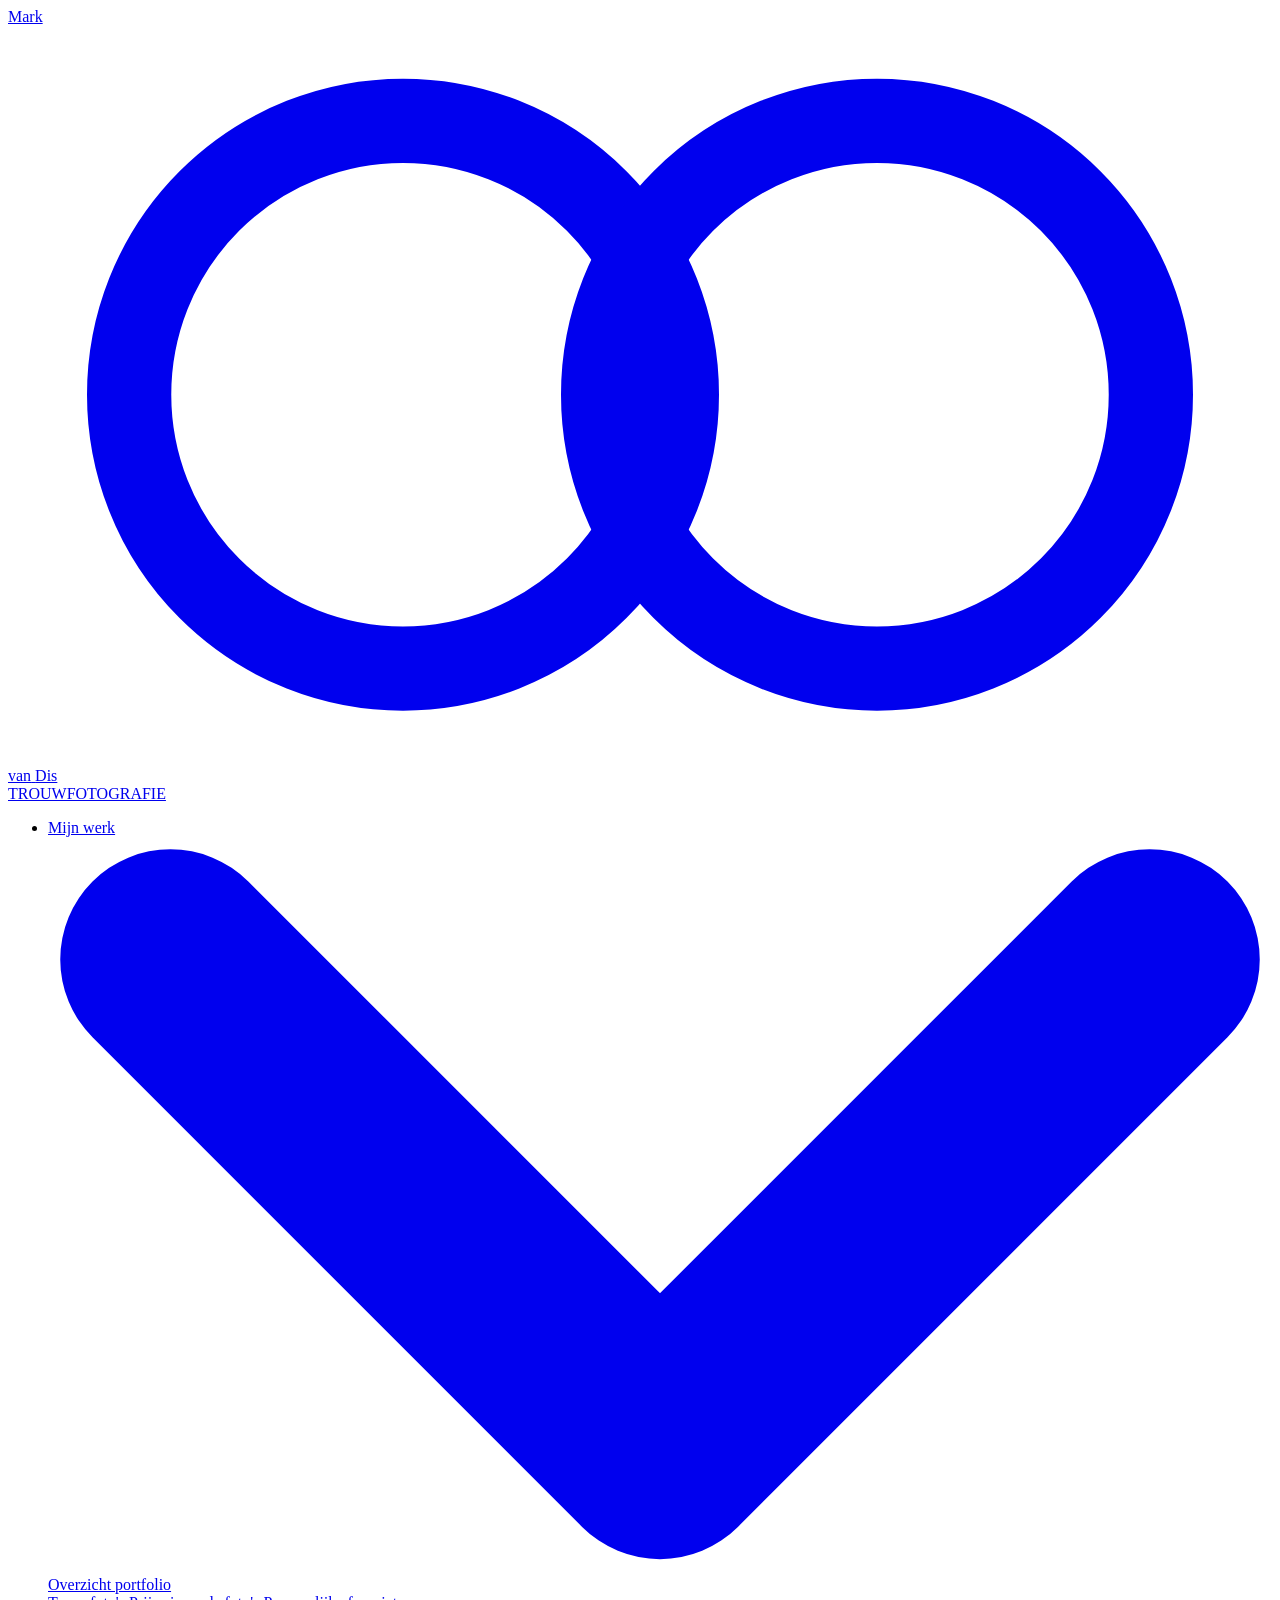
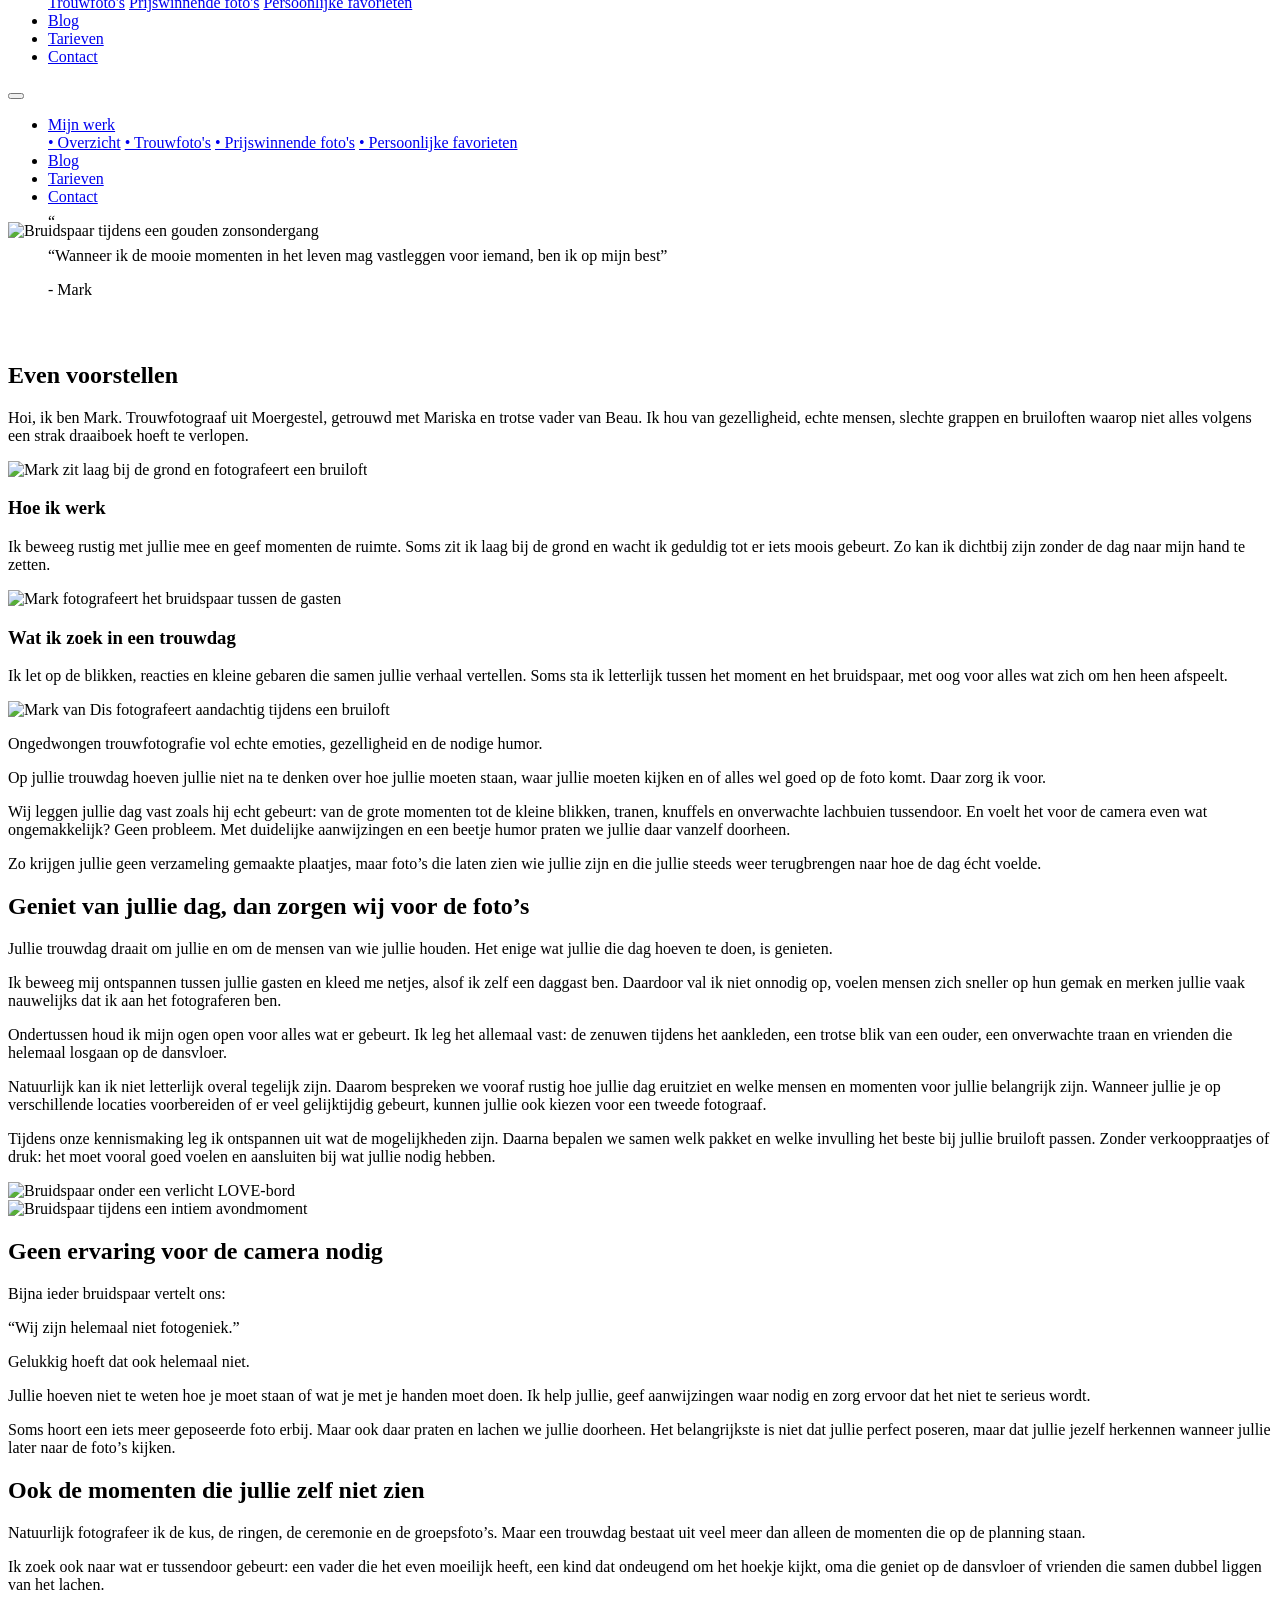
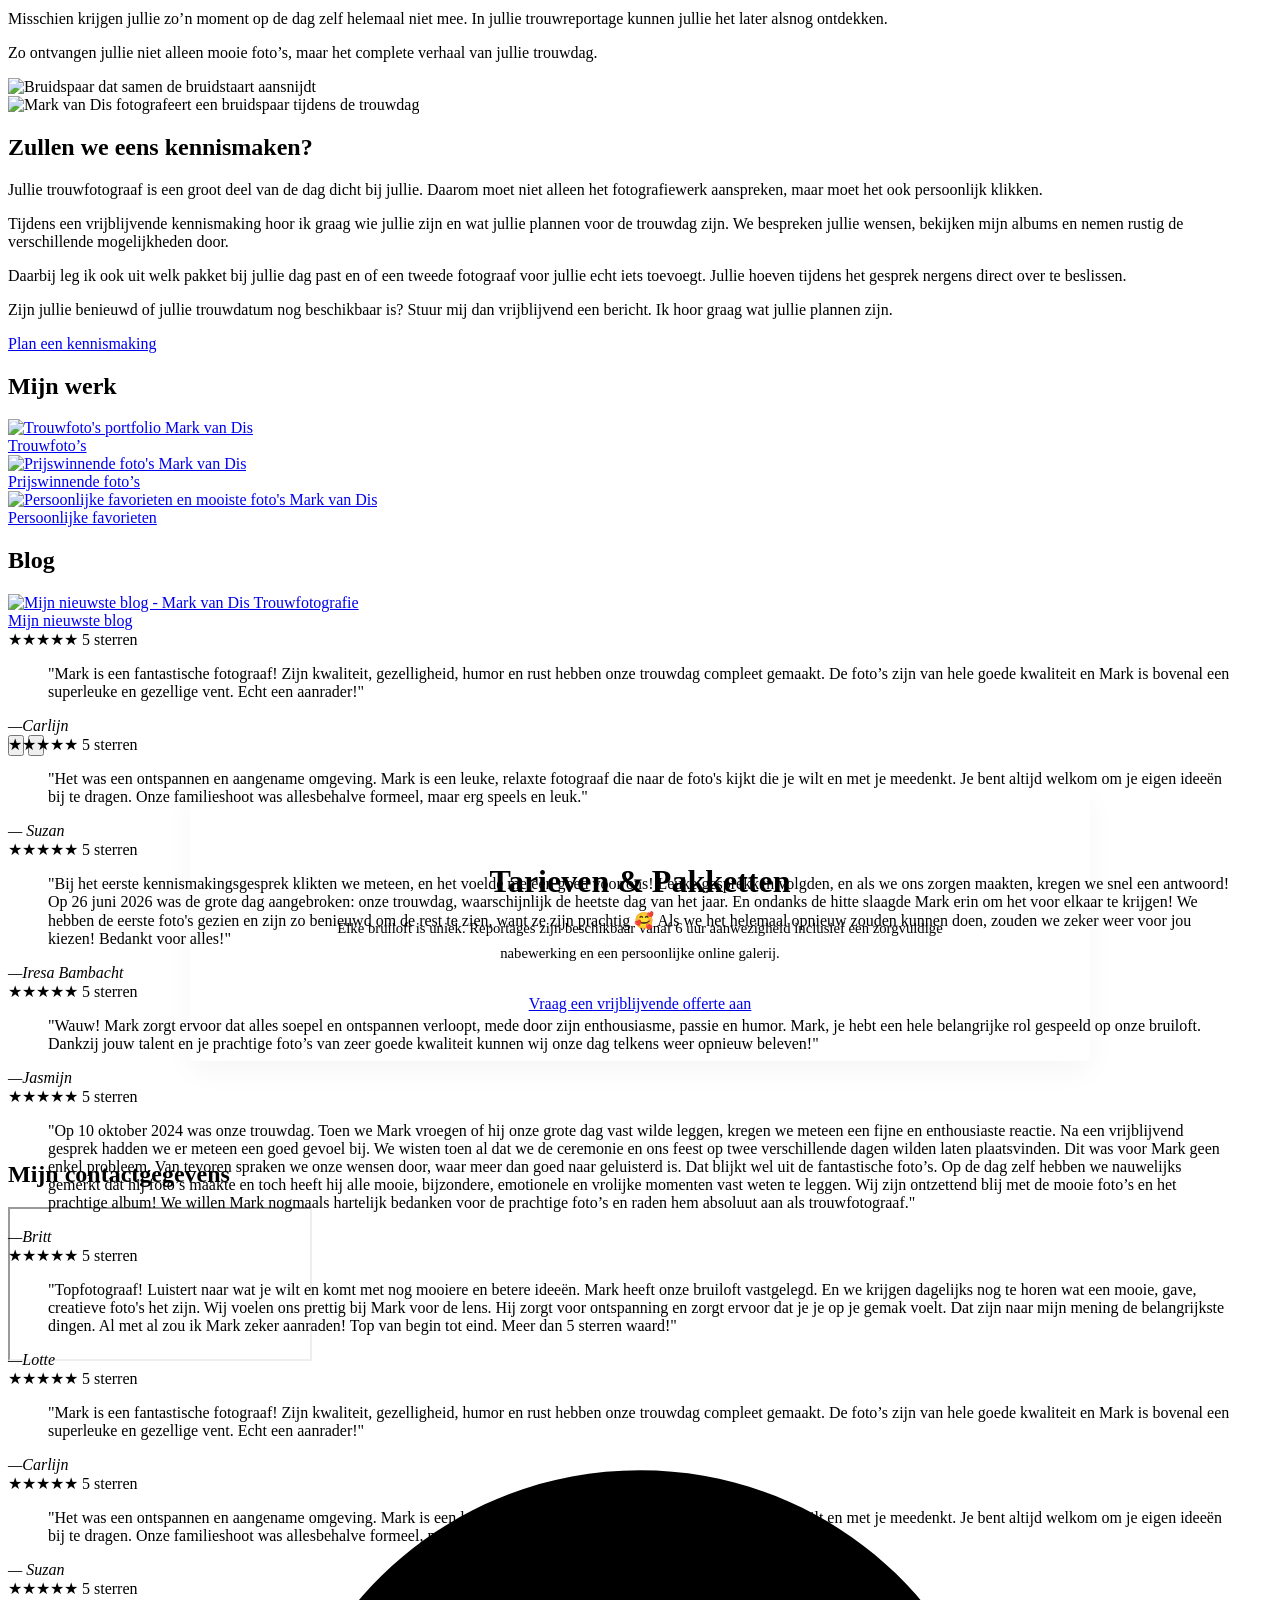
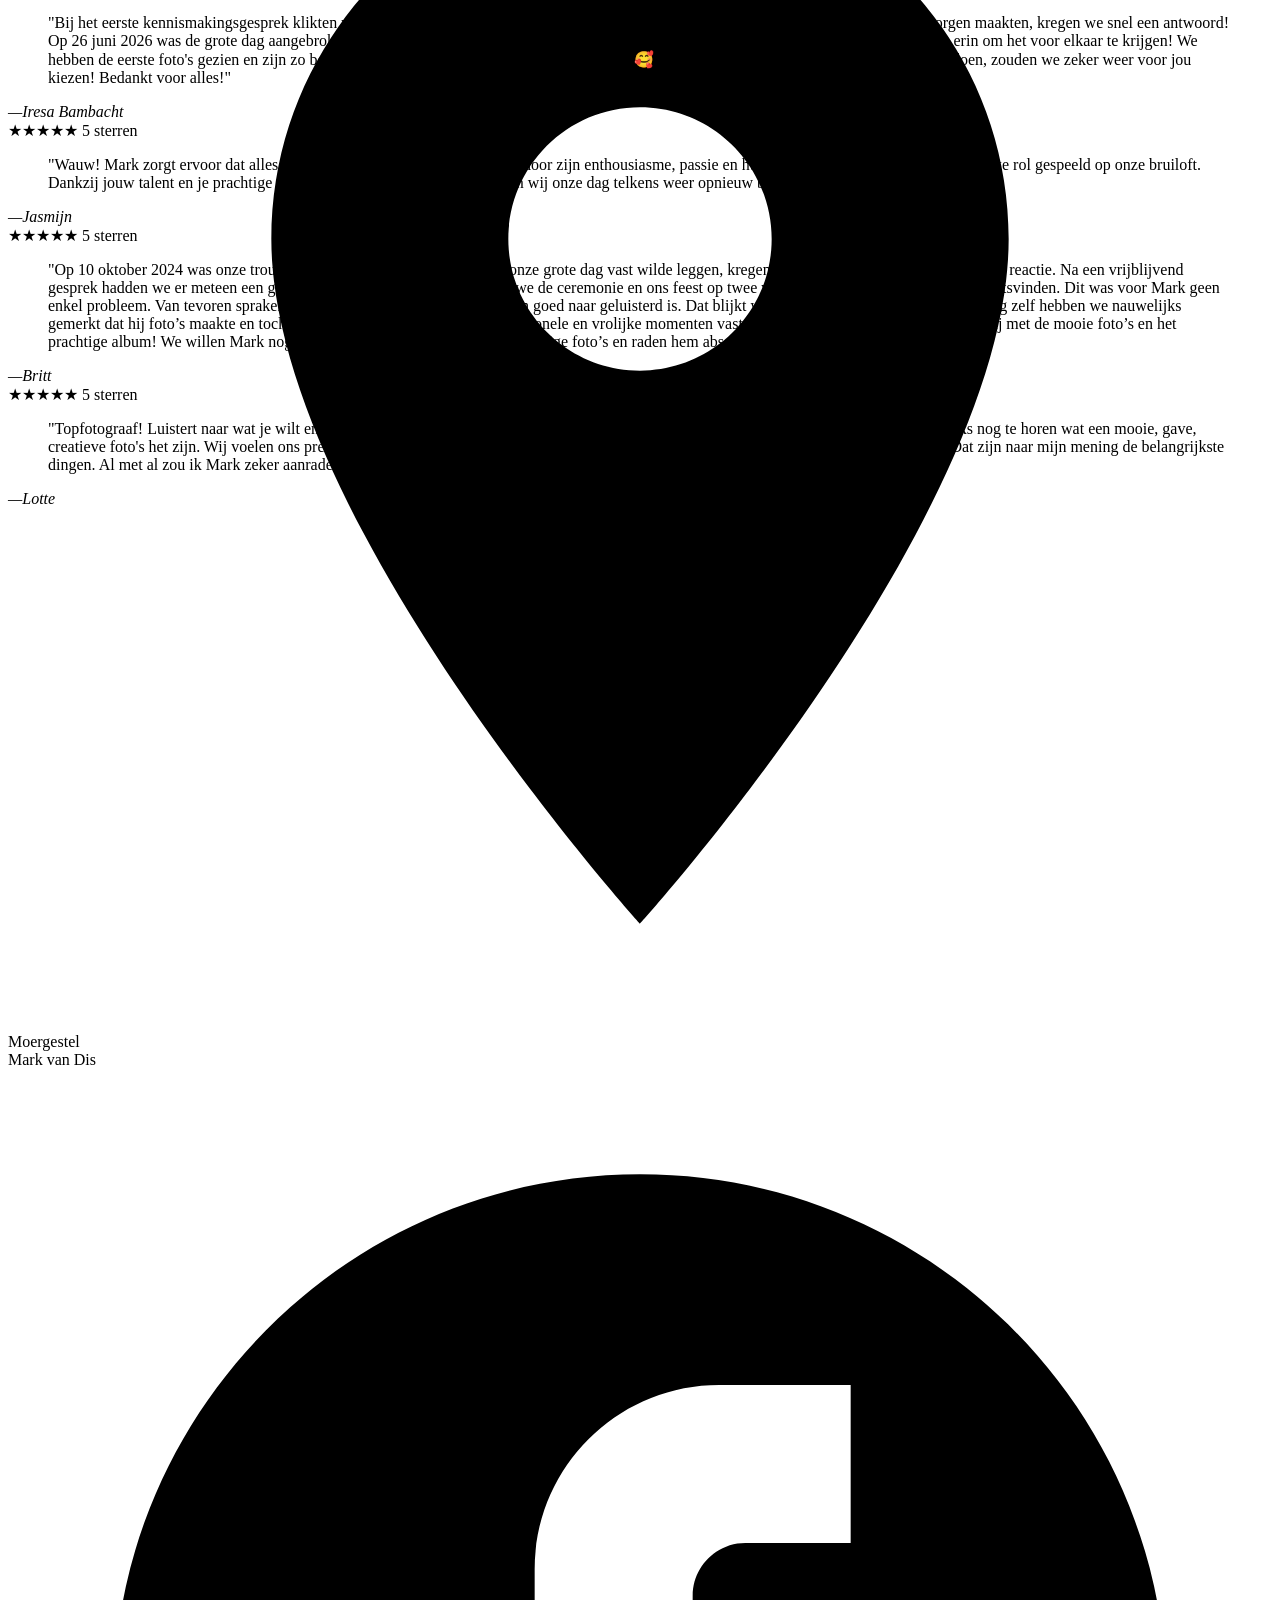
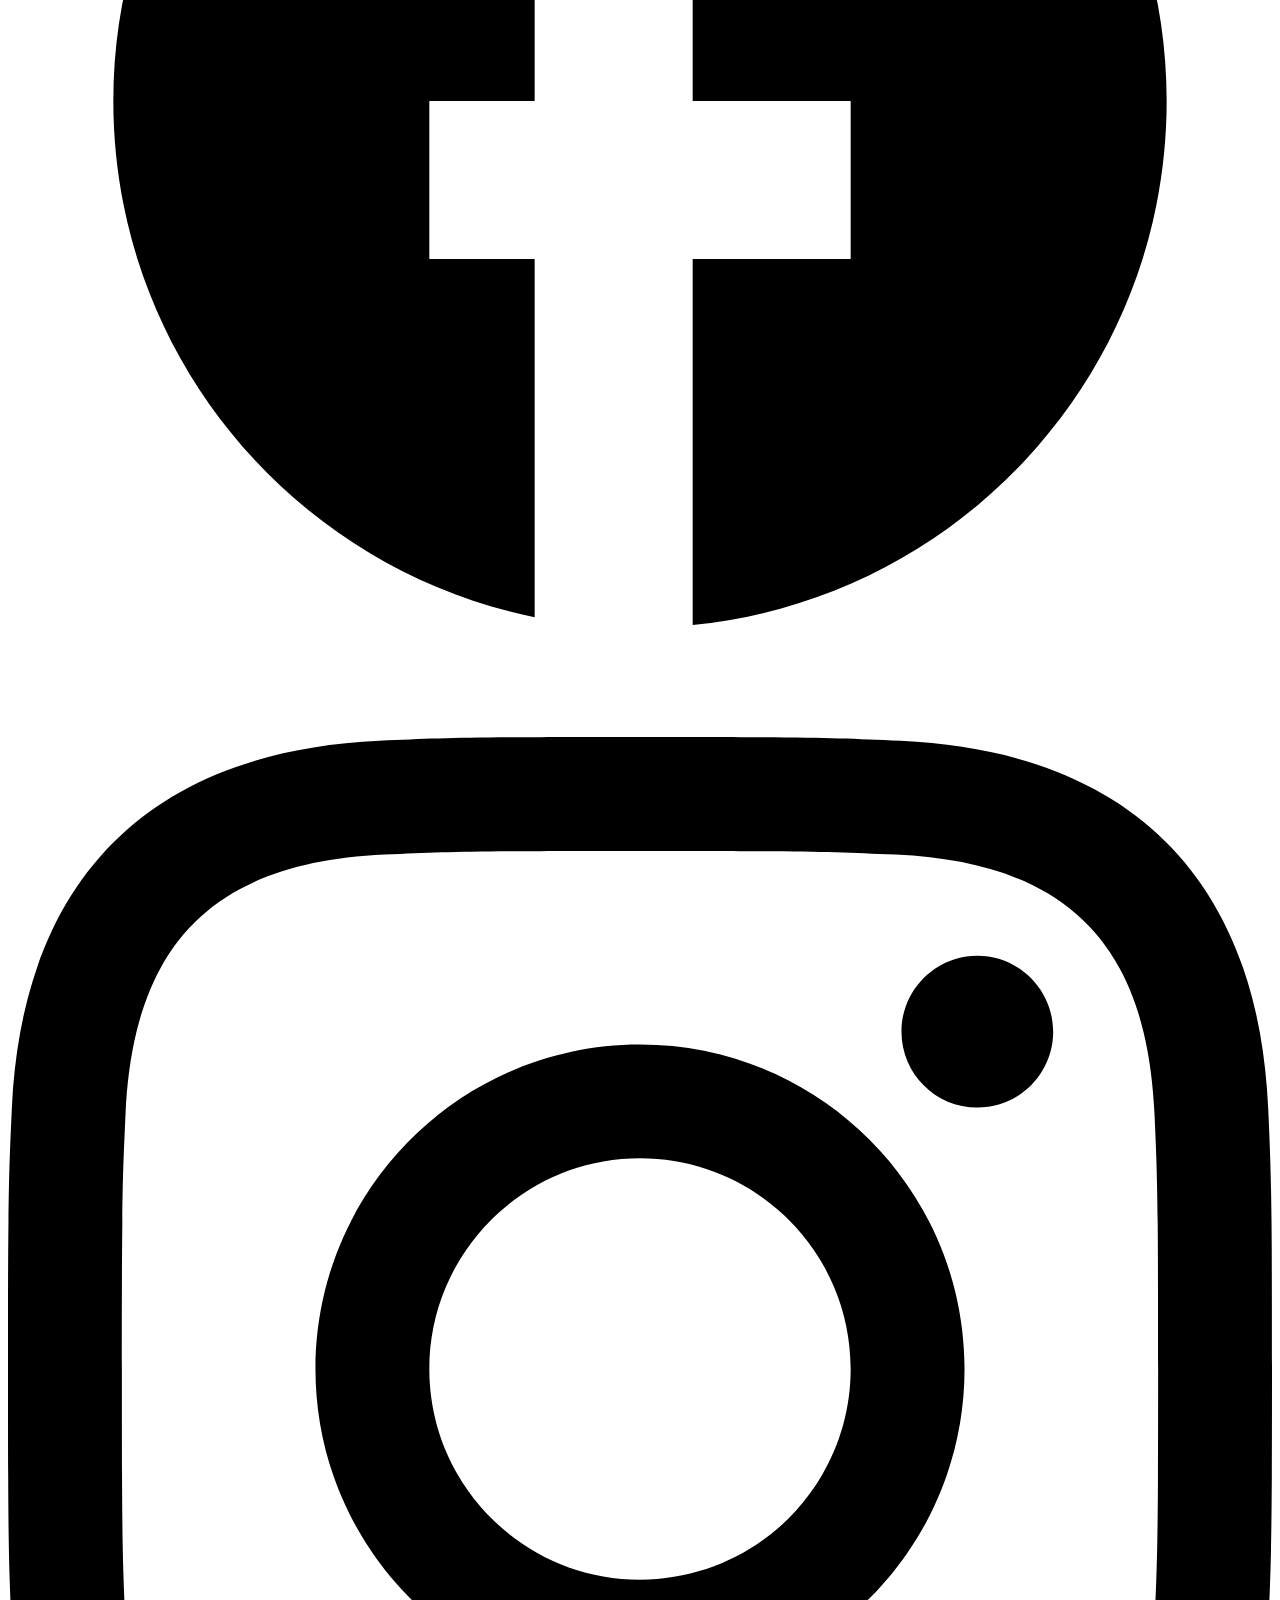
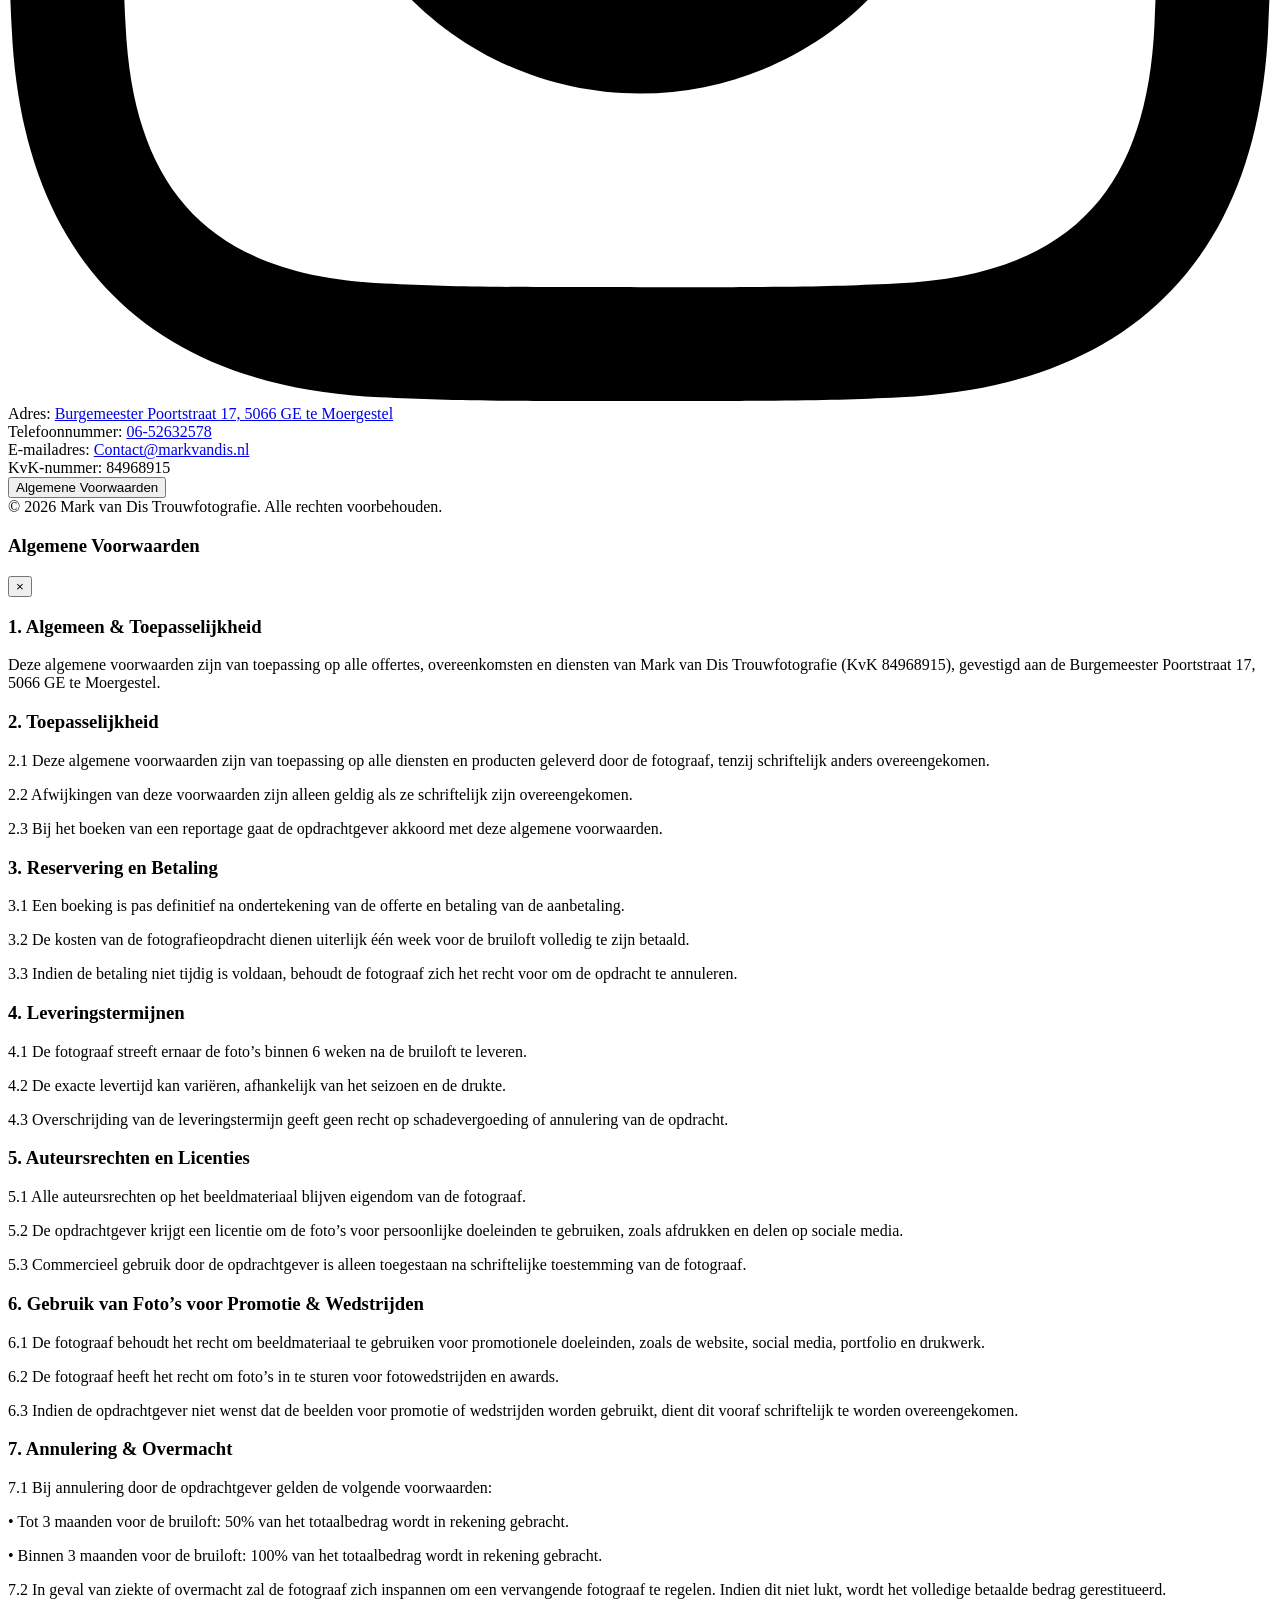
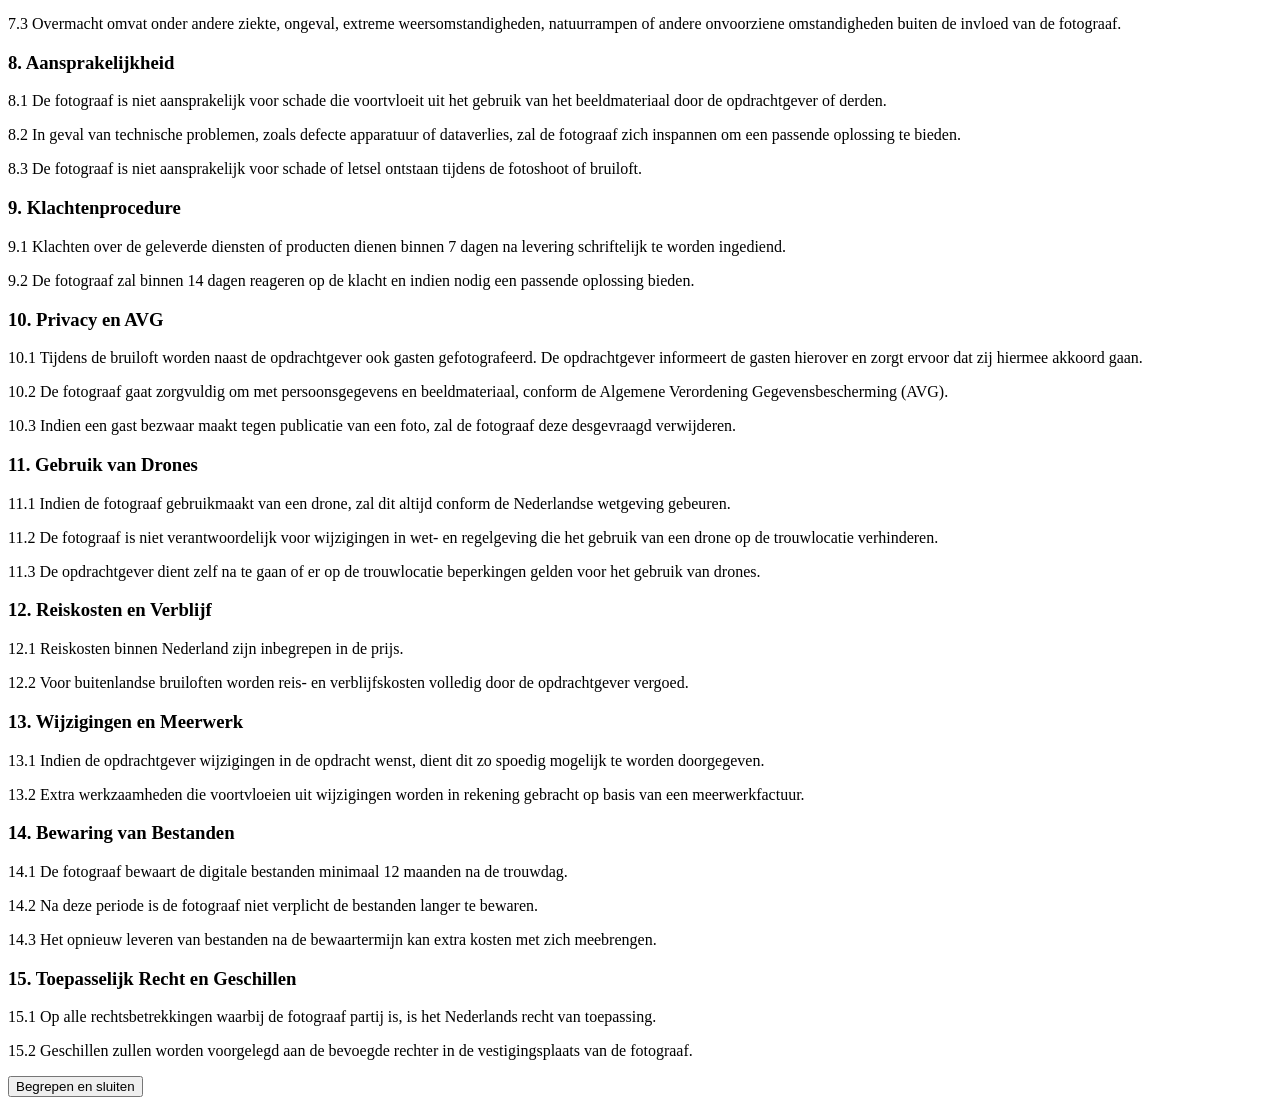
==== index.html @ deaeb3e1 "Maak websiteteksten informeel en verbeter taalgebruik" ====
<!DOCTYPE html>
<html lang="nl">
  <head>
    <meta charset="UTF-8" />
    <meta name="viewport" content="width=device-width, initial-scale=1.0" />
    <meta name="description" content="Mark van Dis Trouwfotografie – Prachtige trouwreportages, spontane emoties en pure momenten vol liefde." />
    <meta property="og:title" content="Mark van Dis Trouwfotografie" />
    <meta property="og:description" content="“Wanneer ik de mooie momenten in het leven mag vastleggen voor iemand, ben ik op mijn best” - Mark" />
    <title>Mark van Dis | Trouwfotografie</title>
    
    <!-- Google Fonts: Montserrat, Playfair Display, Great Vibes -->
    <link rel="preconnect" href="https://fonts.googleapis.com" />
    <link rel="preconnect" href="https://fonts.gstatic.com" crossorigin />
    <link href="https://fonts.googleapis.com/css2?family=Great+Vibes&family=Montserrat:wght@300;400;500;600&family=Playfair+Display:ital,wght@0,400;0,500;0,600;1,400&display=swap" rel="stylesheet" />
    
    <link rel="stylesheet" href="style.css" />
    <script src="github-pages-paths.js" defer></script>
  </head>
  <body>
    <!-- Site Header / Navigatiebalk -->
    <header class="site-header">
      <div class="site-header__inner">
        <!-- Logo Badge (exact zoals screenshot) -->
        <a href="index.html" class="brand-badge" aria-label="Mark van Dis Trouwfotografie Homepage">
          <div class="brand-badge__top">
            <span>Mark</span>
            <span class="brand-badge__van">
              <!-- Subtiele trouwringen in SVG -->
              <svg class="brand-badge__rings" viewBox="0 0 24 14" fill="none" stroke="currentColor" stroke-width="1.6" stroke-linecap="round" stroke-linejoin="round" aria-hidden="true">
                <circle cx="7.5" cy="7" r="5.2" />
                <circle cx="16.5" cy="7" r="5.2" />
              </svg>
              <span class="brand-badge__van-text">van</span>
            </span>
            <span>Dis</span>
          </div>
          <div class="brand-badge__sub">TROUWFOTOGRAFIE</div>
        </a>

        <!-- Desktop Navigatie -->
        <nav class="desktop-nav" aria-label="Hoofdnavigatie">
          <ul class="desktop-nav__list">
            <li class="nav-item--has-dropdown">
              <a href="mijnwerk/index.html" class="nav-item-link nav-dropdown-toggle">
                Mijn werk
                <svg class="nav-dropdown-chevron" viewBox="0 0 10 6" fill="none" stroke="currentColor" stroke-width="1.8" stroke-linecap="round" stroke-linejoin="round" aria-hidden="true">
                  <polyline points="1 1 5 5 9 1"></polyline>
                </svg>
              </a>
              <div class="nav-dropdown-menu" role="menu">
                <a href="mijnwerk/index.html" class="nav-dropdown-link" role="menuitem">Overzicht portfolio</a>
                <div class="nav-dropdown-divider"></div>
                <a href="mijnwerk/trouwfotos/index.html" class="nav-dropdown-link" role="menuitem">Trouwfoto's</a>
                <a href="mijnwerk/prijswinnende-fotos/index.html" class="nav-dropdown-link" role="menuitem">Prijswinnende foto's</a>
                <a href="mijnwerk/persoonlijke-favorieten/index.html" class="nav-dropdown-link" role="menuitem">Persoonlijke favorieten</a>
              </div>
            </li>
            <li><a href="#blog" class="nav-item-link">Blog</a></li>
            <li><a href="tarieven.html" class="nav-item-link">Tarieven</a></li>
            <li><a href="/contact.html" class="btn-contact">Contact</a></li>
          </ul>
        </nav>

        <!-- Mobiele Hamburger Knop -->
        <button class="mobile-toggle" id="mobileMenuBtn" aria-label="Menu openen of sluiten" aria-expanded="false" aria-controls="mobileDrawer">
          <span class="mobile-toggle__bar"></span>
          <span class="mobile-toggle__bar"></span>
          <span class="mobile-toggle__bar"></span>
        </button>
      </div>
    </header>

    <!-- Mobiele Navigatie Drawer & Backdrop -->
    <div class="mobile-drawer__backdrop" id="drawerBackdrop" aria-hidden="true"></div>
    <aside class="mobile-drawer" id="mobileDrawer" aria-label="Mobiele navigatie" aria-hidden="true">
      <nav>
        <ul class="mobile-drawer__list">
          <li>
            <a href="mijnwerk/index.html" class="mobile-drawer__link">Mijn werk</a>
            <div class="mobile-submenu">
              <a href="mijnwerk/index.html" class="mobile-submenu-link">• Overzicht</a>
              <a href="mijnwerk/trouwfotos/index.html" class="mobile-submenu-link">• Trouwfoto's</a>
              <a href="mijnwerk/prijswinnende-fotos/index.html" class="mobile-submenu-link">• Prijswinnende foto's</a>
              <a href="mijnwerk/persoonlijke-favorieten/index.html" class="mobile-submenu-link">• Persoonlijke favorieten</a>
            </div>
          </li>
          <li><a href="#blog" class="mobile-drawer__link">Blog</a></li>
          <li><a href="tarieven.html" class="mobile-drawer__link">Tarieven</a></li>
          <li class="mobile-drawer__btn">
            <a href="/contact.html" class="btn-contact" style="width: 100%;">Contact</a>
          </li>
        </ul>
      </nav>
    </aside>

    <main>
      <!-- Hero Sectie (conform screenshot met vloeiende interactieve animaties) -->
      <section class="hero-section" id="hero">
        <div class="hero-composition" id="heroComposition">
          <!-- Bloemen / Vaas Foto met soft zoom reveal & 3D tilt -->
          <div class="hero-photo-wrap" id="heroPhotoWrap">
            <img 
              src="images/trouwfoto5.jpg" 
              alt="Bruidspaar tijdens een gouden zonsondergang" 
              class="hero-photo"
              id="heroPhotoImg"
              width="580"
              height="580"
            />
            <div class="hero-photo-glow" aria-hidden="true"></div>
          </div>

          <!-- Overlappende Quote Card met zweefanimatie & diepte -->
          <blockquote class="hero-quote-card" id="heroQuoteCard">
            <div class="hero-quote-card__deco-quote" aria-hidden="true">“</div>
            <p class="hero-quote-card__quote">
              “Wanneer ik de mooie momenten in het leven mag vastleggen voor iemand, ben ik op mijn best”
            </p>
            <footer class="hero-quote-card__author">- Mark</footer>
          </blockquote>
        </div>
      </section>

      <!-- Sectie: Even voorstellen (Direct onder de hero met getrapte animaties) -->
      <section class="about-section scroll-animate" id="even-voorstellen">
        <div class="about-container">
          <div class="about-content">
            <h2 class="about-title scroll-reveal" style="--delay: 1;">Even voorstellen</h2>
            <p class="about-lead scroll-reveal" style="--delay: 2;">Hoi, ik ben Mark. Trouwfotograaf uit Moergestel, getrouwd met Mariska en trotse vader van Beau. Ik hou van gezelligheid, echte mensen, slechte grappen en bruiloften waarop niet alles volgens een strak draaiboek hoeft te verlopen.</p>

            <div class="about-stories">
              <article class="about-story scroll-reveal" style="--delay: 3;">
                <div class="about-story__media">
                  <img src="images/markfoto2.jpg" alt="Mark zit laag bij de grond en fotografeert een bruiloft" loading="lazy" />
                </div>
                <div class="about-story__content">
                  <h3 class="about-story__title">Hoe ik werk</h3>
                  <p class="about-text">Ik beweeg rustig met jullie mee en geef momenten de ruimte. Soms zit ik laag bij de grond en wacht ik geduldig tot er iets moois gebeurt. Zo kan ik dichtbij zijn zonder de dag naar mijn hand te zetten.</p>
                </div>
              </article>

              <article class="about-story about-story--reverse scroll-reveal" style="--delay: 4;">
                <div class="about-story__media">
                  <img src="images/markfoto3.jpg" alt="Mark fotografeert het bruidspaar tussen de gasten" loading="lazy" />
                </div>
                <div class="about-story__content">
                  <h3 class="about-story__title">Wat ik zoek in een trouwdag</h3>
                  <p class="about-text">Ik let op de blikken, reacties en kleine gebaren die samen jullie verhaal vertellen. Soms sta ik letterlijk tussen het moment en het bruidspaar, met oog voor alles wat zich om hen heen afspeelt.</p>
                </div>
              </article>
            </div>
          </div>
        </div>
      </section>

      <section class="story-section story-section--intro scroll-animate" id="werkwijze">
        <div class="story-container story-container--image-left">
          <div class="story-media story-media--portrait scroll-reveal" style="--delay: 1;">
            <img src="images/markfoto1.jpg" alt="Mark van Dis fotografeert aandachtig tijdens een bruiloft" loading="lazy" />
          </div>
          <div class="story-content">
            <p class="story-lead scroll-reveal" style="--delay: 1;">Ongedwongen trouwfotografie vol echte emoties, gezelligheid en de nodige humor.</p>
            <p class="story-text scroll-reveal" style="--delay: 2;">Op jullie trouwdag hoeven jullie niet na te denken over hoe jullie moeten staan, waar jullie moeten kijken en of alles wel goed op de foto komt. Daar zorg ik voor.</p>
            <p class="story-text scroll-reveal" style="--delay: 3;">Wij leggen jullie dag vast zoals hij echt gebeurt: van de grote momenten tot de kleine blikken, tranen, knuffels en onverwachte lachbuien tussendoor. En voelt het voor de camera even wat ongemakkelijk? Geen probleem. Met duidelijke aanwijzingen en een beetje humor praten we jullie daar vanzelf doorheen.</p>
            <p class="story-text scroll-reveal" style="--delay: 4;">Zo krijgen jullie geen verzameling gemaakte plaatjes, maar foto’s die laten zien wie jullie zijn en die jullie steeds weer terugbrengen naar hoe de dag écht voelde.</p>
          </div>
        </div>
      </section>

      <section class="story-section story-section--warm scroll-animate">
        <div class="story-container">
          <div class="story-content">
            <h2 class="story-title scroll-reveal" style="--delay: 1;">Geniet van jullie dag, dan zorgen wij voor de foto’s</h2>
            <p class="story-text scroll-reveal" style="--delay: 2;">Jullie trouwdag draait om jullie en om de mensen van wie jullie houden. Het enige wat jullie die dag hoeven te doen, is genieten.</p>
            <p class="story-text scroll-reveal" style="--delay: 3;">Ik beweeg mij ontspannen tussen jullie gasten en kleed me netjes, alsof ik zelf een daggast ben. Daardoor val ik niet onnodig op, voelen mensen zich sneller op hun gemak en merken jullie vaak nauwelijks dat ik aan het fotograferen ben.</p>
            <p class="story-text scroll-reveal" style="--delay: 4;">Ondertussen houd ik mijn ogen open voor alles wat er gebeurt. Ik leg het allemaal vast: de zenuwen tijdens het aankleden, een trotse blik van een ouder, een onverwachte traan en vrienden die helemaal losgaan op de dansvloer.</p>
            <p class="story-text scroll-reveal" style="--delay: 5;">Natuurlijk kan ik niet letterlijk overal tegelijk zijn. Daarom bespreken we vooraf rustig hoe jullie dag eruitziet en welke mensen en momenten voor jullie belangrijk zijn. Wanneer jullie je op verschillende locaties voorbereiden of er veel gelijktijdig gebeurt, kunnen jullie ook kiezen voor een tweede fotograaf.</p>
            <p class="story-text scroll-reveal" style="--delay: 6;">Tijdens onze kennismaking leg ik ontspannen uit wat de mogelijkheden zijn. Daarna bepalen we samen welk pakket en welke invulling het beste bij jullie bruiloft passen. Zonder verkooppraatjes of druk: het moet vooral goed voelen en aansluiten bij wat jullie nodig hebben.</p>
          </div>
          <div class="story-media scroll-reveal" style="--delay: 2;">
            <img src="images/trouwfoto8.jpg" alt="Bruidspaar onder een verlicht LOVE-bord" loading="lazy" />
          </div>
        </div>
      </section>

      <section class="story-section scroll-animate">
        <div class="story-container story-container--image-left">
          <div class="story-media scroll-reveal" style="--delay: 1;">
            <img src="images/trouwfoto7.jpg" alt="Bruidspaar tijdens een intiem avondmoment" loading="lazy" />
          </div>
          <div class="story-content">
            <h2 class="story-title scroll-reveal" style="--delay: 1;">Geen ervaring voor de camera nodig</h2>
            <p class="story-text scroll-reveal" style="--delay: 2;">Bijna ieder bruidspaar vertelt ons:</p>
            <p class="story-quote scroll-reveal" style="--delay: 3;">“Wij zijn helemaal niet fotogeniek.”</p>
            <p class="story-text scroll-reveal" style="--delay: 4;">Gelukkig hoeft dat ook helemaal niet.</p>
            <p class="story-text scroll-reveal" style="--delay: 5;">Jullie hoeven niet te weten hoe je moet staan of wat je met je handen moet doen. Ik help jullie, geef aanwijzingen waar nodig en zorg ervoor dat het niet te serieus wordt.</p>
            <p class="story-text scroll-reveal" style="--delay: 6;">Soms hoort een iets meer geposeerde foto erbij. Maar ook daar praten en lachen we jullie doorheen. Het belangrijkste is niet dat jullie perfect poseren, maar dat jullie jezelf herkennen wanneer jullie later naar de foto’s kijken.</p>
          </div>
        </div>
      </section>

      <section class="story-section story-section--warm scroll-animate">
        <div class="story-container">
          <div class="story-content">
            <h2 class="story-title scroll-reveal" style="--delay: 1;">Ook de momenten die jullie zelf niet zien</h2>
            <p class="story-text scroll-reveal" style="--delay: 2;">Natuurlijk fotografeer ik de kus, de ringen, de ceremonie en de groepsfoto’s. Maar een trouwdag bestaat uit veel meer dan alleen de momenten die op de planning staan.</p>
            <p class="story-text scroll-reveal" style="--delay: 3;">Ik zoek ook naar wat er tussendoor gebeurt: een vader die het even moeilijk heeft, een kind dat ondeugend om het hoekje kijkt, oma die geniet op de dansvloer of vrienden die samen dubbel liggen van het lachen.</p>
            <p class="story-text scroll-reveal" style="--delay: 4;">Misschien krijgen jullie zo’n moment op de dag zelf helemaal niet mee. In jullie trouwreportage kunnen jullie het later alsnog ontdekken.</p>
            <p class="story-text scroll-reveal" style="--delay: 5;">Zo ontvangen jullie niet alleen mooie foto’s, maar het complete verhaal van jullie trouwdag.</p>
          </div>
          <div class="story-media scroll-reveal" style="--delay: 2;">
            <img src="images/trouwfoto1.jpg" alt="Bruidspaar dat samen de bruidstaart aansnijdt" loading="lazy" />
          </div>
        </div>
      </section>

      <section class="story-section story-section--contact scroll-animate" id="kennismaken">
        <div class="story-container story-container--image-left">
          <div class="story-media story-media--portrait scroll-reveal" style="--delay: 1;">
            <img src="images/markfoto3.jpg" alt="Mark van Dis fotografeert een bruidspaar tijdens de trouwdag" loading="lazy" />
          </div>
          <div class="story-content">
            <h2 class="story-title scroll-reveal" style="--delay: 1;">Zullen we eens kennismaken?</h2>
            <p class="story-text scroll-reveal" style="--delay: 2;">Jullie trouwfotograaf is een groot deel van de dag dicht bij jullie. Daarom moet niet alleen het fotografiewerk aanspreken, maar moet het ook persoonlijk klikken.</p>
            <p class="story-text scroll-reveal" style="--delay: 3;">Tijdens een vrijblijvende kennismaking hoor ik graag wie jullie zijn en wat jullie plannen voor de trouwdag zijn. We bespreken jullie wensen, bekijken mijn albums en nemen rustig de verschillende mogelijkheden door.</p>
            <p class="story-text scroll-reveal" style="--delay: 4;">Daarbij leg ik ook uit welk pakket bij jullie dag past en of een tweede fotograaf voor jullie echt iets toevoegt. Jullie hoeven tijdens het gesprek nergens direct over te beslissen.</p>
            <p class="story-text scroll-reveal" style="--delay: 5;">Zijn jullie benieuwd of jullie trouwdatum nog beschikbaar is? Stuur mij dan vrijblijvend een bericht. Ik hoor graag wat jullie plannen zijn.</p>
            <a href="/contact.html" class="btn-contact scroll-reveal" style="--delay: 6;">Plan een kennismaking</a>
          </div>
        </div>
      </section>

      <!-- Sectie: Mijn werk (Warm Taupe sectie conform screenshot) -->
      <section class="work-section scroll-animate" id="mijn-werk">
        <div class="work-container">
          <!-- Bovenbalk: Alleen de titel 'Mijn werk' -->
          <div class="work-header">
            <h2 class="work-title">Mijn werk</h2>
          </div>

          <!-- 3 Kolommen / Cards met directe links naar aparte paginas (Exact conform screenshot) -->
          <div class="work-grid">
            <!-- Card 1: Trouwfoto's -->
            <article class="work-card">
              <a href="mijnwerk/trouwfotos/index.html" class="work-card__thumb-wrap" aria-label="Bekijk trouwfoto's pagina">
                <img 
                  src="images/trouwfoto8.jpg" 
                  alt="Trouwfoto's portfolio Mark van Dis" 
                  class="work-card__image"
                  width="440"
                  height="550"
                />
              </a>
              <div class="work-card__caption">
                <a href="mijnwerk/trouwfotos/index.html" class="work-card__link">Trouwfoto’s</a>
              </div>
            </article>

            <!-- Card 2: Prijswinnende foto's -->
            <article class="work-card">
              <a href="mijnwerk/prijswinnende-fotos/index.html" class="work-card__thumb-wrap" aria-label="Bekijk prijswinnende foto's pagina">
                <img 
                  src="images/prijswinnendefoto2.jpg" 
                  alt="Prijswinnende foto's Mark van Dis" 
                  class="work-card__image"
                  width="440"
                  height="550"
                />
              </a>
              <div class="work-card__caption">
                <a href="mijnwerk/prijswinnende-fotos/index.html" class="work-card__link">Prijswinnende foto’s</a>
              </div>
            </article>

            <!-- Card 3: Persoonlijke favorieten -->
            <article class="work-card">
              <a href="mijnwerk/persoonlijke-favorieten/index.html" class="work-card__thumb-wrap" aria-label="Bekijk persoonlijke favorieten pagina">
                <img 
                  src="images/persoonlijkefavorieten4.jpg" 
                  alt="Persoonlijke favorieten en mooiste foto's Mark van Dis" 
                  class="work-card__image"
                  width="440"
                  height="550"
                />
              </a>
              <div class="work-card__caption">
                <a href="mijnwerk/persoonlijke-favorieten/index.html" class="work-card__link">Persoonlijke favorieten</a>
              </div>
            </article>
          </div>
        </div>
      </section>

      <!-- Sectie: Blog (Conform screenshots) -->
      <section class="blog-section scroll-animate" id="blog">
        <h2 class="blog-section__title">Blog</h2>
        <a href="#blog" class="blog-section__media" aria-label="Lees mijn nieuwste blog">
          <img 
            src="images/work_preview_trouw_1790696280907.jpg" 
            alt="Mijn nieuwste blog - Mark van Dis Trouwfotografie" 
            class="blog-section__img"
            width="480"
            height="320"
            loading="lazy"
          />
        </a>
        <div>
          <a href="#blog" class="blog-section__link">Mijn nieuwste blog</a>
        </div>
      </section>

      <!-- Sectie: Recensies Slideshow (6 recensies met 5 sterren - Exact conform screenshots) -->
      <section class="reviews-section scroll-animate" id="recensies" aria-label="Klantbeoordelingen">
        <div class="reviews-container">
          <div class="reviews-carousel-viewport" id="reviewsViewport">
            <div class="reviews-track is-slow" id="reviewsTrack">
              <!-- Recensie 1: Carlijn -->
              <article class="review-card" data-index="0">
                <div class="review-card__stars" aria-label="Beoordeeld met 5 van 5 sterren">
                  ★★★★★
                  <span class="review-card__stars-label">5 sterren</span>
                </div>
                <blockquote class="review-card__quote">
                  "Mark is een fantastische fotograaf! Zijn kwaliteit, gezelligheid, humor en rust hebben onze trouwdag compleet gemaakt. De foto’s zijn van hele goede kwaliteit en Mark is bovenal een superleuke en gezellige vent. Echt een aanrader!"
                </blockquote>
                <cite class="review-card__author">—Carlijn</cite>
              </article>

              <!-- Recensie 2: Suzan -->
              <article class="review-card" data-index="1">
                <div class="review-card__stars" aria-label="Beoordeeld met 5 van 5 sterren">
                  ★★★★★
                  <span class="review-card__stars-label">5 sterren</span>
                </div>
                <blockquote class="review-card__quote">
                  "Het was een ontspannen en aangename omgeving. Mark is een leuke, relaxte fotograaf die naar de foto's kijkt die je wilt en met je meedenkt. Je bent altijd welkom om je eigen ideeën bij te dragen. Onze familieshoot was allesbehalve formeel, maar erg speels en leuk."
                </blockquote>
                <cite class="review-card__author">— Suzan</cite>
              </article>

              <!-- Recensie 3: Iresa Bambacht -->
              <article class="review-card" data-index="2">
                <div class="review-card__stars" aria-label="Beoordeeld met 5 van 5 sterren">
                  ★★★★★
                  <span class="review-card__stars-label">5 sterren</span>
                </div>
                <blockquote class="review-card__quote">
                  "Bij het eerste kennismakingsgesprek klikten we meteen, en het voelde meteen goed voor ons! Leuke gesprekken volgden, en als we ons zorgen maakten, kregen we snel een antwoord! Op 26 juni 2026 was de grote dag aangebroken: onze trouwdag, waarschijnlijk de heetste dag van het jaar. En ondanks de hitte slaagde Mark erin om het voor elkaar te krijgen! We hebben de eerste foto's gezien en zijn zo benieuwd om de rest te zien, want ze zijn prachtig 🥰 Als we het helemaal opnieuw zouden kunnen doen, zouden we zeker weer voor jou kiezen! Bedankt voor alles!"
                </blockquote>
                <cite class="review-card__author">—Iresa Bambacht</cite>
              </article>

              <!-- Recensie 4: Jasmijn -->
              <article class="review-card" data-index="3">
                <div class="review-card__stars" aria-label="Beoordeeld met 5 van 5 sterren">
                  ★★★★★
                  <span class="review-card__stars-label">5 sterren</span>
                </div>
                <blockquote class="review-card__quote">
                  "Wauw! Mark zorgt ervoor dat alles soepel en ontspannen verloopt, mede door zijn enthousiasme, passie en humor. Mark, je hebt een hele belangrijke rol gespeeld op onze bruiloft. Dankzij jouw talent en je prachtige foto’s van zeer goede kwaliteit kunnen wij onze dag telkens weer opnieuw beleven!"
                </blockquote>
                <cite class="review-card__author">—Jasmijn</cite>
              </article>

              <!-- Recensie 5: Britt -->
              <article class="review-card" data-index="4">
                <div class="review-card__stars" aria-label="Beoordeeld met 5 van 5 sterren">
                  ★★★★★
                  <span class="review-card__stars-label">5 sterren</span>
                </div>
                <blockquote class="review-card__quote">
                  "Op 10 oktober 2024 was onze trouwdag. Toen we Mark vroegen of hij onze grote dag vast wilde leggen, kregen we meteen een fijne en enthousiaste reactie. Na een vrijblijvend gesprek hadden we er meteen een goed gevoel bij. We wisten toen al dat we de ceremonie en ons feest op twee verschillende dagen wilden laten plaatsvinden. Dit was voor Mark geen enkel probleem. Van tevoren spraken we onze wensen door, waar meer dan goed naar geluisterd is. Dat blijkt wel uit de fantastische foto’s. Op de dag zelf hebben we nauwelijks gemerkt dat hij foto’s maakte en toch heeft hij alle mooie, bijzondere, emotionele en vrolijke momenten vast weten te leggen. Wij zijn ontzettend blij met de mooie foto’s en het prachtige album! We willen Mark nogmaals hartelijk bedanken voor de prachtige foto’s en raden hem absoluut aan als trouwfotograaf."
                </blockquote>
                <cite class="review-card__author">—Britt</cite>
              </article>

              <!-- Recensie 6: Lotte -->
              <article class="review-card" data-index="5">
                <div class="review-card__stars" aria-label="Beoordeeld met 5 van 5 sterren">
                  ★★★★★
                  <span class="review-card__stars-label">5 sterren</span>
                </div>
                <blockquote class="review-card__quote">
                  "Topfotograaf! Luistert naar wat je wilt en komt met nog mooiere en betere ideeën. Mark heeft onze bruiloft vastgelegd. En we krijgen dagelijks nog te horen wat een mooie, gave, creatieve foto's het zijn. Wij voelen ons prettig bij Mark voor de lens. Hij zorgt voor ontspanning en zorgt ervoor dat je je op je gemak voelt. Dat zijn naar mijn mening de belangrijkste dingen. Al met al zou ik Mark zeker aanraden! Top van begin tot eind. Meer dan 5 sterren waard!"
                </blockquote>
                <cite class="review-card__author">—Lotte</cite>
              </article>
            </div>
          </div>

          <!-- Bedieningspijltjes (conform screenshots rechtsonder) -->
          <div class="reviews-controls-wrap">
            <div class="reviews-controls">
              <button class="reviews-arrow-btn" id="reviewsPrevBtn" aria-label="Vorige recensie bekijken" type="button">
                <svg viewBox="0 0 24 24"><polyline points="15 18 9 12 15 6"></polyline></svg>
              </button>
              <button class="reviews-arrow-btn" id="reviewsNextBtn" aria-label="Volgende recensie bekijken" type="button">
                <svg viewBox="0 0 24 24"><polyline points="9 18 15 12 9 6"></polyline></svg>
              </button>
            </div>
          </div>
        </div>
      </section>

      <!-- Sectie: Tarieven -->
      <section id="tarieven" class="scroll-animate" style="max-width: 900px; margin: 0 auto; padding: 2rem 1.5rem 5rem;">
        <div style="background: #ffffff; padding: 3rem 2.2rem; border-radius: 4px; box-shadow: 0 10px 30px rgba(0,0,0,0.04); text-align: center;">
          <h2 style="font-family: var(--font-serif); font-size: 2rem; margin-bottom: 1rem;">Tarieven &amp; Pakketten</h2>
          <p style="max-width: 620px; margin: 0 auto 1.8rem; font-size: 0.92rem; color: var(--text-muted); line-height: 1.7;">
            Elke bruiloft is uniek. Reportages zijn beschikbaar vanaf 6 uur aanwezigheid inclusief een zorgvuldige nabewerking en een persoonlijke online galerij.
          </p>
          <a href="tarieven.html" class="btn-contact">Vraag een vrijblijvende offerte aan</a>
        </div>
      </section>
    </main>

    <!-- Sectie: Mijn contactgegevens (Exact conform screenshot Schermafbeelding 2026-09-27 om 20.15.32) -->
    <footer class="contact-section scroll-animate" id="contact" aria-label="Contactgegevens en Algemene Voorwaarden">
      <div class="contact-container">
        <!-- Titel: Mijn contactgegevens -->
        <h2 class="contact-title">Mijn contactgegevens</h2>

        <!-- Drie kolommen / indeling: Kaart, Gegevens, Algemene Voorwaarden -->
        <div class="contact-grid">
          <!-- Kolom 1: Kaart Moergestel met marker -->
          <div class="contact-map-wrap" aria-label="Kaart locatie Moergestel">
            <iframe 
              src="https://maps.google.com/maps?q=Burgemeester+Poortstraat+17,+5066+GE+Moergestel&t=&z=13&ie=UTF8&iwloc=&output=embed" 
              class="contact-map-iframe" 
              title="Locatie Mark van Dis Trouwfotografie in Moergestel"
              loading="lazy"
              referrerpolicy="no-referrer-when-downgrade"
            ></iframe>
            <div class="contact-map-overlay-badge" aria-hidden="true">
              <svg viewBox="0 0 24 24" fill="currentColor"><path d="M12 2C8.13 2 5 5.13 5 9c0 5.25 7 13 7 13s7-7.75 7-13c0-3.87-3.13-7-7-7zm0 9.5c-1.38 0-2.5-1.12-2.5-2.5s1.12-2.5 2.5-2.5 2.5 1.12 2.5 2.5-1.12 2.5-2.5 2.5z"/></svg>
              <span>Moergestel</span>
            </div>
          </div>

          <!-- Kolom 2: Contactinformatie & Social media -->
          <div class="contact-info">
            <!-- Bovenste rij: Mark van Dis met Facebook & Instagram icoontjes -->
            <div class="contact-header-row">
              <span class="contact-name">Mark van Dis</span>
              <div class="contact-socials">
                <!-- Facebook Icoon -->
                <a 
                  href="https://www.facebook.com/mark.vandis" 
                  target="_blank" 
                  rel="noopener noreferrer" 
                  class="contact-social-link" 
                  aria-label="Volg Mark van Dis op Facebook (opent in nieuw tabblad)"
                >
                  <svg viewBox="0 0 24 24"><path d="M22 12c0-5.52-4.48-10-10-10S2 6.48 2 12c0 4.84 3.44 8.87 8 9.8V15H8v-3h2V9.5C10 7.57 11.57 6 13.5 6H16v3h-2c-.55 0-1 .45-1 1v2h3v3h-3v6.95c5.05-.5 9-4.76 9-9.95z"/></svg>
                </a>
                <!-- Instagram Icoon -->
                <a 
                  href="https://www.instagram.com/mark_van_dis" 
                  target="_blank" 
                  rel="noopener noreferrer" 
                  class="contact-social-link" 
                  aria-label="Volg Mark van Dis op Instagram (opent in nieuw tabblad)"
                >
                  <svg viewBox="0 0 24 24"><path d="M12 2.163c3.204 0 3.584.012 4.85.07 3.252.148 4.771 1.691 4.919 4.919.058 1.265.069 1.645.069 4.849 0 3.205-.012 3.584-.069 4.849-.149 3.225-1.664 4.771-4.919 4.919-1.266.058-1.644.07-4.85.07-3.204 0-3.584-.012-4.849-.07-3.26-.149-4.771-1.699-4.919-4.92-.058-1.265-.07-1.644-.07-4.849 0-3.204.013-3.583.07-4.849.149-3.227 1.664-4.771 4.919-4.919 1.266-.057 1.645-.069 4.849-.069zm0-2.163c-3.259 0-3.667.014-4.947.072-4.358.2-6.78 2.618-6.98 6.98-.059 1.281-.073 1.689-.073 4.948 0 3.259.014 3.668.072 4.948.2 4.358 2.618 6.78 6.98 6.98 1.281.058 1.689.072 4.948.072 3.259 0 3.668-.014 4.948-.072 4.354-.2 6.782-2.618 6.979-6.98.059-1.28.073-1.689.073-4.948 0-3.259-.014-3.667-.072-4.947-.196-4.354-2.617-6.78-6.979-6.98-1.281-.059-1.69-.073-4.949-.073zm0 5.838c-3.403 0-6.162 2.759-6.162 6.162s2.759 6.163 6.162 6.163 6.162-2.759 6.162-6.163c0-3.403-2.759-6.162-6.162-6.162zm0 10.162c-2.209 0-4-1.79-4-4 0-2.209 1.791-4 4-4s4 1.791 4 4c0 2.21-1.791 4-4 4zm6.406-11.845c-.796 0-1.441.645-1.441 1.44s.645 1.44 1.441 1.44c.795 0 1.439-.645 1.439-1.44s-.644-1.44-1.439-1.44z"/></svg>
                </a>
              </div>
            </div>

            <!-- Adres, Telefoon & E-mail -->
            <div class="contact-details">
              <div class="contact-item">
                <span class="contact-item__label">Adres:</span>
                <a 
                  href="https://maps.google.com/?q=Burgemeester+Poortstraat+17,+5066+GE+Moergestel" 
                  target="_blank" 
                  rel="noopener noreferrer" 
                  class="contact-item__link"
                  title="Bekijk adres in Google Maps"
                >Burgemeester Poortstraat 17, 5066 GE te Moergestel</a>
              </div>

              <!-- Telefoonnummer: klik start direct telefoongesprek -->
              <div class="contact-item">
                <span class="contact-item__label">Telefoonnummer:</span>
                <a 
                  href="tel:0652632578" 
                  class="contact-item__link contact-phone-link"
                  aria-label="Bel Mark direct op 06-52632578"
                  title="Klik om direct te bellen"
                >06-52632578</a>
              </div>

              <!-- E-mailadres: klik maakt direct een complete conceptmail aan -->
              <div class="contact-item">
                <span class="contact-item__label">E-mailadres:</span>
                <a 
                  href="mailto:Contact@markvandis.nl?subject=Aanvraag%20Trouwfotografie%20-%20Mark%20van%20Dis&body=Beste%20Mark%2C%0D%0A%0D%0AWij%20willen%20graag%20meer%20informatie%20ontvangen%20over%20een%20trouwreportage%20%2F%20fotoshoot.%0D%0A%0D%0A-%20Onze%20namen%3A%20%0D%0A-%20Trouwdatum%3A%20%0D%0A-%20Locatie(s)%3A%20%0D%0A-%20Geschat%20aantal%20uren%3A%20%0D%0A-%20Eventuele%20vragen%20of%20wensen%3A%20%0D%0A%0D%0AWij%20kijken%20uit%20naar%20je%20reactie!%0D%0A%0D%0AMet%20vriendelijke%20groet%2C%0D%0A" 
                  class="contact-item__link contact-email-link"
                  aria-label="Stuur een e-mail naar Mark van Dis (opent een conceptmail)"
                  title="Klik om direct een conceptmail te openen"
                >Contact@markvandis.nl</a>
              </div>
            </div>

            <!-- KvK Nummer -->
            <div class="contact-kvk">
              KvK-nummer: 84968915
            </div>
          </div>

          <!-- Kolom 3: Algemene Voorwaarden Knop -->
          <div class="contact-action">
            <button 
              type="button" 
              class="btn-terms" 
              id="openTermsBtn"
              aria-haspopup="dialog"
              aria-expanded="false"
            >
              Algemene Voorwaarden
            </button>
          </div>
        </div>

        <!-- Onderbalk: Alle rechten voorbehouden (exact behouden) -->
        <div class="contact-footer-bar">
          &copy; 2026 Mark van Dis Trouwfotografie. Alle rechten voorbehouden.
        </div>
      </div>
    </footer>

    <!-- Modal: Algemene Voorwaarden (geopend via de knop) -->
    <div class="terms-modal-backdrop" id="termsModalBackdrop" role="dialog" aria-modal="true" aria-labelledby="termsModalTitle">
      <div class="terms-modal">
        <div class="terms-modal__header">
          <h3 class="terms-modal__title" id="termsModalTitle">Algemene Voorwaarden</h3>
          <button type="button" class="terms-modal__close-btn" id="closeTermsBtn" aria-label="Sluit algemene voorwaarden">&times;</button>
        </div>
        <div class="terms-modal__body">
          <h3>1. Algemeen &amp; Toepasselijkheid</h3>
          <p>
            Deze algemene voorwaarden zijn van toepassing op alle offertes, overeenkomsten en diensten van Mark van Dis Trouwfotografie (KvK 84968915), gevestigd aan de Burgemeester Poortstraat 17, 5066 GE te Moergestel.
          </p>

          <h3>2. Toepasselijkheid</h3>
          <p>2.1 Deze algemene voorwaarden zijn van toepassing op alle diensten en producten geleverd door de fotograaf, tenzij schriftelijk anders overeengekomen.</p>
          <p>2.2 Afwijkingen van deze voorwaarden zijn alleen geldig als ze schriftelijk zijn overeengekomen.</p>
          <p>2.3 Bij het boeken van een reportage gaat de opdrachtgever akkoord met deze algemene voorwaarden.</p>

          <h3>3. Reservering en Betaling</h3>
          <p>3.1 Een boeking is pas definitief na ondertekening van de offerte en betaling van de aanbetaling.</p>
          <p>3.2 De kosten van de fotografieopdracht dienen uiterlijk één week voor de bruiloft volledig te zijn betaald.</p>
          <p>3.3 Indien de betaling niet tijdig is voldaan, behoudt de fotograaf zich het recht voor om de opdracht te annuleren.</p>

          <h3>4. Leveringstermijnen</h3>
          <p>4.1 De fotograaf streeft ernaar de foto’s binnen 6 weken na de bruiloft te leveren.</p>
          <p>4.2 De exacte levertijd kan variëren, afhankelijk van het seizoen en de drukte.</p>
          <p>4.3 Overschrijding van de leveringstermijn geeft geen recht op schadevergoeding of annulering van de opdracht.</p>

          <h3>5. Auteursrechten en Licenties</h3>
          <p>5.1 Alle auteursrechten op het beeldmateriaal blijven eigendom van de fotograaf.</p>
          <p>5.2 De opdrachtgever krijgt een licentie om de foto’s voor persoonlijke doeleinden te gebruiken, zoals afdrukken en delen op sociale media.</p>
          <p>5.3 Commercieel gebruik door de opdrachtgever is alleen toegestaan na schriftelijke toestemming van de fotograaf.</p>

          <h3>6. Gebruik van Foto’s voor Promotie &amp; Wedstrijden</h3>
          <p>6.1 De fotograaf behoudt het recht om beeldmateriaal te gebruiken voor promotionele doeleinden, zoals de website, social media, portfolio en drukwerk.</p>
          <p>6.2 De fotograaf heeft het recht om foto’s in te sturen voor fotowedstrijden en awards.</p>
          <p>6.3 Indien de opdrachtgever niet wenst dat de beelden voor promotie of wedstrijden worden gebruikt, dient dit vooraf schriftelijk te worden overeengekomen.</p>

          <h3>7. Annulering &amp; Overmacht</h3>
          <p>7.1 Bij annulering door de opdrachtgever gelden de volgende voorwaarden:</p>
          <p>• Tot 3 maanden voor de bruiloft: 50% van het totaalbedrag wordt in rekening gebracht.</p>
          <p>• Binnen 3 maanden voor de bruiloft: 100% van het totaalbedrag wordt in rekening gebracht.</p>
          <p>7.2 In geval van ziekte of overmacht zal de fotograaf zich inspannen om een vervangende fotograaf te regelen. Indien dit niet lukt, wordt het volledige betaalde bedrag gerestitueerd.</p>
          <p>7.3 Overmacht omvat onder andere ziekte, ongeval, extreme weersomstandigheden, natuurrampen of andere onvoorziene omstandigheden buiten de invloed van de fotograaf.</p>

          <h3>8. Aansprakelijkheid</h3>
          <p>8.1 De fotograaf is niet aansprakelijk voor schade die voortvloeit uit het gebruik van het beeldmateriaal door de opdrachtgever of derden.</p>
          <p>8.2 In geval van technische problemen, zoals defecte apparatuur of dataverlies, zal de fotograaf zich inspannen om een passende oplossing te bieden.</p>
          <p>8.3 De fotograaf is niet aansprakelijk voor schade of letsel ontstaan tijdens de fotoshoot of bruiloft.</p>

          <h3>9. Klachtenprocedure</h3>
          <p>9.1 Klachten over de geleverde diensten of producten dienen binnen 7 dagen na levering schriftelijk te worden ingediend.</p>
          <p>9.2 De fotograaf zal binnen 14 dagen reageren op de klacht en indien nodig een passende oplossing bieden.</p>

          <h3>10. Privacy en AVG</h3>
          <p>10.1 Tijdens de bruiloft worden naast de opdrachtgever ook gasten gefotografeerd. De opdrachtgever informeert de gasten hierover en zorgt ervoor dat zij hiermee akkoord gaan.</p>
          <p>10.2 De fotograaf gaat zorgvuldig om met persoonsgegevens en beeldmateriaal, conform de Algemene Verordening Gegevensbescherming (AVG).</p>
          <p>10.3 Indien een gast bezwaar maakt tegen publicatie van een foto, zal de fotograaf deze desgevraagd verwijderen.</p>

          <h3>11. Gebruik van Drones</h3>
          <p>11.1 Indien de fotograaf gebruikmaakt van een drone, zal dit altijd conform de Nederlandse wetgeving gebeuren.</p>
          <p>11.2 De fotograaf is niet verantwoordelijk voor wijzigingen in wet- en regelgeving die het gebruik van een drone op de trouwlocatie verhinderen.</p>
          <p>11.3 De opdrachtgever dient zelf na te gaan of er op de trouwlocatie beperkingen gelden voor het gebruik van drones.</p>

          <h3>12. Reiskosten en Verblijf</h3>
          <p>12.1 Reiskosten binnen Nederland zijn inbegrepen in de prijs.</p>
          <p>12.2 Voor buitenlandse bruiloften worden reis- en verblijfskosten volledig door de opdrachtgever vergoed.</p>

          <h3>13. Wijzigingen en Meerwerk</h3>
          <p>13.1 Indien de opdrachtgever wijzigingen in de opdracht wenst, dient dit zo spoedig mogelijk te worden doorgegeven.</p>
          <p>13.2 Extra werkzaamheden die voortvloeien uit wijzigingen worden in rekening gebracht op basis van een meerwerkfactuur.</p>

          <h3>14. Bewaring van Bestanden</h3>
          <p>14.1 De fotograaf bewaart de digitale bestanden minimaal 12 maanden na de trouwdag.</p>
          <p>14.2 Na deze periode is de fotograaf niet verplicht de bestanden langer te bewaren.</p>
          <p>14.3 Het opnieuw leveren van bestanden na de bewaartermijn kan extra kosten met zich meebrengen.</p>

          <h3>15. Toepasselijk Recht en Geschillen</h3>
          <p>15.1 Op alle rechtsbetrekkingen waarbij de fotograaf partij is, is het Nederlands recht van toepassing.</p>
          <p>15.2 Geschillen zullen worden voorgelegd aan de bevoegde rechter in de vestigingsplaats van de fotograaf.</p>
        </div>
        <div class="terms-modal__footer">
          <button type="button" class="btn-modal-close" id="closeTermsBtnFooter">Begrepen en sluiten</button>
        </div>
      </div>
    </div>

    <!-- JavaScript voor mobiel menu, scroll & recensie slideshow -->
    <script>
      (function() {
        // Mobiel Menu functionaliteit
        const menuBtn = document.getElementById('mobileMenuBtn');
        const drawer = document.getElementById('mobileDrawer');
        const backdrop = document.getElementById('drawerBackdrop');
        const drawerLinks = document.querySelectorAll('.mobile-drawer a');

        function toggleMenu(open) {
          const isOpen = typeof open === 'boolean' ? open : !drawer.classList.contains('is-open');
          menuBtn.classList.toggle('is-active', isOpen);
          menuBtn.setAttribute('aria-expanded', isOpen);
          drawer.classList.toggle('is-open', isOpen);
          drawer.setAttribute('aria-hidden', !isOpen);
          backdrop.classList.toggle('is-active', isOpen);
          document.body.style.overflow = isOpen ? 'hidden' : '';
        }

        if (menuBtn) {
          menuBtn.addEventListener('click', () => toggleMenu());
        }

        if (backdrop) {
          backdrop.addEventListener('click', () => toggleMenu(false));
        }

        drawerLinks.forEach(link => {
          link.addEventListener('click', () => toggleMenu(false));
        });

        // Sluit menu op Escape toets
        document.addEventListener('keydown', (e) => {
          if (e.key === 'Escape' && drawer.classList.contains('is-open')) {
            toggleMenu(false);
          }
        });

        // ==========================================
        // Vloeiende interactieve Hero & About animaties
        // ==========================================
        const heroSection = document.getElementById('hero');
        const heroComp = document.getElementById('heroComposition');
        const quoteCard = document.getElementById('heroQuoteCard');
        const photoWrap = document.getElementById('heroPhotoWrap');
        const aboutSection = document.getElementById('even-voorstellen');

        // Scroll Parallax met soepele animatie
        let scrolled = 0;
        let mouseX = 0;
        let mouseY = 0;
        let currentMouseX = 0;
        let currentMouseY = 0;
        let isHoveringHero = false;

        window.addEventListener('scroll', () => {
          scrolled = window.pageYOffset || document.documentElement.scrollTop;
          if (window.innerWidth > 860 && heroSection) {
            const heroHeight = heroSection.offsetHeight;
            if (scrolled < heroHeight + 200) {
              const movePhoto = scrolled * 0.05;
              const moveQuote = scrolled * 0.08;
              photoWrap.style.transform = isHoveringHero 
                ? `perspective(1000px) rotateY(${currentMouseX * 5}deg) rotateX(${-currentMouseY * 5}deg) translateY(${movePhoto}px)`
                : `translateY(${movePhoto}px)`;
              quoteCard.style.transform = isHoveringHero
                ? `perspective(1000px) rotateY(${currentMouseX * 8}deg) rotateX(${-currentMouseY * 8}deg) translateY(calc(-50% - ${moveQuote}px))`
                : `translateY(calc(-50% - ${moveQuote}px))`;
            }
          }
        }, { passive: true });

        // Interactieve 3D Tilt op de Hero bij muisbeweging (desktop)
        if (heroComp && window.innerWidth > 860) {
          heroComp.addEventListener('mouseenter', () => {
            isHoveringHero = true;
          });

          heroComp.addEventListener('mousemove', (e) => {
            const rect = heroComp.getBoundingClientRect();
            mouseX = (e.clientX - rect.left) / rect.width - 0.5;
            mouseY = (e.clientY - rect.top) / rect.height - 0.5;
          });

          heroComp.addEventListener('mouseleave', () => {
            isHoveringHero = false;
            mouseX = 0;
            mouseY = 0;
            const movePhoto = scrolled * 0.05;
            const moveQuote = scrolled * 0.08;
            photoWrap.style.transform = `translateY(${movePhoto}px)`;
            quoteCard.style.transform = `translateY(calc(-50% - ${moveQuote}px))`;
          });

          // Zachte lerp interpolatie voor natuurlijke beweging
          function animateHeroTilt() {
            if (isHoveringHero) {
              currentMouseX += (mouseX - currentMouseX) * 0.08;
              currentMouseY += (mouseY - currentMouseY) * 0.08;
              const movePhoto = scrolled * 0.05;
              const moveQuote = scrolled * 0.08;
              photoWrap.style.transform = `perspective(1000px) rotateY(${currentMouseX * 6}deg) rotateX(${-currentMouseY * 6}deg) translateY(${movePhoto}px)`;
              quoteCard.style.transform = `perspective(1000px) rotateY(${currentMouseX * 9}deg) rotateX(${-currentMouseY * 9}deg) translateY(calc(-50% - ${moveQuote}px))`;
            }
            requestAnimationFrame(animateHeroTilt);
          }
          animateHeroTilt();
        }

        // IntersectionObserver voor overige inhoud & getrapte onthullingen
        const observer = new IntersectionObserver((entries) => {
          entries.forEach(entry => {
            if (entry.isIntersecting) {
              entry.target.classList.add('is-visible');
            }
          });
        }, { threshold: 0.12, rootMargin: '0px 0px -40px 0px' });

        document.querySelectorAll('.scroll-animate').forEach(el => {
          observer.observe(el);
        });

        // ==========================================
        // Recensie Slideshow Functionaliteit
        // ==========================================
        const track = document.getElementById('reviewsTrack');
        const viewport = document.getElementById('reviewsViewport');
        const prevBtn = document.getElementById('reviewsPrevBtn');
        const nextBtn = document.getElementById('reviewsNextBtn');

        if (track && viewport) {
          const originalCards = Array.from(track.querySelectorAll('.review-card'));
          const totalOriginal = originalCards.length; // 6 recensies

          // Clone de eerste kaarten aan het einde voor naadloze continue carrousel naar links
          originalCards.forEach(card => {
            const clone = card.cloneNode(true);
            clone.setAttribute('aria-hidden', 'true');
            track.appendChild(clone);
          });

          let currentIndex = 0;
          let autoSlideTimer = null;
          let isAnimating = false;

          function getCardStep() {
            const firstCard = track.querySelector('.review-card');
            if (!firstCard) return 0;
            const cardWidth = firstCard.getBoundingClientRect().width;
            // gap is 2.5rem = 40px
            const style = window.getComputedStyle(track);
            const gap = parseFloat(style.gap) || 40;
            return cardWidth + gap;
          }

          function syncViewportHeight() {
            if (!viewport || !track) return;
            const cards = track.querySelectorAll('.review-card');
            const activeCard = cards[currentIndex % cards.length];
            if (activeCard) {
              viewport.style.height = `${activeCard.offsetHeight}px`;
            }
          }

          function updateSlidePosition(speedMode = 'slow') {
            const step = getCardStep();
            const targetX = -(currentIndex * step);

            track.classList.remove('no-transition', 'is-slow', 'is-fast');
            if (speedMode === 'slow') {
              track.classList.add('is-slow');
            } else if (speedMode === 'fast') {
              track.classList.add('is-fast');
            }

            track.style.transform = `translateX(${targetX}px)`;
            syncViewportHeight();
          }

          function nextSlide(speedMode = 'slow') {
            if (isAnimating && speedMode === 'slow') return;
            isAnimating = true;
            currentIndex++;
            updateSlidePosition(speedMode);

            // Als we voorbij de laatste originele kaart schuiven, reset naadloos
            if (currentIndex >= totalOriginal) {
              const transitionDuration = speedMode === 'slow' ? 1250 : 450;
              setTimeout(() => {
                track.classList.add('no-transition');
                currentIndex = 0;
                track.style.transform = `translateX(0px)`;
                syncViewportHeight();
                void track.offsetWidth; // Forceer herberekening
                isAnimating = false;
              }, transitionDuration + 20);
            } else {
              const transitionDuration = speedMode === 'slow' ? 1250 : 450;
              setTimeout(() => {
                isAnimating = false;
              }, transitionDuration);
            }
          }

          function prevSlide() {
            if (isAnimating) return;
            isAnimating = true;

            if (currentIndex === 0) {
              // Direct naar kloon zonder transitie, daarna soepel naar links bewegen
              track.classList.add('no-transition');
              currentIndex = totalOriginal;
              const step = getCardStep();
              track.style.transform = `translateX(-${currentIndex * step}px)`;
              void track.offsetWidth; // Forceer herberekening

              // Animeer snel naar 1 stap terug
              currentIndex = totalOriginal - 1;
              updateSlidePosition('fast');
            } else {
              currentIndex--;
              updateSlidePosition('fast');
            }

            setTimeout(() => {
              isAnimating = false;
            }, 470);
          }

          function startAutoSlide() {
            stopAutoSlide();
            autoSlideTimer = setInterval(() => {
              nextSlide('slow');
            }, 6800); // Rustige automatische cyclus
          }

          function stopAutoSlide() {
            if (autoSlideTimer) {
              clearInterval(autoSlideTimer);
              autoSlideTimer = null;
            }
          }

          // Knoppen bediening (snellere animatie bij pijltjes)
          if (nextBtn) {
            nextBtn.addEventListener('click', () => {
              stopAutoSlide();
              nextSlide('fast');
              startAutoSlide(); // Herstart timer na handmatige actie
            });
          }

          if (prevBtn) {
            prevBtn.addEventListener('click', () => {
              stopAutoSlide();
              prevSlide();
              startAutoSlide(); // Herstart timer na handmatige actie
            });
          }

          // Pauzeer op hover zodat bezoekers op hun gemak kunnen lezen
          viewport.addEventListener('mouseenter', () => {
            if (!isDragging) stopAutoSlide();
          });
          viewport.addEventListener('mouseleave', () => {
            if (!isDragging) startAutoSlide();
          });

          // ==========================================
          // Swipe & Drag Controller (Desktop, Laptop & Mobiel)
          // ==========================================
          let isDragging = false;
          let startX = 0;
          let startY = 0;
          let currentDeltaX = 0;
          let startTranslateX = 0;
          let hasHorizontalIntent = false;
          let dragStartTime = 0;

          function onDragStart(e) {
            if (isAnimating) return;
            // Negeer rechter muisknop
            if (e.type === 'mousedown' && e.button !== 0) return;

            isDragging = true;
            hasHorizontalIntent = false;
            currentDeltaX = 0;
            dragStartTime = Date.now();

            const clientX = e.touches ? e.touches[0].clientX : e.clientX;
            const clientY = e.touches ? e.touches[0].clientY : e.clientY;
            startX = clientX;
            startY = clientY;

            const step = getCardStep();
            startTranslateX = -(currentIndex * step);

            stopAutoSlide();
            viewport.classList.add('is-dragging');
          }

          function onDragMove(e) {
            if (!isDragging) return;

            const clientX = e.touches ? e.touches[0].clientX : e.clientX;
            const clientY = e.touches ? e.touches[0].clientY : e.clientY;
            const deltaX = clientX - startX;
            const deltaY = clientY - startY;

            // Detecteer intentie: als gebruiker verticaal scrolt, de pagina niet blokkeren
            if (!hasHorizontalIntent) {
              if (Math.abs(deltaY) > Math.abs(deltaX) && Math.abs(deltaY) > 7) {
                // Verticaal scrollen -> breek carrousel drag af zodat pagina scrollt
                isDragging = false;
                viewport.classList.remove('is-dragging');
                startAutoSlide();
                return;
              }
              if (Math.abs(deltaX) > Math.abs(deltaY) && Math.abs(deltaX) > 7) {
                hasHorizontalIntent = true;
              }
            }

            if (hasHorizontalIntent) {
              if (e.cancelable) e.preventDefault();
              currentDeltaX = deltaX;
              track.classList.add('no-transition');
              track.style.transform = `translateX(${startTranslateX + currentDeltaX}px)`;
            }
          }

          function onDragEnd() {
            if (!isDragging) return;
            isDragging = false;
            viewport.classList.remove('is-dragging');

            const dragDuration = Date.now() - dragStartTime;
            const threshold = 45;
            const isFlick = dragDuration < 280 && Math.abs(currentDeltaX) > 20;

            if (hasHorizontalIntent && (Math.abs(currentDeltaX) > threshold || isFlick)) {
              if (currentDeltaX < 0) {
                // Naar links geswipet -> volgende recensie
                nextSlide('fast');
              } else {
                // Naar rechts geswipet -> vorige recensie
                prevSlide();
              }
            } else if (hasHorizontalIntent) {
              // Terugsnappen naar de huidige kaart als drag te klein was
              updateSlidePosition('fast');
            }

            hasHorizontalIntent = false;
            currentDeltaX = 0;
            startAutoSlide();
          }

          // Touch events (mobiel / tablet touchscreen)
          viewport.addEventListener('touchstart', onDragStart, { passive: true });
          window.addEventListener('touchmove', onDragMove, { passive: false });
          window.addEventListener('touchend', onDragEnd);
          window.addEventListener('touchcancel', onDragEnd);

          // Muis events (desktop & laptop muis / trackpad drag)
          viewport.addEventListener('mousedown', onDragStart);
          window.addEventListener('mousemove', onDragMove);
          window.addEventListener('mouseup', onDragEnd);

          // Herbereken positie en hoogte bij resize van het scherm
          window.addEventListener('resize', () => {
            track.classList.add('no-transition');
            const step = getCardStep();
            track.style.transform = `translateX(-${currentIndex * step}px)`;
            syncViewportHeight();
          });

          // Start de automatische cyclus en stel initiële hoogte in
          setTimeout(syncViewportHeight, 50);
          startAutoSlide();
        }

        // ==========================================
        // Modal Algemene Voorwaarden functionaliteit
        // ==========================================
        const openTermsBtn = document.getElementById('openTermsBtn');
        const termsModalBackdrop = document.getElementById('termsModalBackdrop');
        const closeTermsBtn = document.getElementById('closeTermsBtn');
        const closeTermsBtnFooter = document.getElementById('closeTermsBtnFooter');

        function toggleTermsModal(open) {
          if (!termsModalBackdrop) return;
          const shouldOpen = typeof open === 'boolean' ? open : !termsModalBackdrop.classList.contains('is-active');
          if (shouldOpen) {
            termsModalBackdrop.classList.add('is-active');
            document.body.style.overflow = 'hidden';
            if (openTermsBtn) openTermsBtn.setAttribute('aria-expanded', 'true');
          } else {
            termsModalBackdrop.classList.remove('is-active');
            document.body.style.overflow = '';
            if (openTermsBtn) openTermsBtn.setAttribute('aria-expanded', 'false');
          }
        }

        if (openTermsBtn) {
          openTermsBtn.addEventListener('click', () => toggleTermsModal(true));
        }

        if (closeTermsBtn) {
          closeTermsBtn.addEventListener('click', () => toggleTermsModal(false));
        }

        if (closeTermsBtnFooter) {
          closeTermsBtnFooter.addEventListener('click', () => toggleTermsModal(false));
        }

        if (termsModalBackdrop) {
          termsModalBackdrop.addEventListener('click', (e) => {
            if (e.target === termsModalBackdrop) {
              toggleTermsModal(false);
            }
          });
        }

        document.addEventListener('keydown', (e) => {
          if (e.key === 'Escape' && termsModalBackdrop && termsModalBackdrop.classList.contains('is-active')) {
            toggleTermsModal(false);
          }
        });
      })();
    </script>
  </body>
</html>
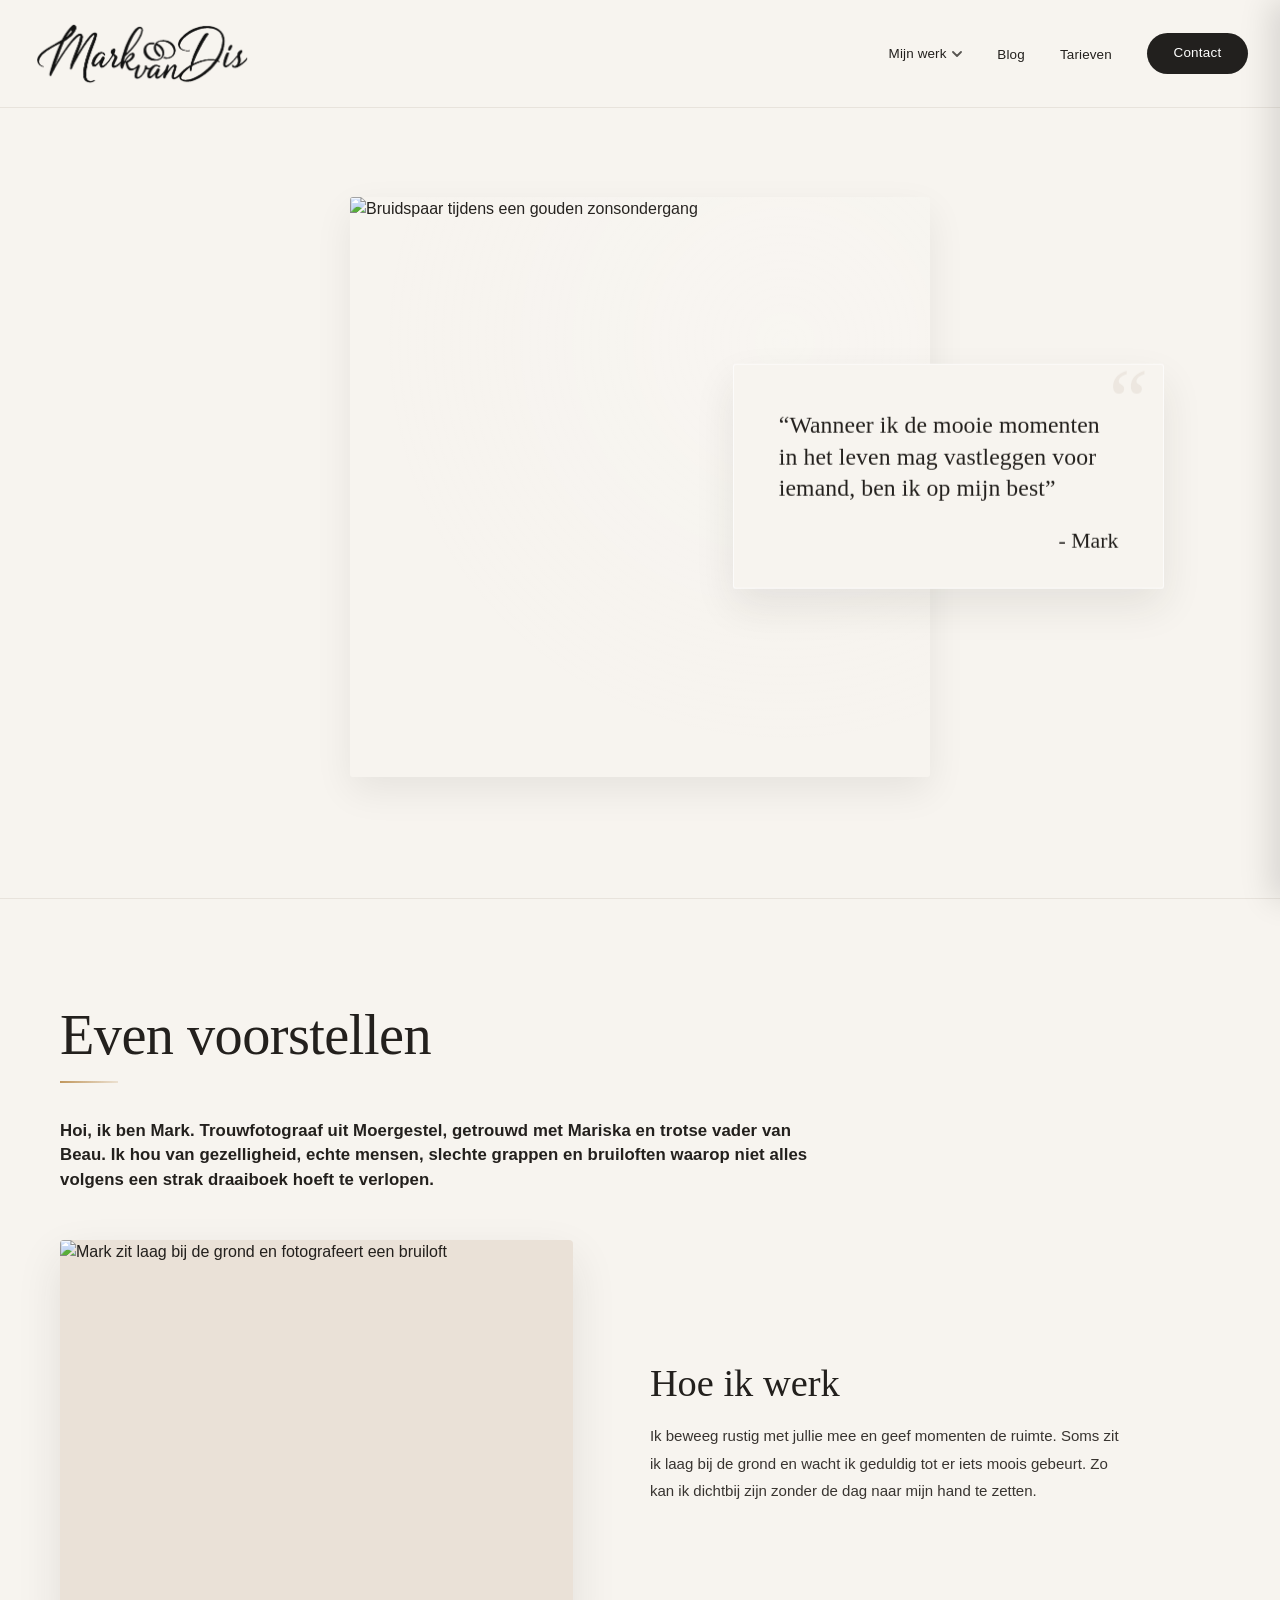
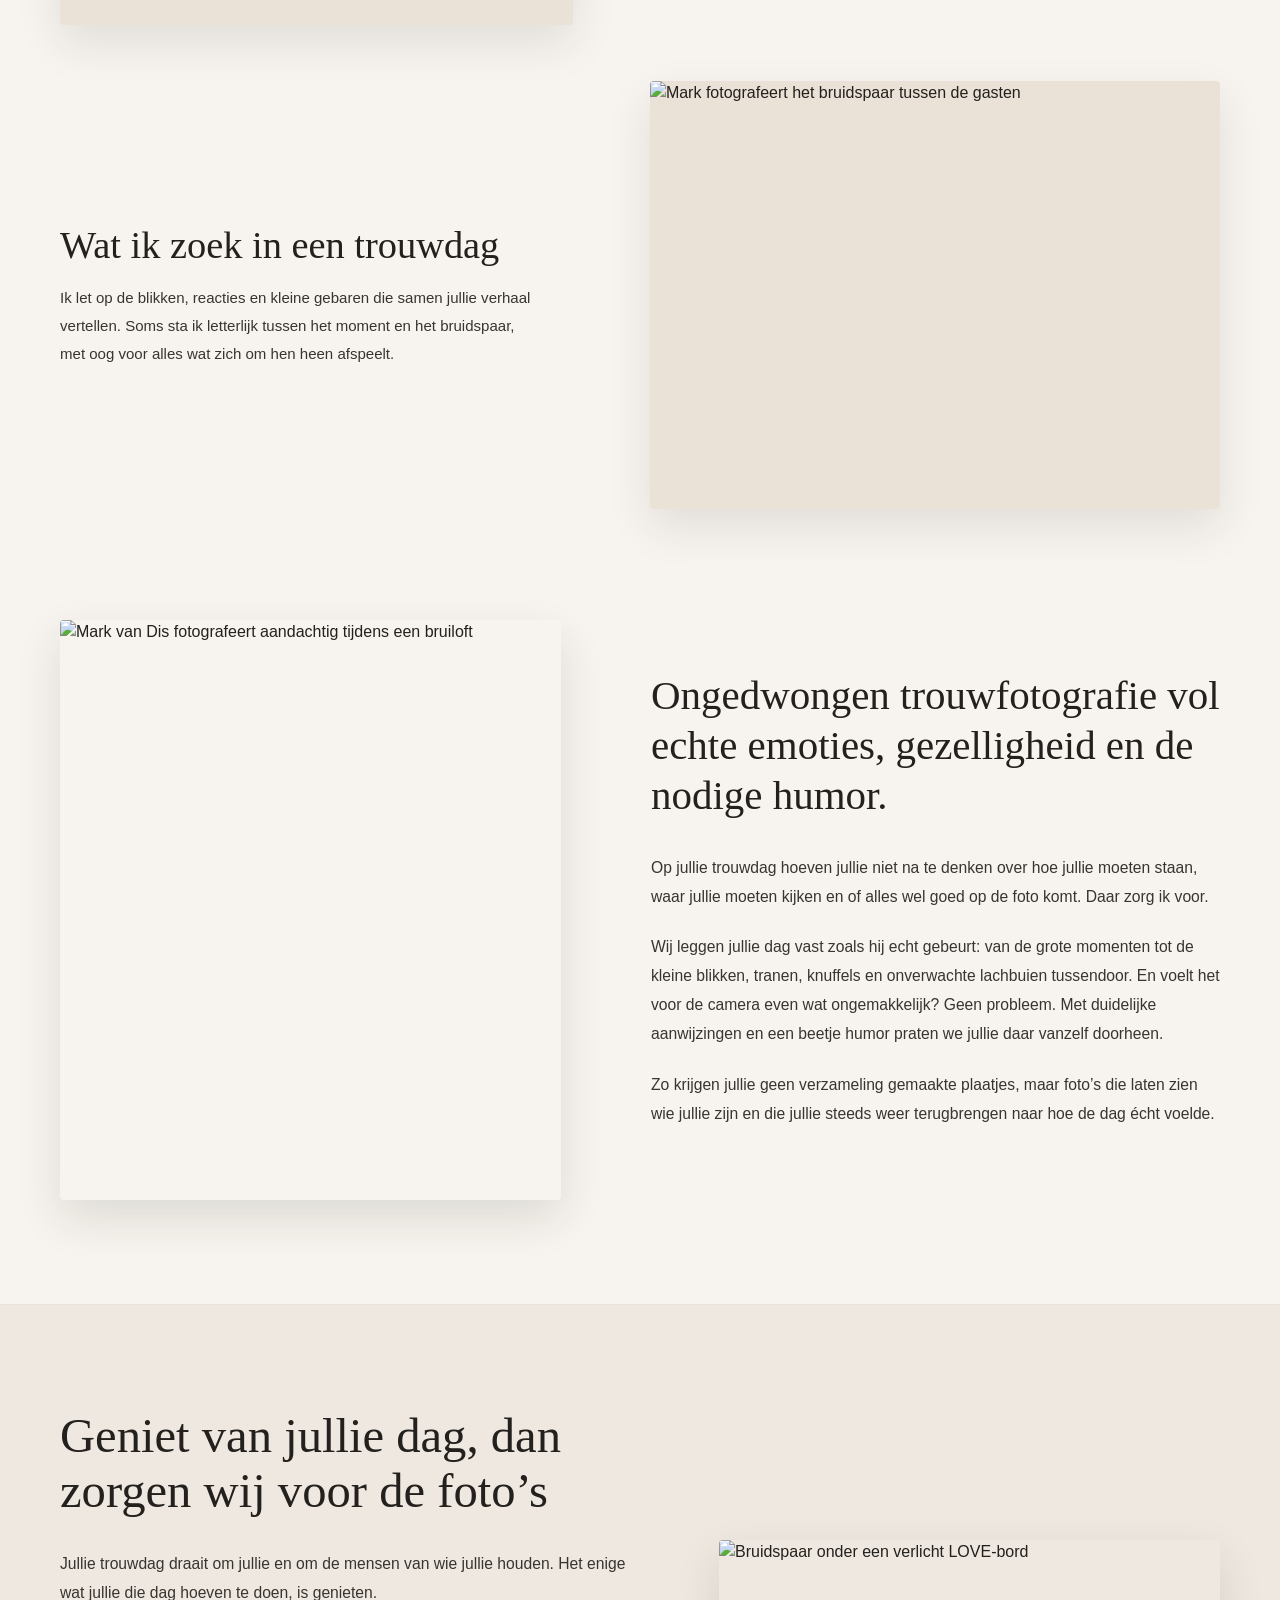
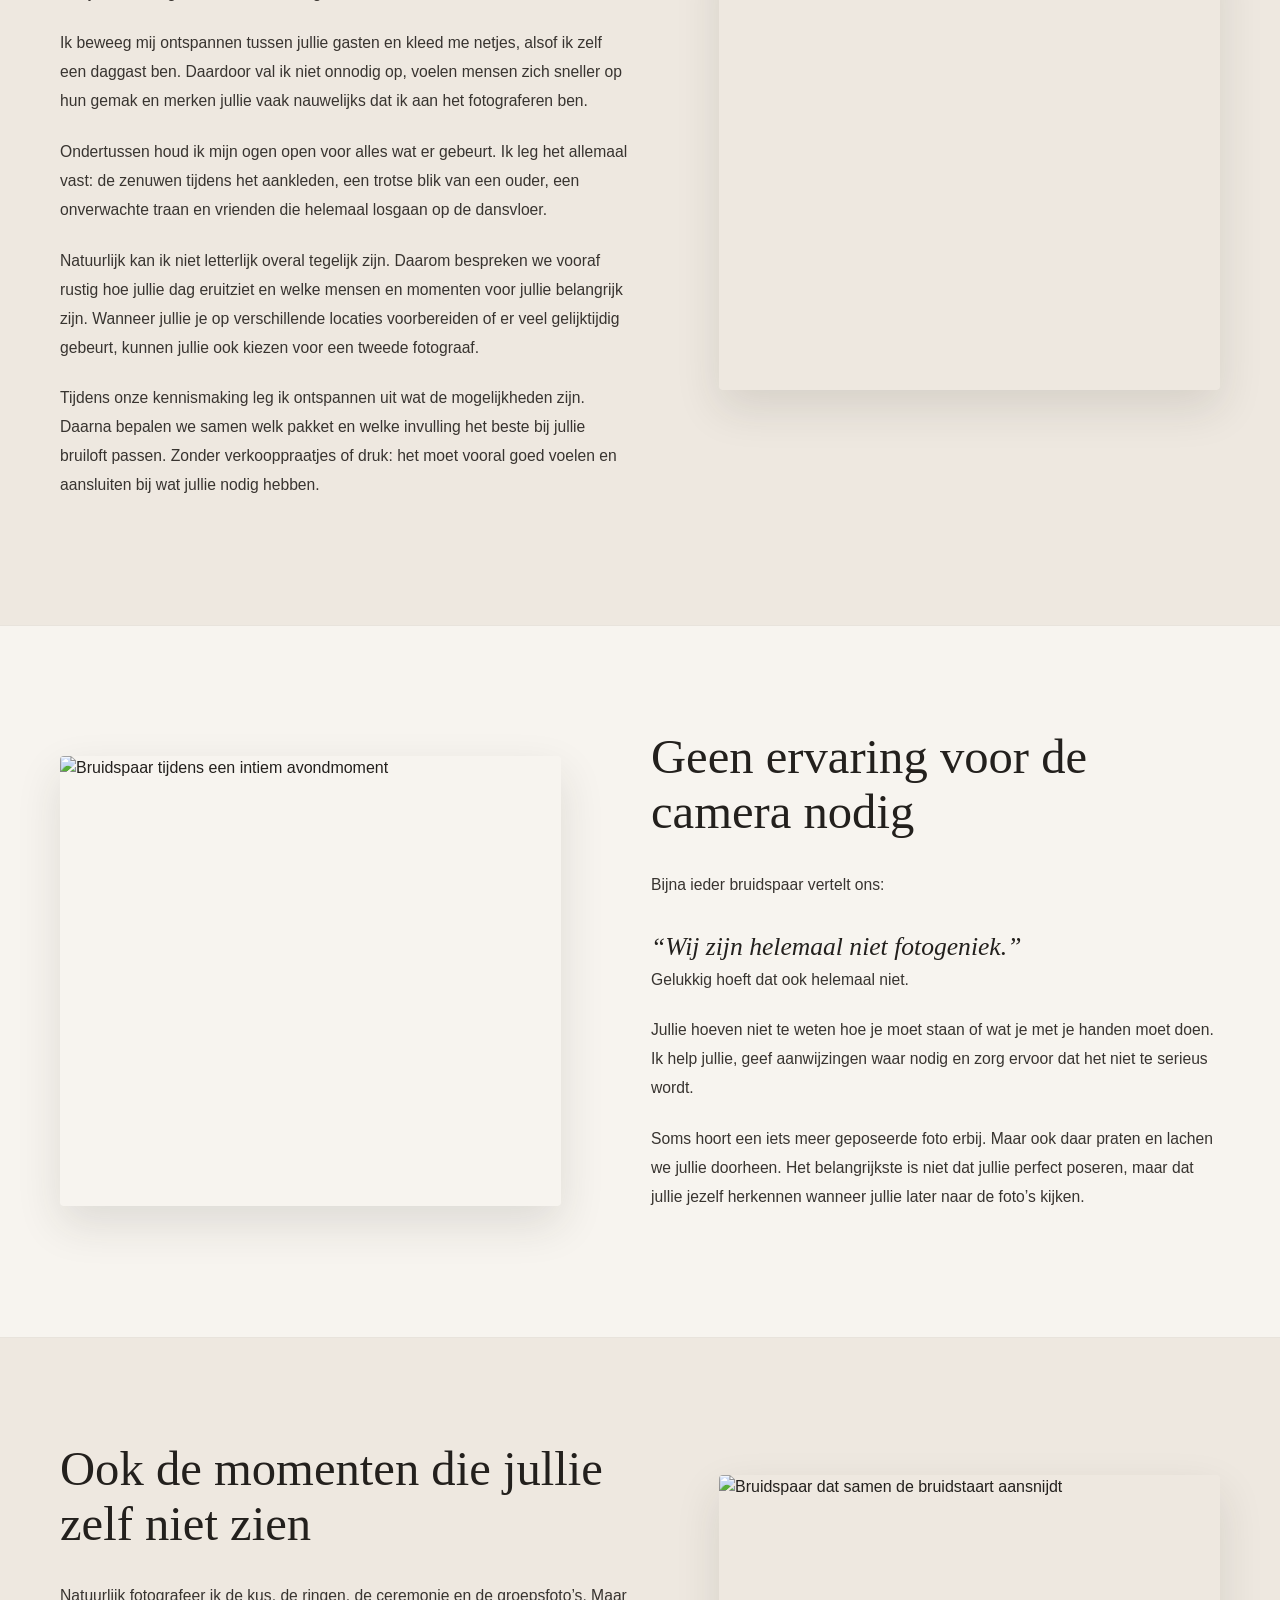
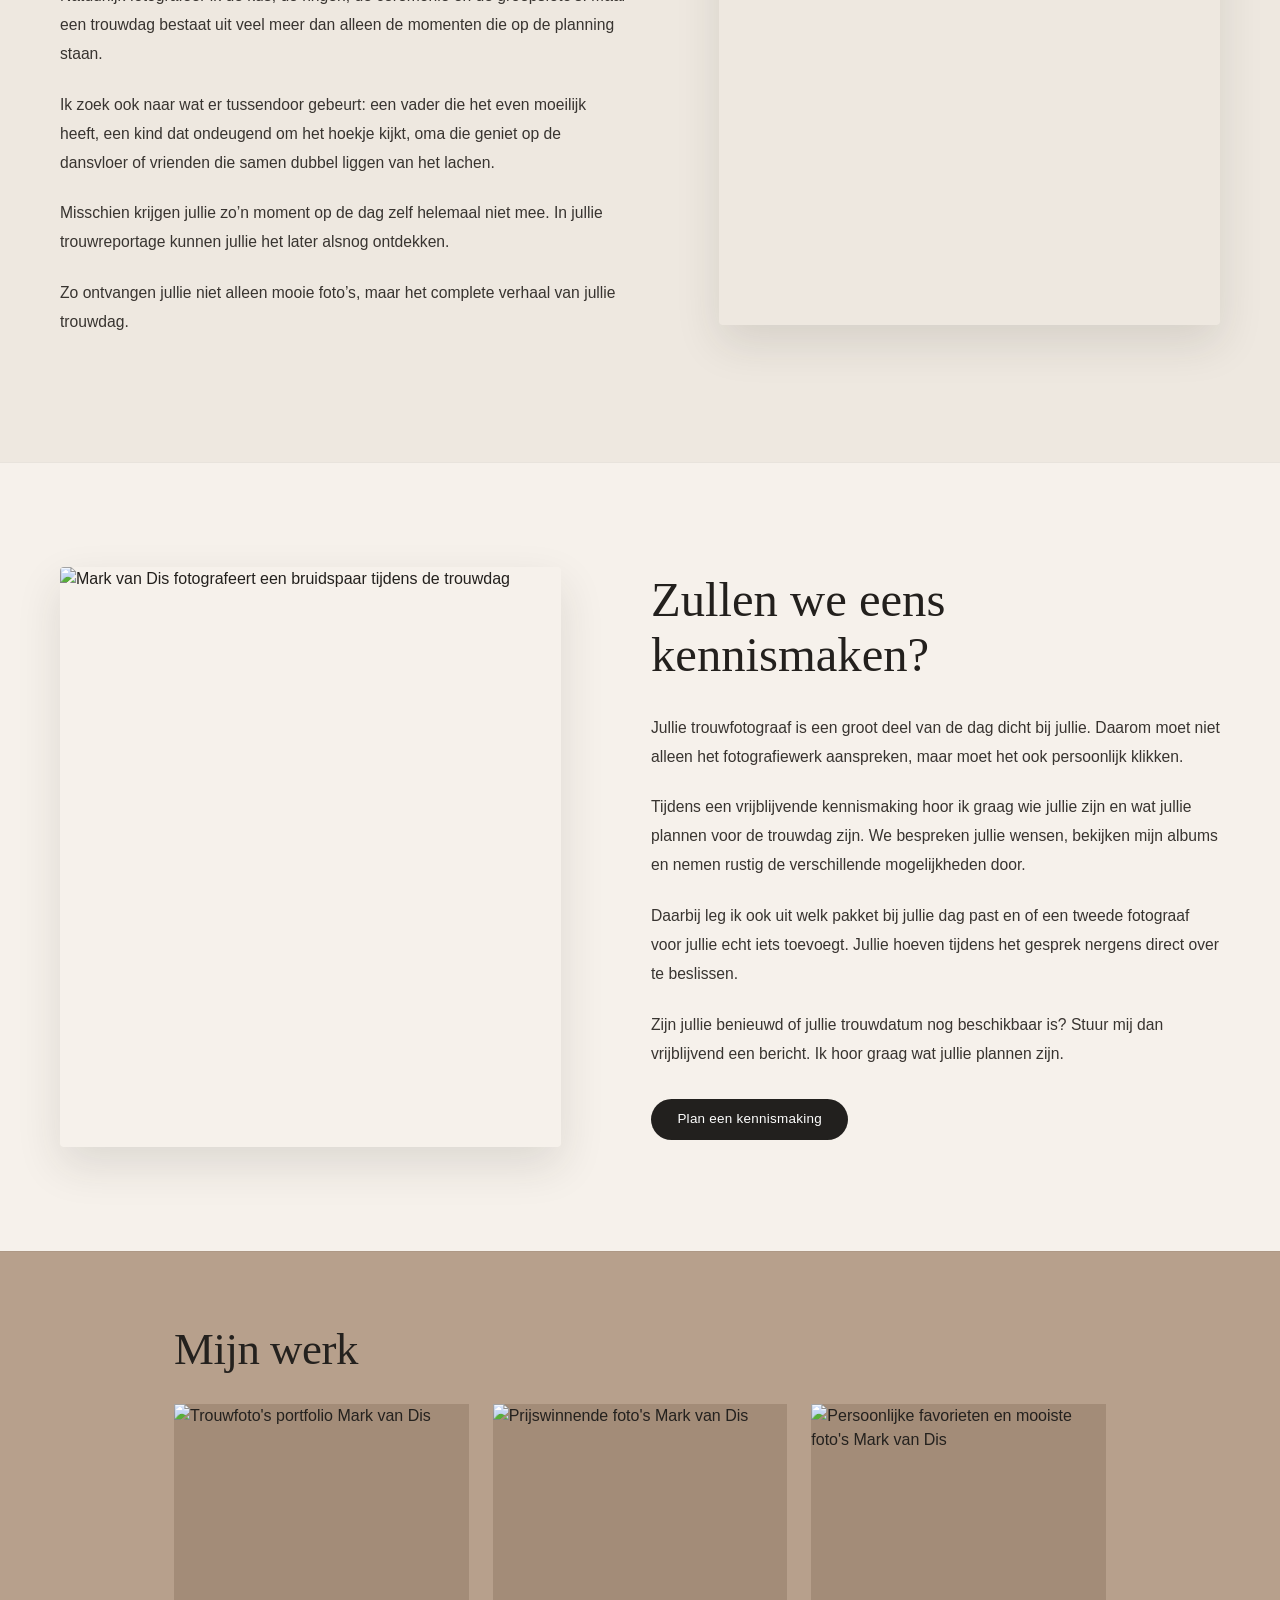
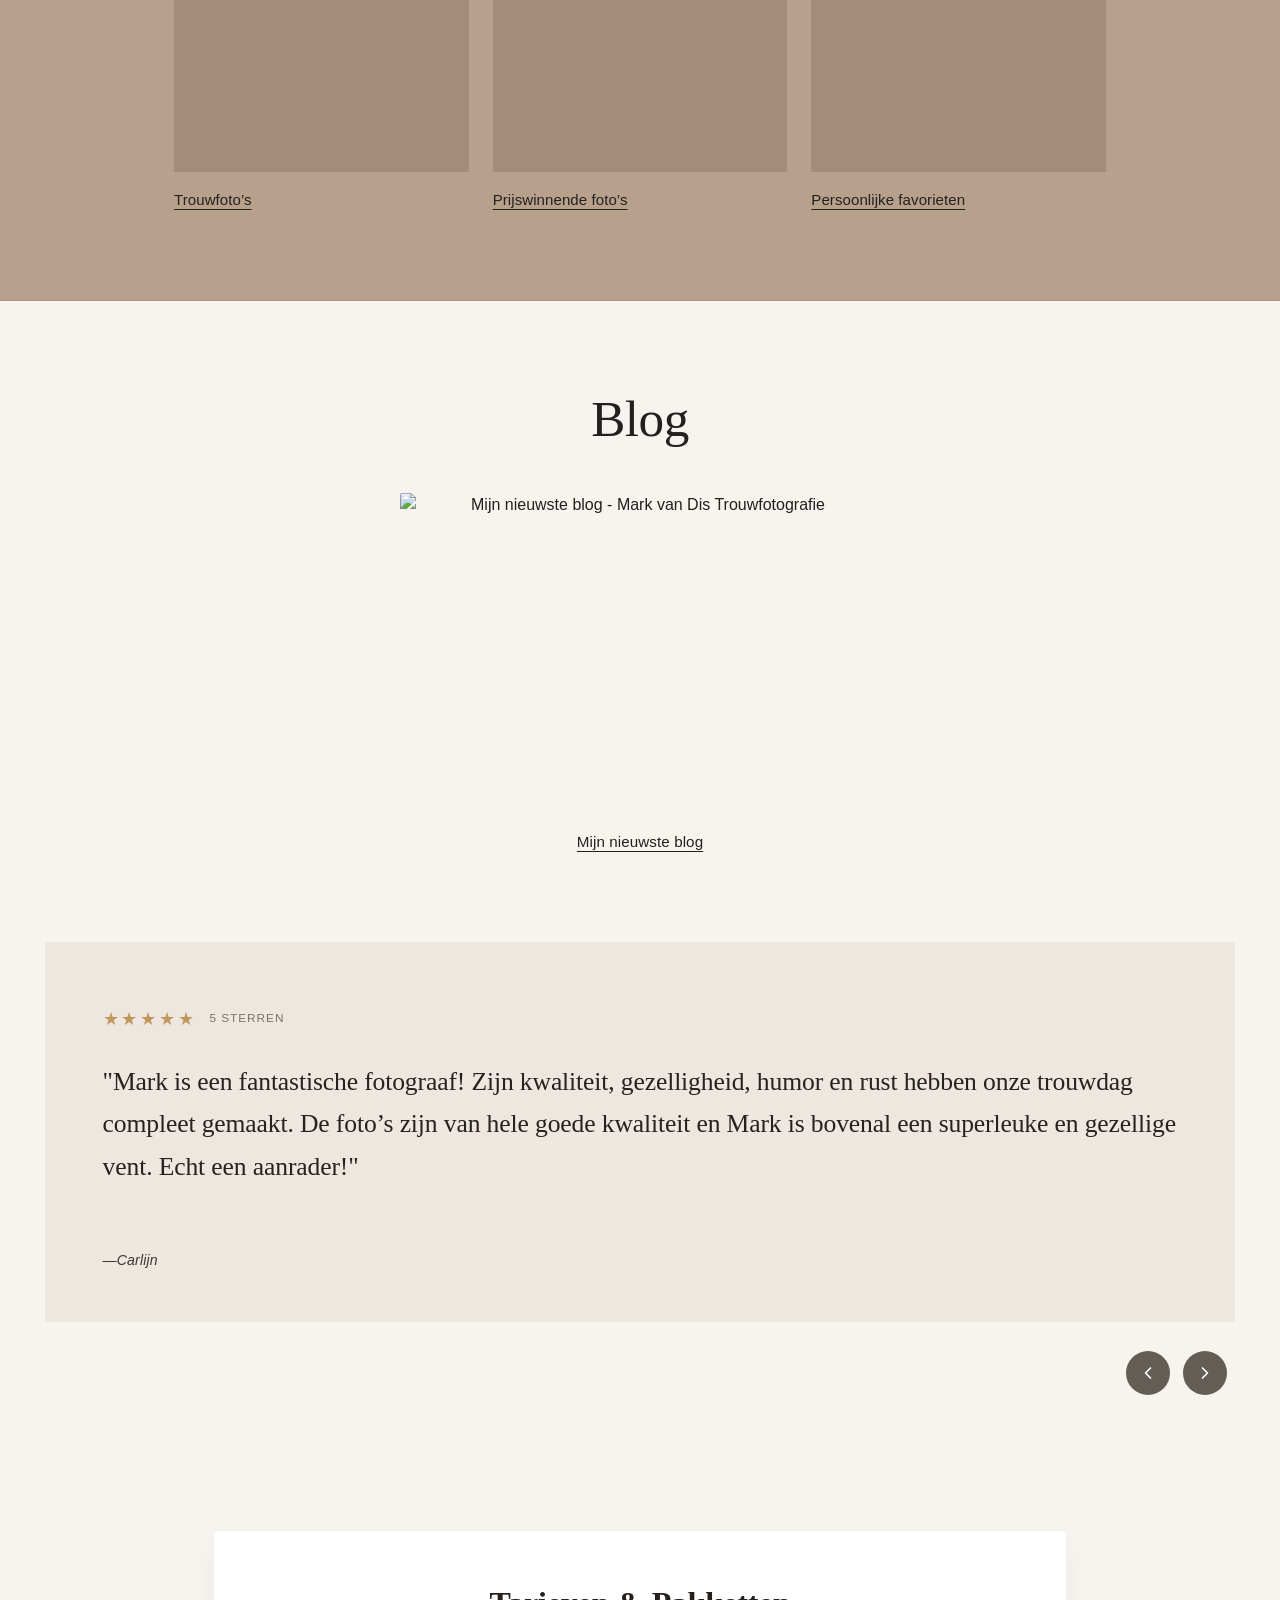
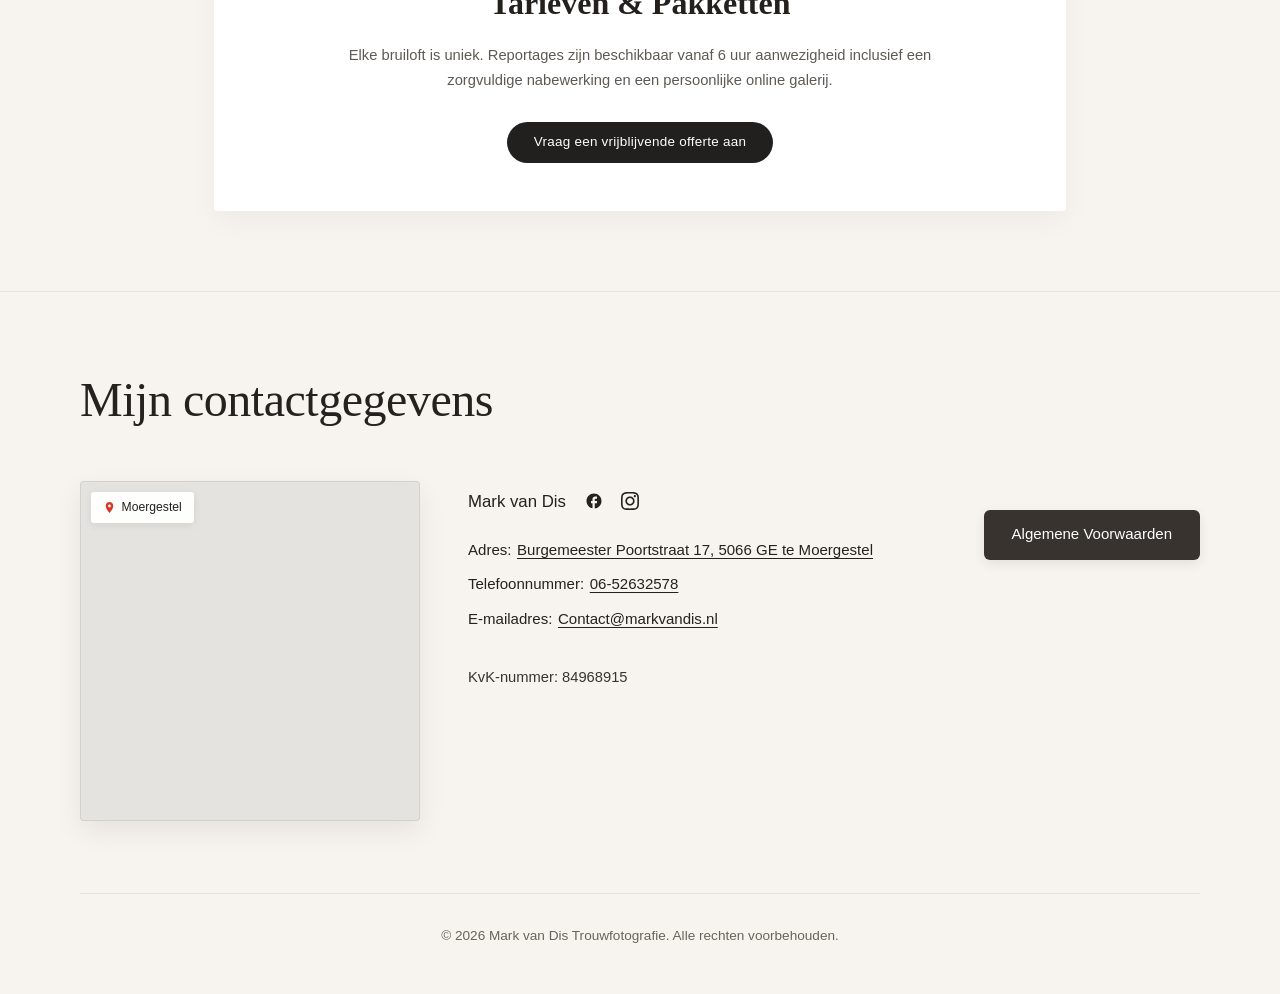
==== commit 2ab6784f: "Vervang navigatielogo door transparant logo van Mark van Dis" ====
--- a/index.html
+++ b/index.html
@@ -20,21 +20,9 @@
     <!-- Site Header / Navigatiebalk -->
     <header class="site-header">
       <div class="site-header__inner">
-        <!-- Logo Badge (exact zoals screenshot) -->
+        <!-- Logo Mark van Dis -->
         <a href="index.html" class="brand-badge" aria-label="Mark van Dis Trouwfotografie Homepage">
-          <div class="brand-badge__top">
-            <span>Mark</span>
-            <span class="brand-badge__van">
-              <!-- Subtiele trouwringen in SVG -->
-              <svg class="brand-badge__rings" viewBox="0 0 24 14" fill="none" stroke="currentColor" stroke-width="1.6" stroke-linecap="round" stroke-linejoin="round" aria-hidden="true">
-                <circle cx="7.5" cy="7" r="5.2" />
-                <circle cx="16.5" cy="7" r="5.2" />
-              </svg>
-              <span class="brand-badge__van-text">van</span>
-            </span>
-            <span>Dis</span>
-          </div>
-          <div class="brand-badge__sub">TROUWFOTOGRAFIE</div>
+          <img src="images/mark-van-dis-logo.png" class="brand-badge__image" alt="Mark van Dis" width="889" height="275" />
         </a>
 
         <!-- Desktop Navigatie -->
--- a/style.css
+++ b/style.css
@@ -0,0 +1,2914 @@
+/* ==========================================================================
+   Mark van Dis Trouwfotografie - Stylesheet
+   Modern, responsive & elegant styling with smooth animations
+   ========================================================================== */
+
+/* Google Fonts are loaded in <head>: Montserrat & Playfair Display */
+
+/* CSS Variables */
+:root {
+  --bg-page: #f7f4ef;
+  --bg-header: #f7f4ef;
+  --text-main: #23201d;
+  --text-muted: #5e5954;
+  --line-subtle: #e8e3dc;
+  --quote-bg: #eae1d7;
+  --btn-dark: #22201e;
+  --btn-text: #ffffff;
+  --badge-bg: #0c0b0a;
+  
+  --font-serif: "Playfair Display", Georgia, serif;
+  --font-sans: "Montserrat", -apple-system, BlinkMacSystemFont, "Segoe UI", Roboto, sans-serif;
+  --font-script: "Great Vibes", "Alex Brush", cursive;
+  
+  --transition-fast: 0.2s cubic-bezier(0.25, 0.46, 0.45, 0.94);
+  --transition-smooth: 0.35s cubic-bezier(0.16, 1, 0.3, 1);
+  --transition-card: 0.8s cubic-bezier(0.16, 1, 0.3, 1);
+}
+
+/* Reset & Basics */
+*,
+*::before,
+*::after {
+  box-sizing: border-box;
+  margin: 0;
+  padding: 0;
+}
+
+html {
+  scroll-behavior: smooth;
+  -webkit-text-size-adjust: 100%;
+}
+
+body {
+  min-height: 100vh;
+  background-color: var(--bg-page);
+  color: var(--text-main);
+  font-family: var(--font-sans);
+  line-height: 1.5;
+  -webkit-font-smoothing: antialiased;
+  -moz-osx-font-smoothing: grayscale;
+  overflow-x: hidden;
+}
+
+img {
+  display: block;
+  max-width: 100%;
+  height: auto;
+}
+
+a {
+  color: inherit;
+  text-decoration: none;
+}
+
+ul {
+  list-style: none;
+}
+
+button {
+  background: none;
+  border: none;
+  font: inherit;
+  cursor: pointer;
+}
+
+/* ==========================================================================
+   Pricing Page
+   ========================================================================== */
+.pricing-page {
+  min-height: calc(100vh - 76px);
+  padding: 92px 28px 108px;
+  background: #efe5dc;
+}
+
+.pricing-page__inner {
+  max-width: 1050px;
+  margin: 0 auto;
+  text-align: center;
+}
+
+.pricing-page__title {
+  margin-bottom: 22px;
+  font-family: var(--font-serif);
+  font-size: 3.25rem;
+  font-weight: 400;
+  line-height: 1.15;
+}
+
+.pricing-reveal {
+  opacity: 1;
+  transform: translateY(0);
+  transition: opacity 0.75s var(--transition-smooth), transform 0.75s var(--transition-smooth);
+}
+
+.has-reveal-motion .pricing-reveal:not(.is-visible) {
+  opacity: 0;
+  transform: translateY(24px);
+}
+
+.pricing-package:nth-child(2) {
+  --pricing-reveal-delay: 90ms;
+}
+
+.pricing-package:nth-child(3) {
+  --pricing-reveal-delay: 180ms;
+}
+
+.pricing-package.pricing-reveal {
+  transition-delay: var(--pricing-reveal-delay, 0ms);
+}
+
+.pricing-package.pricing-reveal.is-visible {
+  transition-delay: var(--pricing-reveal-delay, 0ms);
+}
+
+.pricing-page__section-title {
+  margin-bottom: 20px;
+  font-family: var(--font-serif);
+  font-size: 2.25rem;
+  font-weight: 400;
+  line-height: 1.2;
+}
+
+.pricing-packages {
+  display: grid;
+  grid-template-columns: repeat(3, minmax(0, 1fr));
+  max-width: 890px;
+  margin: 0 auto;
+}
+
+.pricing-package {
+  padding: 14px 24px 24px;
+}
+
+.pricing-package + .pricing-package {
+  border-left: 1px solid rgba(53, 48, 43, 0.55);
+}
+
+.pricing-package__title,
+.pricing-package__price {
+  font-family: var(--font-serif);
+  font-size: 1.9rem;
+  font-weight: 400;
+  line-height: 1.25;
+}
+
+.pricing-package__price {
+  margin-top: 12px;
+}
+
+.pricing-package__features {
+  display: flex;
+  flex-direction: column;
+  align-items: center;
+  gap: 3px;
+  margin-top: 16px;
+  font-family: var(--font-serif);
+  font-size: 1.2rem;
+  line-height: 1.35;
+}
+
+.pricing-package__features li::before {
+  content: "•";
+  margin-right: 0.45em;
+}
+
+.portrait-pricing {
+  max-width: 510px;
+  margin: 106px auto 0;
+  text-align: center;
+}
+
+.portrait-pricing__title {
+  margin: 0 auto 26px;
+  font-family: var(--font-serif);
+  font-size: 2.25rem;
+  font-weight: 400;
+  line-height: 1.2;
+}
+
+.portrait-pricing__amount {
+  margin-bottom: 20px;
+  font-family: var(--font-serif);
+  font-size: 1.75rem;
+}
+
+.portrait-pricing__detail {
+  margin-top: 12px;
+  font-size: 0.82rem;
+  line-height: 1.6;
+}
+
+@media (max-width: 760px) {
+  .pricing-page {
+    padding: 56px 22px 76px;
+  }
+
+  .pricing-page__title {
+    font-size: 2.65rem;
+  }
+
+  .pricing-page__section-title,
+  .portrait-pricing__title {
+    font-size: 1.9rem;
+  }
+
+  .pricing-packages {
+    grid-template-columns: minmax(0, 1fr);
+    max-width: 420px;
+  }
+
+  .pricing-package {
+    padding: 26px 8px 30px;
+  }
+
+  .pricing-package + .pricing-package {
+    border-top: 1px solid rgba(53, 48, 43, 0.35);
+    border-left: 0;
+  }
+
+  .pricing-package__title,
+  .pricing-package__price {
+    font-size: 1.7rem;
+  }
+
+  .pricing-package__features {
+    font-size: 1.08rem;
+  }
+
+  .portrait-pricing {
+    margin-top: 68px;
+  }
+}
+
+@media (prefers-reduced-motion: reduce) {
+  .has-reveal-motion .pricing-reveal:not(.is-visible),
+  .pricing-reveal {
+    opacity: 1;
+    transform: none;
+    transition: none;
+  }
+}
+
+.thank-you-page {
+  min-height: 66vh;
+  display: grid;
+  place-items: center;
+  padding: 5rem 1.5rem;
+  background: var(--bg-page);
+}
+
+.thank-you-content {
+  width: min(100%, 760px);
+  margin: 0 auto;
+  text-align: center;
+}
+
+.thank-you-mark {
+  width: 52px;
+  aspect-ratio: 1;
+  display: grid;
+  place-items: center;
+  margin: 0 auto 1.5rem;
+  border-radius: 50%;
+  background: var(--quote-bg);
+  color: var(--text-main);
+  font-size: 1.5rem;
+}
+
+.thank-you-eyebrow {
+  margin-bottom: 0.7rem;
+  color: var(--text-muted);
+  font-size: 0.78rem;
+  text-transform: uppercase;
+}
+
+.thank-you-title {
+  margin-bottom: 1rem;
+  font-family: var(--font-serif);
+  font-size: clamp(2.2rem, 4vw, 3.2rem);
+  font-weight: 400;
+  line-height: 1.15;
+}
+
+.thank-you-message {
+  max-width: 560px;
+  margin: 0 auto;
+  color: var(--text-muted);
+  line-height: 1.75;
+}
+
+.thank-you-actions {
+  display: flex;
+  justify-content: center;
+  align-items: center;
+  flex-wrap: wrap;
+  gap: 1.25rem;
+  margin-top: 2rem;
+}
+
+@media (max-width: 600px) {
+  .thank-you-page {
+    min-height: 58vh;
+    padding: 4rem 1.25rem;
+  }
+
+  .thank-you-actions {
+    flex-direction: column;
+    gap: 1.25rem;
+  }
+}
+
+/* ==========================================================================\n+   Header & Navigation\n+   ========================================================================== */
+.site-header {
+  position: sticky;
+  top: 0;
+  z-index: 100;
+  background: rgba(247, 244, 239, 0.95);
+  backdrop-filter: blur(8px);
+  -webkit-backdrop-filter: blur(8px);
+  border-bottom: 1px solid var(--line-subtle);
+  animation: headerFadeIn 0.8s var(--transition-smooth) both;
+}
+
+.site-header__inner {
+  max-width: 1520px;
+  margin: 0 auto;
+  padding: 0.85rem 2rem 0.85rem 2rem;
+  display: flex;
+  align-items: center;
+  justify-content: space-between;
+  position: relative;
+}
+
+/* Transparant logo; behoud de positie en ruimte in de navigatie. */
+.brand-badge {
+  display: inline-flex;
+  align-items: center;
+  justify-content: center;
+  flex: 0 0 auto;
+  width: 220px;
+  max-width: 65vw;
+  min-height: 80px;
+}
+
+.brand-badge__image {
+  display: block;
+  width: 100%;
+  height: auto;
+}
+
+/* Desktop Navigation */
+.desktop-nav {
+  display: flex;
+  align-items: center;
+}
+
+.desktop-nav__list {
+  display: flex;
+  align-items: center;
+  gap: 2.2rem;
+}
+
+.nav-item-link {
+  font-family: var(--font-sans);
+  font-size: 0.84rem;
+  font-weight: 400;
+  color: var(--text-main);
+  position: relative;
+  padding: 0.35rem 0;
+  letter-spacing: 0.01em;
+  transition: color var(--transition-fast), transform var(--transition-fast);
+}
+
+/* Subtle Animated Underline for Links */
+.nav-item-link::after {
+  content: "";
+  position: absolute;
+  bottom: 0;
+  left: 0;
+  width: 0;
+  height: 1.5px;
+  background-color: var(--text-main);
+  transition: width 0.3s cubic-bezier(0.16, 1, 0.3, 1);
+}
+
+.nav-item-link:hover {
+  color: #000000;
+  transform: translateY(-1px);
+}
+
+.nav-item-link:hover::after {
+  width: 100%;
+}
+
+.nav-item-link.is-current {
+  font-weight: 500;
+}
+
+.nav-item-link.is-current::after {
+  width: 100%;
+}
+
+/* Dropdown Menu voor 'Mijn werk' */
+.nav-item--has-dropdown {
+  position: relative;
+}
+
+.nav-dropdown-toggle {
+  display: inline-flex;
+  align-items: center;
+  gap: 0.35rem;
+}
+
+.nav-dropdown-chevron {
+  width: 10px;
+  height: 6px;
+  transition: transform 0.25s ease;
+  opacity: 0.75;
+}
+
+.nav-item--has-dropdown:hover .nav-dropdown-chevron,
+.nav-item--has-dropdown:focus-within .nav-dropdown-chevron {
+  transform: rotate(180deg);
+}
+
+.nav-dropdown-menu {
+  position: absolute;
+  top: 100%;
+  left: 50%;
+  transform: translateX(-50%) translateY(10px);
+  min-width: 230px;
+  background: var(--bg-page);
+  border: 1px solid var(--line-subtle);
+  border-radius: 4px;
+  padding: 0.6rem 0;
+  box-shadow: 0 14px 34px rgba(42, 39, 36, 0.12);
+  opacity: 0;
+  visibility: hidden;
+  pointer-events: none;
+  transition: opacity 0.25s cubic-bezier(0.16, 1, 0.3, 1), transform 0.25s cubic-bezier(0.16, 1, 0.3, 1), visibility 0.25s;
+  z-index: 150;
+}
+
+.nav-dropdown-menu::before {
+  content: "";
+  position: absolute;
+  top: -12px;
+  left: 0;
+  right: 0;
+  height: 12px;
+}
+
+.nav-item--has-dropdown:hover .nav-dropdown-menu,
+.nav-item--has-dropdown:focus-within .nav-dropdown-menu,
+.nav-dropdown-menu.is-open {
+  opacity: 1;
+  visibility: visible;
+  pointer-events: auto;
+  transform: translateX(-50%) translateY(4px);
+}
+
+.nav-dropdown-link {
+  display: block;
+  padding: 0.65rem 1.4rem;
+  font-family: var(--font-sans);
+  font-size: 0.84rem;
+  font-weight: 400;
+  color: var(--text-main);
+  text-decoration: none;
+  transition: background-color var(--transition-fast), color var(--transition-fast), padding-left var(--transition-fast);
+}
+
+.nav-dropdown-link:hover {
+  background-color: var(--quote-bg);
+  color: #000000;
+  padding-left: 1.6rem;
+}
+
+.nav-dropdown-divider {
+  height: 1px;
+  background-color: var(--line-subtle);
+  margin: 0.4rem 0;
+}
+
+/* Mobiel Submenu in Drawer */
+.mobile-submenu {
+  display: flex;
+  flex-direction: column;
+  gap: 0.9rem;
+  padding-left: 1rem;
+  margin-top: 0.75rem;
+  border-left: 2px solid var(--line-subtle);
+}
+
+.mobile-submenu-link {
+  font-size: 0.98rem;
+  font-weight: 400;
+  color: var(--text-muted);
+  transition: color var(--transition-fast), transform var(--transition-fast);
+}
+
+.mobile-submenu-link:hover {
+  color: var(--text-main);
+  transform: translateX(4px);
+}
+
+/* Contact Pill Button */
+.btn-contact {
+  display: inline-flex;
+  align-items: center;
+  justify-content: center;
+  background-color: var(--btn-dark);
+  color: var(--btn-text) !important;
+  font-family: var(--font-sans);
+  font-size: 0.84rem;
+  font-weight: 400;
+  padding: 0.65rem 1.65rem 0.68rem;
+  border-radius: 999px;
+  letter-spacing: 0.02em;
+  transition: transform var(--transition-smooth), background-color var(--transition-smooth), box-shadow var(--transition-smooth);
+}
+
+.btn-contact:hover {
+  background-color: #000000;
+  transform: translateY(-2px) scale(1.02);
+  box-shadow: 0 6px 18px rgba(0, 0, 0, 0.16);
+}
+
+.btn-contact:active {
+  transform: translateY(0) scale(0.98);
+}
+
+/* Mobile Toggle Hamburger */
+.mobile-toggle {
+  display: none;
+  flex-direction: column;
+  justify-content: center;
+  align-items: center;
+  width: 44px;
+  height: 44px;
+  padding: 0;
+  cursor: pointer;
+  z-index: 120;
+}
+
+.mobile-toggle__bar {
+  display: block;
+  width: 24px;
+  height: 2px;
+  margin: 3px 0;
+  background-color: var(--text-main);
+  transition: transform 0.3s ease, opacity 0.3s ease;
+  border-radius: 2px;
+}
+
+/* Hamburger active 'X' animation */
+.mobile-toggle.is-active .mobile-toggle__bar:nth-child(1) {
+  transform: translateY(8px) rotate(45deg);
+}
+
+.mobile-toggle.is-active .mobile-toggle__bar:nth-child(2) {
+  opacity: 0;
+  transform: scaleX(0);
+}
+
+.mobile-toggle.is-active .mobile-toggle__bar:nth-child(3) {
+  transform: translateY(-8px) rotate(-45deg);
+}
+
+/* Mobile Navigation Drawer */
+.mobile-drawer {
+  position: fixed;
+  top: 0;
+  right: 0;
+  bottom: 0;
+  width: 100%;
+  max-width: 320px;
+  background: var(--bg-page);
+  padding: 6rem 2rem 3rem;
+  display: flex;
+  flex-direction: column;
+  box-shadow: -10px 0 30px rgba(0, 0, 0, 0.12);
+  transform: translateX(100%);
+  transition: transform 0.4s cubic-bezier(0.16, 1, 0.3, 1);
+  z-index: 110;
+  border-left: 1px solid var(--line-subtle);
+}
+
+.mobile-drawer.is-open {
+  transform: translateX(0);
+}
+
+.mobile-drawer__backdrop {
+  position: fixed;
+  inset: 0;
+  background: rgba(0, 0, 0, 0.35);
+  backdrop-filter: blur(2px);
+  opacity: 0;
+  pointer-events: none;
+  transition: opacity 0.35s ease;
+  z-index: 105;
+}
+
+.mobile-drawer__backdrop.is-active {
+  opacity: 1;
+  pointer-events: auto;
+}
+
+.mobile-drawer__list {
+  display: flex;
+  flex-direction: column;
+  gap: 1.75rem;
+}
+
+.mobile-drawer__link {
+  font-size: 1.2rem;
+  font-weight: 500;
+  color: var(--text-main);
+  display: inline-block;
+  transition: color var(--transition-fast), transform var(--transition-fast);
+}
+
+.mobile-drawer__link:hover {
+  transform: translateX(4px);
+  color: #000;
+}
+
+.mobile-drawer__btn {
+  margin-top: 1.5rem;
+  width: 100%;
+  text-align: center;
+}
+
+/* ==========================================================================
+   Hero Section
+   ========================================================================== */
+.hero-section {
+  position: relative;
+  padding: 4.5rem 1.5rem 6.5rem;
+  display: flex;
+  justify-content: center;
+  align-items: center;
+  min-height: calc(100vh - 110px);
+}
+
+.hero-composition {
+  position: relative;
+  width: 100%;
+  max-width: 980px;
+  margin: 0 auto;
+  display: flex;
+  align-items: center;
+  justify-content: center;
+  perspective: 1200px;
+}
+
+/* Hero Floral Photo */
+.hero-photo-wrap {
+  width: 100%;
+  max-width: 580px;
+  position: relative;
+  border-radius: 3px;
+  overflow: hidden;
+  box-shadow: 0 14px 38px rgba(0, 0, 0, 0.07);
+  animation: heroPhotoEntrance 1.25s cubic-bezier(0.16, 1, 0.3, 1) both;
+  transform-origin: center;
+  transition: transform 0.6s cubic-bezier(0.16, 1, 0.3, 1), box-shadow 0.6s ease;
+  will-change: transform;
+}
+
+.hero-photo-wrap:hover {
+  box-shadow: 0 24px 50px rgba(0, 0, 0, 0.11);
+}
+
+.hero-photo {
+  width: 100%;
+  height: auto;
+  display: block;
+  object-fit: cover;
+  aspect-ratio: 1 / 1;
+  transition: transform 0.9s cubic-bezier(0.16, 1, 0.3, 1);
+}
+
+.hero-photo-wrap:hover .hero-photo {
+  transform: scale(1.03);
+}
+
+.hero-photo-glow {
+  position: absolute;
+  inset: 0;
+  background: radial-gradient(circle at 75% 25%, rgba(255, 255, 255, 0.18) 0%, transparent 65%);
+  pointer-events: none;
+  mix-blend-mode: soft-light;
+}
+
+/* Quote Card Overlay met hoogwaardige zweefanimatie */
+.hero-quote-card {
+  position: absolute;
+  top: 48%;
+  right: -3.5%;
+  transform: translateY(-50%);
+  width: 44%;
+  min-width: 360px;
+  max-width: 440px;
+  background-color: rgba(247, 244, 239, 0.96);
+  backdrop-filter: blur(10px);
+  -webkit-backdrop-filter: blur(10px);
+  border: 1px solid rgba(255, 255, 255, 0.7);
+  padding: 2.8rem 2.8rem 2.2rem 2.8rem;
+  border-radius: 3px;
+  box-shadow: 0 18px 42px rgba(42, 39, 36, 0.09);
+  animation: heroCardEntrance 1.35s cubic-bezier(0.16, 1, 0.3, 1) 0.3s both, heroCardFloat 8s ease-in-out 1.7s infinite alternate;
+  transition: transform 0.5s cubic-bezier(0.16, 1, 0.3, 1), box-shadow 0.5s ease;
+  will-change: transform;
+  overflow: hidden;
+}
+
+.hero-quote-card:hover {
+  box-shadow: 0 28px 58px rgba(42, 39, 36, 0.14);
+}
+
+.hero-quote-card__deco-quote {
+  position: absolute;
+  top: -8px;
+  right: 14px;
+  font-family: var(--font-serif);
+  font-size: 5.5rem;
+  line-height: 1;
+  color: rgba(183, 160, 140, 0.16);
+  pointer-events: none;
+  user-select: none;
+  font-style: italic;
+}
+
+.hero-quote-card__quote {
+  position: relative;
+  z-index: 2;
+  font-family: var(--font-serif);
+  font-size: clamp(1.42rem, 1.85vw, 1.78rem);
+  font-weight: 400;
+  line-height: 1.34;
+  color: var(--text-main);
+  letter-spacing: 0.005em;
+  margin-bottom: 1.6rem;
+}
+
+.hero-quote-card__author {
+  position: relative;
+  z-index: 2;
+  font-family: var(--font-serif);
+  font-size: clamp(1.35rem, 1.7vw, 1.65rem);
+  font-weight: 400;
+  color: var(--text-main);
+  text-align: right;
+  line-height: 1;
+}
+
+/* ==========================================================================
+   Keyframe Animations
+   ========================================================================== */
+@keyframes headerFadeIn {
+  from {
+    opacity: 0;
+    transform: translateY(-16px);
+  }
+  to {
+    opacity: 1;
+    transform: translateY(0);
+  }
+}
+
+@keyframes heroPhotoEntrance {
+  from {
+    opacity: 0;
+    transform: scale(0.93) translateY(32px);
+    filter: blur(6px);
+  }
+  to {
+    opacity: 1;
+    transform: scale(1) translateY(0);
+    filter: blur(0px);
+  }
+}
+
+@keyframes heroCardEntrance {
+  from {
+    opacity: 0;
+    transform: translateY(calc(-50% + 44px)) scale(0.95);
+    filter: blur(6px);
+  }
+  to {
+    opacity: 1;
+    transform: translateY(-50%) scale(1);
+    filter: blur(0px);
+  }
+}
+
+@keyframes heroCardFloat {
+  0% {
+    transform: translateY(-50%);
+  }
+  50% {
+    transform: translateY(calc(-50% - 6px));
+  }
+  100% {
+    transform: translateY(-50%);
+  }
+}
+
+/* Scroll Animation classes for dynamic parallax & reveal */
+.scroll-animate {
+  opacity: 0;
+  transform: translateY(30px);
+  transition: opacity 0.8s var(--transition-smooth), transform 0.8s var(--transition-smooth);
+}
+
+.scroll-animate.is-visible {
+  opacity: 1;
+  transform: translateY(0);
+}
+
+/* ==========================================================================
+   Responsive Breakpoints
+   ========================================================================== */
+@media (max-width: 1040px) {
+  .site-header__inner {
+    padding: 0.85rem 1.5rem;
+  }
+  
+  .desktop-nav__list {
+    gap: 1.6rem;
+  }
+  
+  .hero-composition {
+    max-width: 820px;
+  }
+  
+  .hero-photo-wrap {
+    max-width: 500px;
+  }
+  
+  .hero-quote-card {
+    right: 0%;
+    min-width: 320px;
+    padding: 2.2rem 2.2rem 1.8rem;
+  }
+}
+
+@media (max-width: 860px) {
+  /* Hide desktop menu and show hamburger */
+  .desktop-nav {
+    display: none;
+  }
+
+  .mobile-toggle {
+    display: flex;
+  }
+
+  .hero-section {
+    padding: 2.5rem 1.25rem 4.5rem;
+    min-height: auto;
+  }
+
+  .hero-composition {
+    flex-direction: column;
+    align-items: center;
+    max-width: 480px;
+  }
+
+  .hero-photo-wrap {
+    max-width: 100%;
+    width: 100%;
+  }
+
+  .hero-quote-card {
+    position: relative;
+    top: auto;
+    right: auto;
+    transform: none !important;
+    width: calc(100% - 1.5rem);
+    min-width: 0;
+    max-width: none;
+    margin: -3rem 0 0 auto;
+    padding: 2rem 1.75rem 1.5rem;
+    animation: photoFadeIn 0.8s ease 0.2s both;
+  }
+
+  .hero-quote-card:hover {
+    transform: translateY(-2px) !important;
+  }
+
+  .hero-quote-card__quote {
+    font-size: 1.35rem;
+    line-height: 1.38;
+    margin-bottom: 1.25rem;
+  }
+
+  .hero-quote-card__author {
+    font-size: 1.3rem;
+  }
+}
+
+@media (max-width: 480px) {
+  .brand-badge {
+    width: 180px;
+    min-height: 64px;
+  }
+
+  .hero-quote-card {
+    width: 100%;
+    margin-top: 1.5rem;
+  }
+}
+
+/* ==========================================================================
+   Sectie: Even voorstellen (About Section met getrapte animaties & interactie)
+   ========================================================================== */
+.about-section {
+  position: relative;
+  padding: 6.5rem 2rem 7rem;
+  background-color: var(--bg-page);
+  border-top: 1px solid var(--line-subtle);
+}
+
+.about-container {
+  max-width: 1160px;
+  margin: 0 auto;
+}
+
+.about-content {
+  position: relative;
+}
+
+/* Getrapte onthullingsklasse */
+.scroll-reveal {
+  opacity: 0;
+  transform: translateY(28px);
+  transition: opacity 0.85s cubic-bezier(0.16, 1, 0.3, 1), transform 0.85s cubic-bezier(0.16, 1, 0.3, 1);
+  transition-delay: calc(var(--delay, 1) * 0.1s);
+  will-change: opacity, transform;
+}
+
+.about-section.is-visible .scroll-reveal,
+.scroll-animate.is-visible .scroll-reveal {
+  opacity: 1;
+  transform: translateY(0);
+}
+
+/* Titel met elegante gouden decoratielijn */
+.about-title {
+  font-family: var(--font-serif);
+  font-size: clamp(2.5rem, 4.4vw, 3.8rem);
+  font-weight: 400;
+  line-height: 1.15;
+  color: var(--text-main);
+  letter-spacing: -0.01em;
+  margin-bottom: 2.2rem;
+  position: relative;
+}
+
+.about-title::after {
+  content: '';
+  display: block;
+  width: 0;
+  height: 2px;
+  background: linear-gradient(90deg, #c0965c, rgba(192, 150, 92, 0.2));
+  margin-top: 0.85rem;
+  transition: width 1s cubic-bezier(0.16, 1, 0.3, 1) 0.35s;
+}
+
+.about-section.is-visible .about-title::after {
+  width: 58px;
+}
+
+.about-lead {
+  font-family: var(--font-sans);
+  font-size: 1.05rem;
+  font-weight: 600;
+  line-height: 1.45;
+  color: var(--text-main);
+  max-width: 780px;
+  margin-bottom: 3rem;
+  letter-spacing: 0.005em;
+}
+
+.about-stories {
+  display: grid;
+  gap: 3.5rem;
+}
+
+.about-story {
+  display: grid;
+  grid-template-columns: minmax(0, 0.9fr) minmax(0, 1fr);
+  gap: clamp(2rem, 6vw, 5rem);
+  align-items: center;
+}
+
+.about-story--reverse .about-story__media {
+  order: 2;
+}
+
+.about-story__media {
+  overflow: hidden;
+  border-radius: 4px;
+  background: var(--quote-bg);
+  box-shadow: 0 18px 45px rgba(42, 39, 36, 0.1);
+  aspect-ratio: 4 / 3;
+}
+
+.about-story__media img {
+  display: block;
+  width: 100%;
+  height: 100%;
+  object-fit: cover;
+}
+
+.about-story__title {
+  margin: 0 0 1rem;
+  color: var(--text-main);
+  font-family: var(--font-serif);
+  font-size: clamp(1.8rem, 3vw, 2.5rem);
+  font-weight: 400;
+  line-height: 1.2;
+}
+
+.about-story .about-text {
+  max-width: 480px;
+  margin-bottom: 0;
+}
+
+.about-text {
+  font-family: var(--font-sans);
+  font-size: 0.94rem;
+  font-weight: 300;
+  line-height: 1.85;
+  color: #383430;
+  margin-bottom: 1.5rem;
+}
+
+/* Subtiele warme markering van sleutelwoorden bij binnenkomst */
+.about-highlight {
+  font-weight: 600;
+  color: var(--text-main);
+  background: linear-gradient(120deg, rgba(200, 160, 120, 0.22) 0%, rgba(200, 160, 120, 0.06) 100%);
+  background-repeat: no-repeat;
+  background-size: 0% 38%;
+  background-position: 0 88%;
+  transition: background-size 0.9s cubic-bezier(0.16, 1, 0.3, 1) calc(var(--delay, 1) * 0.1s + 0.3s);
+}
+
+.about-section.is-visible .about-highlight {
+  background-size: 100% 38%;
+}
+
+/* Handgeschreven groet van Mark met speelse hoek */
+.about-signoff {
+  margin-top: 2.5rem;
+  font-family: var(--font-sans);
+  font-size: 0.96rem;
+  color: var(--text-main);
+  line-height: 1.5;
+}
+
+.about-signoff__name {
+  font-family: var(--font-serif);
+  font-size: 2.1rem;
+  font-weight: 400;
+  font-style: italic;
+  color: var(--text-main);
+  margin-top: 0.35rem;
+  display: inline-block;
+  transform: rotate(-1.5deg);
+  transform-origin: left bottom;
+  transition: transform 0.4s ease, color 0.3s ease;
+  cursor: default;
+}
+
+.about-signoff__name:hover {
+  transform: rotate(0deg) scale(1.06);
+  color: #8c6841;
+}
+
+.about-quote,
+.story-quote {
+  font-family: var(--font-serif);
+  font-size: clamp(1.35rem, 2vw, 1.8rem);
+  font-style: italic;
+  line-height: 1.45;
+  color: var(--text-main);
+  margin: 1.8rem 0 0;
+}
+
+/* Animaties */
+@keyframes aboutContentFade {
+  from {
+    opacity: 0;
+    transform: translateY(24px);
+  }
+  to {
+    opacity: 1;
+    transform: translateY(0);
+  }
+}
+
+/* Responsiveness voor Even Voorstellen */
+@media (max-width: 1040px) {
+  .about-stories { gap: 2.75rem; }
+}
+
+@media (max-width: 860px) {
+  .about-section {
+    padding: 4rem 1.25rem 5rem;
+  }
+
+  .about-story {
+    grid-template-columns: 1fr;
+    gap: 1.5rem;
+  }
+
+  .about-story--reverse .about-story__media { order: initial; }
+  .about-story__media { aspect-ratio: 16 / 10; }
+}
+
+/* ========================================================================== 
+   Verhalende contentsecties
+   ========================================================================== */
+.story-section {
+  padding: 6.5rem 2rem;
+  background: var(--bg-page);
+  border-top: 1px solid var(--line-subtle);
+}
+
+.story-section--intro {
+  padding-top: 0;
+  border-top: 0;
+}
+
+.story-section--warm {
+  background: #eee8e0;
+}
+
+.story-section--contact {
+  background: #f6f1eb;
+}
+
+.story-container {
+  max-width: 1160px;
+  margin: 0 auto;
+  display: grid;
+  grid-template-columns: minmax(0, 1fr) minmax(360px, 0.88fr);
+  gap: clamp(2.5rem, 7vw, 7rem);
+  align-items: center;
+}
+
+.story-container--image-left {
+  grid-template-columns: minmax(360px, 0.88fr) minmax(0, 1fr);
+}
+
+.story-container--image-left .story-media { order: -1; }
+
+.story-content { max-width: 650px; }
+
+.story-title {
+  font-family: var(--font-serif);
+  font-size: clamp(2.25rem, 3.8vw, 3.5rem);
+  font-weight: 400;
+  line-height: 1.14;
+  color: var(--text-main);
+  margin: 0 0 1.8rem;
+}
+
+.story-lead {
+  font-family: var(--font-serif);
+  font-size: clamp(2rem, 3.2vw, 3rem);
+  font-weight: 400;
+  line-height: 1.22;
+  color: var(--text-main);
+  margin: 0 0 2rem;
+}
+
+.story-text {
+  font-family: var(--font-sans);
+  font-size: 0.98rem;
+  font-weight: 300;
+  line-height: 1.85;
+  color: #383430;
+  margin: 0 0 1.35rem;
+}
+
+.story-media {
+  overflow: hidden;
+  border-radius: 4px;
+  box-shadow: 0 18px 45px rgba(42, 39, 36, 0.12);
+  min-height: 450px;
+}
+
+.story-media img {
+  width: 100%;
+  height: 100%;
+  min-height: 450px;
+  object-fit: cover;
+  display: block;
+  transition: transform 0.8s cubic-bezier(0.16, 1, 0.3, 1);
+}
+
+.story-media:hover img { transform: scale(1.03); }
+
+.story-media--portrait { min-height: 580px; }
+.story-media--portrait img { min-height: 580px; }
+
+.story-section .btn-contact {
+  margin-top: 0.6rem;
+  display: inline-flex;
+}
+
+@media (max-width: 860px) {
+  .story-section { padding: 4.5rem 1.25rem; }
+  .story-section--intro { padding-top: 0; }
+  .story-container,
+  .story-container--image-left { grid-template-columns: 1fr; gap: 2.5rem; }
+  .story-container--image-left .story-media { order: initial; }
+  .story-content { max-width: none; }
+  .story-media,
+  .story-media img,
+  .story-media--portrait,
+  .story-media--portrait img { min-height: 380px; }
+}
+
+/* ==========================================================================
+   Sectie: Mijn werk (Warm Taupe Sectie - Exact zoals screenshot)
+   ========================================================================== */
+.work-section {
+  position: relative;
+  background-color: #b7a08c;
+  color: #24211e;
+  padding: 4.5rem 2rem 5.5rem;
+  border-top: 1px solid rgba(0, 0, 0, 0.05);
+  border-bottom: 1px solid rgba(0, 0, 0, 0.05);
+  width: 100%;
+}
+
+.work-container {
+  max-width: 980px;
+  margin: 0 auto;
+  padding: 0 1.5rem;
+  width: 100%;
+}
+
+/* Header boven de werk-kaarten */
+.work-header {
+  margin-bottom: 1.8rem;
+}
+
+.work-title {
+  font-family: var(--font-serif);
+  font-size: clamp(2.2rem, 3.5vw, 3rem);
+  font-weight: 400;
+  color: #24211e;
+  letter-spacing: -0.01em;
+  line-height: 1.15;
+}
+
+/* De 3 kolommen met foto's STRIKT HORIZONTAAL EN KLEINER NAAST ELKAAR */
+.work-grid {
+  display: grid;
+  grid-template-columns: repeat(3, 1fr);
+  gap: 1.5rem;
+  width: 100%;
+}
+
+.work-card {
+  display: flex;
+  flex-direction: column;
+}
+
+.work-card__thumb-wrap {
+  width: 100%;
+  aspect-ratio: 4 / 5;
+  overflow: hidden;
+  background-color: #a38c78;
+  display: block;
+}
+
+.work-card__image {
+  width: 100%;
+  height: 100%;
+  object-fit: cover;
+  display: block;
+  transition: transform 0.6s var(--transition-smooth);
+}
+
+.work-card:hover .work-card__image {
+  transform: scale(1.03);
+}
+
+/* Tekst / link onder de foto (exact conform screenshot) */
+.work-card__caption {
+  margin-top: 0.95rem;
+}
+
+.work-card__link {
+  display: inline-block;
+  font-family: var(--font-sans);
+  font-size: 0.94rem;
+  font-weight: 400;
+  color: #24211e;
+  text-decoration: underline;
+  text-underline-offset: 4px;
+  letter-spacing: 0.005em;
+  transition: opacity var(--transition-fast);
+}
+
+.work-card__link:hover {
+  opacity: 0.75;
+}
+
+/* Responsiveness voor Mijn werk */
+@media (max-width: 600px) {
+  .work-section {
+    padding: 3.5rem 1.15rem 4.5rem;
+  }
+
+  .work-grid {
+    grid-template-columns: 1fr;
+    gap: 2.2rem;
+  }
+
+  .work-card__thumb-wrap {
+    max-width: 380px;
+    margin: 0 auto;
+  }
+
+  .work-card__caption {
+    text-align: center;
+  }
+}
+
+/* ==========================================================================
+   Interactieve Galerij Modal (10 a 15 foto's met categorie filter & lightbox)
+   ========================================================================== */
+.gallery-modal {
+  position: fixed;
+  inset: 0;
+  z-index: 200;
+  display: flex;
+  flex-direction: column;
+  background-color: rgba(28, 25, 23, 0.94);
+  backdrop-filter: blur(12px);
+  -webkit-backdrop-filter: blur(12px);
+  opacity: 0;
+  pointer-events: none;
+  transition: opacity 0.4s cubic-bezier(0.16, 1, 0.3, 1);
+  overflow-y: auto;
+}
+
+.gallery-modal.is-active {
+  opacity: 1;
+  pointer-events: auto;
+}
+
+.gallery-modal__header {
+  position: sticky;
+  top: 0;
+  z-index: 10;
+  display: flex;
+  align-items: center;
+  justify-content: space-between;
+  padding: 1.5rem 2.5rem;
+  background: rgba(28, 25, 23, 0.88);
+  backdrop-filter: blur(10px);
+  -webkit-backdrop-filter: blur(10px);
+  border-bottom: 1px solid rgba(255, 255, 255, 0.1);
+}
+
+.gallery-modal__title-group {
+  display: flex;
+  flex-direction: column;
+}
+
+.gallery-modal__title {
+  font-family: var(--font-serif);
+  font-size: 1.75rem;
+  color: #f7f4ef;
+  font-weight: 400;
+}
+
+.gallery-modal__subtitle {
+  font-family: var(--font-sans);
+  font-size: 0.78rem;
+  color: #b5ada3;
+  letter-spacing: 0.05em;
+  margin-top: 0.15rem;
+}
+
+/* Categorie filter tabbladen */
+.gallery-filters {
+  display: flex;
+  gap: 0.6rem;
+  flex-wrap: wrap;
+}
+
+.gallery-filter-btn {
+  background: rgba(255, 255, 255, 0.08);
+  color: #d1c8be;
+  border: 1px solid rgba(255, 255, 255, 0.12);
+  padding: 0.45rem 1rem;
+  border-radius: 999px;
+  font-size: 0.8rem;
+  font-weight: 400;
+  letter-spacing: 0.02em;
+  transition: all 0.25s ease;
+}
+
+.gallery-filter-btn:hover {
+  background: rgba(255, 255, 255, 0.18);
+  color: #ffffff;
+}
+
+.gallery-filter-btn.is-active {
+  background: #f7f4ef;
+  color: #24211e;
+  font-weight: 500;
+  border-color: #f7f4ef;
+}
+
+/* Sluitknop */
+.gallery-close-btn {
+  display: flex;
+  align-items: center;
+  justify-content: center;
+  width: 42px;
+  height: 42px;
+  border-radius: 50%;
+  background: rgba(255, 255, 255, 0.1);
+  color: #ffffff;
+  font-size: 1.4rem;
+  transition: background 0.25s ease, transform 0.25s ease;
+  cursor: pointer;
+}
+
+.gallery-close-btn:hover {
+  background: rgba(255, 255, 255, 0.25);
+  transform: rotate(90deg);
+}
+
+/* Galerij raster (15 foto's) */
+.gallery-modal__body {
+  padding: 2.5rem;
+  max-width: 1440px;
+  width: 100%;
+  margin: 0 auto;
+}
+
+.gallery-masonry {
+  display: grid;
+  grid-template-columns: repeat(auto-fill, minmax(320px, 1fr));
+  gap: 1.8rem;
+}
+
+.gallery-item {
+  position: relative;
+  border-radius: 3px;
+  overflow: hidden;
+  background: #2b2723;
+  cursor: pointer;
+  aspect-ratio: 4 / 5;
+  box-shadow: 0 10px 24px rgba(0, 0, 0, 0.25);
+  transition: transform var(--transition-smooth), box-shadow var(--transition-smooth);
+  animation: galleryItemIn 0.5s var(--transition-smooth) both;
+}
+
+.gallery-item.is-hidden {
+  display: none !important;
+}
+
+.gallery-item:hover {
+  transform: translateY(-5px) scale(1.015);
+  box-shadow: 0 18px 40px rgba(0, 0, 0, 0.4);
+}
+
+.gallery-item__img {
+  width: 100%;
+  height: 100%;
+  object-fit: cover;
+  display: block;
+  transition: transform 0.7s var(--transition-smooth);
+}
+
+.gallery-item:hover .gallery-item__img {
+  transform: scale(1.06);
+}
+
+.gallery-item__overlay {
+  position: absolute;
+  inset: 0;
+  background: linear-gradient(to top, rgba(0,0,0,0.8) 0%, rgba(0,0,0,0.1) 45%, transparent 100%);
+  display: flex;
+  flex-direction: column;
+  justify-content: flex-end;
+  padding: 1.4rem;
+  color: #f7f4ef;
+  opacity: 0;
+  transition: opacity 0.3s ease;
+}
+
+.gallery-item:hover .gallery-item__overlay {
+  opacity: 1;
+}
+
+.gallery-item__tag {
+  font-size: 0.68rem;
+  text-transform: uppercase;
+  letter-spacing: 0.12em;
+  color: #e6dfd5;
+  margin-bottom: 0.3rem;
+}
+
+.gallery-item__caption {
+  font-family: var(--font-serif);
+  font-size: 1.15rem;
+  font-weight: 400;
+  line-height: 1.25;
+}
+
+@keyframes galleryItemIn {
+  from {
+    opacity: 0;
+    transform: translateY(18px);
+  }
+  to {
+    opacity: 1;
+    transform: translateY(0);
+  }
+}
+
+/* ==========================================================================
+   Full Lightbox Viewer (wanneer op een foto geklikt wordt)
+   ========================================================================== */
+.lightbox-viewer {
+  position: fixed;
+  inset: 0;
+  z-index: 250;
+  background: rgba(12, 11, 10, 0.97);
+  display: flex;
+  align-items: center;
+  justify-content: center;
+  padding: 2rem;
+  opacity: 0;
+  pointer-events: none;
+  transition: opacity 0.3s ease;
+}
+
+.lightbox-viewer.is-active {
+  opacity: 1;
+  pointer-events: auto;
+}
+
+.lightbox-viewer__img {
+  max-width: 90vw;
+  max-height: 85vh;
+  object-fit: contain;
+  border-radius: 2px;
+  box-shadow: 0 20px 60px rgba(0, 0, 0, 0.8);
+  transition: transform 0.3s ease;
+}
+
+.lightbox-viewer__close {
+  position: absolute;
+  top: 1.5rem;
+  right: 1.5rem;
+  width: 44px;
+  height: 44px;
+  background: rgba(255, 255, 255, 0.12);
+  color: #fff;
+  border-radius: 50%;
+  display: flex;
+  align-items: center;
+  justify-content: center;
+  font-size: 1.5rem;
+  cursor: pointer;
+  transition: background 0.2s ease;
+}
+
+.lightbox-viewer__close:hover {
+  background: rgba(255, 255, 255, 0.3);
+}
+
+.lightbox-viewer__nav {
+  position: absolute;
+  top: 50%;
+  transform: translateY(-50%);
+  width: 48px;
+  height: 48px;
+  background: rgba(255, 255, 255, 0.12);
+  color: #fff;
+  border-radius: 50%;
+  display: flex;
+  align-items: center;
+  justify-content: center;
+  font-size: 1.4rem;
+  cursor: pointer;
+  transition: background 0.2s ease;
+}
+
+.lightbox-viewer__nav:hover {
+  background: rgba(255, 255, 255, 0.3);
+}
+
+.lightbox-viewer__prev {
+  left: 1.5rem;
+}
+
+.lightbox-viewer__next {
+  right: 1.5rem;
+}
+
+/* ==========================================================================
+   Aparte Pagina's (/mijnwerk, /mijnwerk/trouwfotos, etc.)
+   ========================================================================== */
+.page-container {
+  max-width: 1440px;
+  margin: 0 auto;
+  padding: 4.5rem 2rem 7rem;
+}
+
+.page-header-intro {
+  margin-bottom: 4rem;
+}
+
+.page-breadcrumb {
+  display: inline-flex;
+  align-items: center;
+  gap: 0.5rem;
+  font-family: var(--font-sans);
+  font-size: 0.82rem;
+  color: var(--text-muted);
+  text-decoration: none;
+  margin-bottom: 1.5rem;
+  transition: color var(--transition-fast), transform var(--transition-fast);
+}
+
+.page-breadcrumb:hover {
+  color: var(--text-main);
+  transform: translateX(-3px);
+}
+
+.page-headline {
+  font-family: var(--font-serif);
+  font-size: clamp(2.8rem, 5.2vw, 4.4rem);
+  font-weight: 400;
+  color: var(--text-main);
+  letter-spacing: -0.01em;
+  line-height: 1.1;
+  margin-bottom: 1.2rem;
+}
+
+.page-lead {
+  font-family: var(--font-sans);
+  font-size: 1.05rem;
+  font-weight: 300;
+  line-height: 1.7;
+  color: #55504a;
+  max-width: 720px;
+}
+
+.portfolio-reveal {
+  opacity: 1;
+  transform: translateY(0) scale(1);
+  filter: blur(0);
+  transition: opacity 0.75s var(--transition-smooth), transform 0.75s var(--transition-smooth), filter 0.75s var(--transition-smooth);
+  transition-delay: var(--portfolio-delay, 0ms);
+}
+
+.has-portfolio-motion .portfolio-reveal:not(.is-visible) {
+  opacity: 0;
+  transform: translateY(24px) scale(0.99);
+  filter: blur(2px);
+}
+
+.work-card:nth-child(2),
+.subpage-card:nth-child(2) {
+  --portfolio-delay: 70ms;
+}
+
+.work-card:nth-child(3),
+.subpage-card:nth-child(3) {
+  --portfolio-delay: 130ms;
+}
+
+.subpage-card:nth-child(4) {
+  --portfolio-delay: 180ms;
+}
+
+.subpage-card:nth-child(5) {
+  --portfolio-delay: 230ms;
+}
+
+.subpage-card:nth-child(6) {
+  --portfolio-delay: 280ms;
+}
+
+.subpage-card:nth-child(7) {
+  --portfolio-delay: 320ms;
+}
+
+.subpage-card:nth-child(8) {
+  --portfolio-delay: 350ms;
+}
+
+.subpage-card:nth-child(9) {
+  --portfolio-delay: 380ms;
+}
+
+@media (prefers-reduced-motion: reduce) {
+  .portfolio-reveal,
+  .has-portfolio-motion .portfolio-reveal:not(.is-visible) {
+    opacity: 1;
+    transform: none;
+    filter: none;
+    transition: none;
+  }
+}
+
+/* Categorie Switcher Bar op subpagina's */
+.category-switcher {
+  display: flex;
+  gap: 0.75rem;
+  flex-wrap: wrap;
+  margin-bottom: 3.5rem;
+  padding-bottom: 1.2rem;
+  border-bottom: 1px solid var(--line-subtle);
+}
+
+.category-switcher__link {
+  font-family: var(--font-sans);
+  font-size: 0.84rem;
+  font-weight: 400;
+  color: var(--text-muted);
+  padding: 0.5rem 1.2rem;
+  border-radius: 999px;
+  border: 1px solid var(--line-subtle);
+  background: rgba(255, 255, 255, 0.5);
+  transition: all 0.25s ease;
+}
+
+.category-switcher__link:hover {
+  background: var(--quote-bg);
+  color: var(--text-main);
+}
+
+.category-switcher__link.is-active {
+  background: var(--btn-dark);
+  color: var(--btn-text);
+  border-color: var(--btn-dark);
+  font-weight: 500;
+}
+
+/* Subpagina Galerij Grid */
+.subpage-gallery-grid {
+  display: grid;
+  grid-template-columns: repeat(auto-fill, minmax(320px, 1fr));
+  gap: 2.2rem;
+}
+
+.subpage-card {
+  position: relative;
+  border-radius: 4px;
+  overflow: hidden;
+  background-color: var(--quote-bg);
+  box-shadow: 0 10px 25px rgba(0, 0, 0, 0.06);
+  cursor: pointer;
+  transition: transform var(--transition-smooth), box-shadow var(--transition-smooth);
+}
+
+.subpage-card:hover {
+  transform: translateY(-6px);
+  box-shadow: 0 18px 40px rgba(0, 0, 0, 0.12);
+}
+
+.subpage-card__img {
+  width: 100%;
+  aspect-ratio: 4 / 5;
+  object-fit: cover;
+  display: block;
+  transition: transform 0.7s var(--transition-smooth);
+}
+
+.subpage-gallery-grid--awards .subpage-card__img {
+  aspect-ratio: 3 / 2;
+  object-fit: contain;
+  background: #171615;
+}
+
+.subpage-gallery-grid--awards .subpage-card:hover .subpage-card__img {
+  transform: none;
+}
+
+.subpage-card:hover .subpage-card__img {
+  transform: scale(1.04);
+}
+
+.subpage-card__info,
+.subpage-card__title,
+.subpage-card__desc {
+  display: none !important;
+}
+
+/* Grote Overzichtskaarten op /mijnwerk */
+.overview-category-row {
+  display: grid;
+  grid-template-columns: 1fr 1fr;
+  gap: 3.5rem;
+  align-items: center;
+  margin-bottom: 6rem;
+  padding-bottom: 6rem;
+  border-bottom: 1px solid var(--line-subtle);
+}
+
+.overview-category-row:nth-child(even) {
+  direction: rtl;
+}
+
+.overview-category-row:nth-child(even) > * {
+  direction: ltr;
+}
+
+.overview-category-row:last-child {
+  border-bottom: none;
+  margin-bottom: 2rem;
+  padding-bottom: 0;
+}
+
+.overview-img-wrap {
+  width: 100%;
+  aspect-ratio: 4 / 3;
+  overflow: hidden;
+  border-radius: 3px;
+  box-shadow: 0 16px 36px rgba(0, 0, 0, 0.08);
+  position: relative;
+}
+
+.overview-img-wrap img {
+  width: 100%;
+  height: 100%;
+  object-fit: cover;
+  transition: transform 0.7s var(--transition-smooth);
+}
+
+.overview-img-wrap:hover img {
+  transform: scale(1.04);
+}
+
+.overview-text-content h3 {
+  font-family: var(--font-serif);
+  font-size: clamp(2rem, 3.2vw, 2.7rem);
+  font-weight: 400;
+  margin-bottom: 1rem;
+}
+
+.overview-text-content p {
+  font-size: 0.94rem;
+  line-height: 1.75;
+  color: #55504a;
+  margin-bottom: 1.8rem;
+}
+
+.overview-link-btn {
+  display: inline-flex;
+  align-items: center;
+  gap: 0.5rem;
+  padding: 0.75rem 1.8rem;
+  background: var(--btn-dark);
+  color: #ffffff !important;
+  border-radius: 999px;
+  font-size: 0.85rem;
+  font-weight: 400;
+  transition: transform var(--transition-smooth), background var(--transition-smooth);
+}
+
+.overview-link-btn:hover {
+  background: #000000;
+  transform: translateY(-2px);
+}
+
+@media (max-width: 860px) {
+  .page-container {
+    padding: 3rem 1.25rem 5rem;
+  }
+  .subpage-gallery-grid {
+    grid-template-columns: 1fr;
+    gap: 2rem;
+  }
+  .overview-category-row {
+    grid-template-columns: 1fr;
+    direction: ltr !important;
+    gap: 2rem;
+    margin-bottom: 4rem;
+    padding-bottom: 4rem;
+  }
+}
+
+/* ==========================================================================
+   Sectie: Blog (Conform screenshots)
+   ========================================================================== */
+.blog-section {
+  padding: 5rem 2rem 3rem;
+  text-align: center;
+  background-color: var(--bg-page);
+}
+
+.blog-section__title {
+  font-family: var(--font-serif);
+  font-size: clamp(2.4rem, 4vw, 3.4rem);
+  font-weight: 400;
+  color: var(--text-main);
+  margin-bottom: 2.2rem;
+  letter-spacing: -0.01em;
+}
+
+.blog-section__media {
+  display: inline-block;
+  max-width: 480px;
+  width: 100%;
+  margin: 0 auto 1.1rem;
+  text-decoration: none;
+}
+
+.blog-section__img {
+  width: 100%;
+  height: auto;
+  max-height: 380px;
+  object-fit: cover;
+  display: block;
+  border-radius: 2px;
+  transition: transform 0.6s var(--transition-smooth);
+}
+
+.blog-section__media:hover .blog-section__img {
+  transform: scale(1.02);
+}
+
+.blog-section__link {
+  display: inline-block;
+  font-family: var(--font-sans);
+  font-size: 0.95rem;
+  font-weight: 400;
+  color: var(--text-main);
+  text-decoration: underline;
+  text-underline-offset: 4px;
+  letter-spacing: 0.005em;
+  transition: opacity var(--transition-fast);
+}
+
+.blog-section__link:hover {
+  opacity: 0.7;
+}
+
+/* ==========================================================================
+   Sectie: Recensies Slideshow (Conform screenshots)
+   ========================================================================== */
+.reviews-section {
+  position: relative;
+  background-color: var(--bg-page);
+  padding: 2.5rem 0 6.5rem;
+  overflow: hidden;
+  width: 100%;
+}
+
+.reviews-container {
+  width: 100%;
+  max-width: 100%;
+  padding: 0 clamp(1.25rem, 3.5vw, 3.5rem);
+  box-sizing: border-box;
+  position: relative;
+}
+
+.reviews-carousel-viewport {
+  overflow: hidden;
+  width: 100%;
+  cursor: grab;
+  user-select: none;
+  -webkit-user-select: none;
+  touch-action: pan-y;
+  transition: height 0.38s cubic-bezier(0.25, 1, 0.4, 1);
+}
+
+.reviews-carousel-viewport:active,
+.reviews-carousel-viewport.is-dragging {
+  cursor: grabbing;
+}
+
+.reviews-track {
+  display: flex;
+  align-items: flex-start;
+  gap: clamp(1.5rem, 3vw, 3rem);
+  will-change: transform;
+}
+
+/* Automatische overgang: rustig en langzamer */
+.reviews-track.is-slow {
+  transition: transform 1.35s cubic-bezier(0.22, 1, 0.36, 1);
+}
+
+/* Pijltjes overgang: responsief en sneller */
+.reviews-track.is-fast {
+  transition: transform 0.45s ease-out;
+}
+
+.reviews-track.no-transition {
+  transition: none !important;
+}
+
+/* Review kaart: vult exact 100% van de carrousel zodat er maar één recensie tegelijk zichtbaar is */
+.review-card {
+  flex: 0 0 100%;
+  width: 100%;
+  max-width: 100%;
+  background-color: #ede7e0;
+  padding: clamp(3.2rem, 5vw, 5.8rem) clamp(2.2rem, 4.5vw, 5.2rem) clamp(2.8rem, 4vw, 4.5rem);
+  border-radius: 2px;
+  display: flex;
+  flex-direction: column;
+  justify-content: space-between;
+  box-sizing: border-box;
+  min-height: 380px;
+}
+
+@media (max-width: 768px) {
+  .reviews-section {
+    padding: 1.5rem 0 3.2rem;
+  }
+  .review-card {
+    flex: 0 0 100%;
+    width: 100%;
+    padding: 2.2rem 1.6rem 2rem;
+    min-height: auto;
+    justify-content: flex-start;
+  }
+  .review-card__stars {
+    margin-bottom: 1.1rem;
+    font-size: 1rem;
+  }
+  .review-card__quote {
+    font-size: 1.15rem;
+    line-height: 1.55;
+    margin: 0 0 1.25rem;
+  }
+  .review-card__author {
+    margin-top: 0;
+    font-size: 0.9rem;
+  }
+  .reviews-controls-wrap {
+    margin-top: 1rem;
+    padding-right: 0;
+  }
+}
+
+.review-card__stars {
+  display: inline-flex;
+  align-items: center;
+  gap: 0.45rem;
+  margin-bottom: 1.8rem;
+  color: #c0965c;
+  font-size: 1.1rem;
+  letter-spacing: 0.16em;
+}
+
+.review-card__stars-label {
+  font-family: var(--font-sans);
+  font-size: 0.74rem;
+  font-weight: 500;
+  color: #7b736b;
+  letter-spacing: 0.08em;
+  text-transform: uppercase;
+  margin-left: 0.35rem;
+}
+
+.review-card__quote {
+  font-family: var(--font-serif);
+  font-size: clamp(1.22rem, 2vw, 1.7rem);
+  line-height: 1.65;
+  color: #26221f;
+  margin: 0 0 auto;
+  font-weight: 400;
+  letter-spacing: -0.005em;
+}
+
+.review-card__author {
+  display: block;
+  font-family: var(--font-sans);
+  font-size: clamp(0.88rem, 1.1vw, 0.98rem);
+  font-weight: 400;
+  color: #3b3631;
+  letter-spacing: 0.01em;
+  margin-top: clamp(2.4rem, 4vw, 4rem);
+}
+
+/* Navigatieknoppen (pijltjes rechtsonder) */
+.reviews-controls-wrap {
+  display: flex;
+  justify-content: flex-end;
+  width: 100%;
+  margin-top: 1.8rem;
+  padding-right: 0.5rem;
+}
+
+.reviews-controls {
+  display: inline-flex;
+  align-items: center;
+  gap: 0.85rem;
+}
+
+.reviews-arrow-btn {
+  width: 44px;
+  height: 44px;
+  border-radius: 50%;
+  background-color: #635d56;
+  color: #ffffff;
+  border: none;
+  cursor: pointer;
+  display: inline-flex;
+  align-items: center;
+  justify-content: center;
+  transition: background-color var(--transition-fast), transform var(--transition-fast), box-shadow var(--transition-fast);
+}
+
+.reviews-arrow-btn:hover {
+  background-color: #24211e;
+  transform: scale(1.06);
+  box-shadow: 0 4px 14px rgba(0, 0, 0, 0.18);
+}
+
+.reviews-arrow-btn:active {
+  transform: scale(0.95);
+}
+
+.reviews-arrow-btn svg {
+  width: 20px;
+  height: 20px;
+  stroke: currentColor;
+  stroke-width: 2;
+  stroke-linecap: round;
+  stroke-linejoin: round;
+  fill: none;
+}
+
+/* ==========================================================================
+   Sectie: Mijn contactgegevens (Conform screenshot Schermafbeelding 2026-09-27 om 20.15.32)
+   ========================================================================== */
+.contact-section {
+  position: relative;
+  background-color: var(--bg-page);
+  padding: 4.5rem 2rem 3rem;
+  border-top: 1px solid var(--line-subtle);
+  width: 100%;
+}
+
+.contact-container {
+  max-width: 1120px;
+  margin: 0 auto;
+}
+
+.contact-title {
+  font-family: var(--font-serif);
+  font-size: clamp(2.2rem, 3.8vw, 3rem);
+  font-weight: 400;
+  color: #24211e;
+  letter-spacing: -0.01em;
+  margin-bottom: 2.8rem;
+}
+
+.contact-grid {
+  display: grid;
+  grid-template-columns: 340px 1fr auto;
+  gap: 3rem;
+  align-items: start;
+}
+
+/* Kaart (Moergestel) */
+.contact-map-wrap {
+  width: 100%;
+  aspect-ratio: 1 / 1;
+  border-radius: 4px;
+  overflow: hidden;
+  box-shadow: 0 10px 28px rgba(0, 0, 0, 0.07);
+  border: 1px solid rgba(0, 0, 0, 0.08);
+  background-color: #e5e3df;
+  position: relative;
+  transition: transform 0.4s var(--transition-smooth), box-shadow 0.4s var(--transition-smooth);
+}
+
+.contact-map-wrap:hover {
+  transform: translateY(-3px);
+  box-shadow: 0 16px 36px rgba(0, 0, 0, 0.11);
+}
+
+.contact-map-iframe {
+  width: 100%;
+  height: 100%;
+  border: 0;
+  display: block;
+}
+
+.contact-map-overlay-badge {
+  position: absolute;
+  top: 10px;
+  left: 10px;
+  background: rgba(255, 255, 255, 0.94);
+  backdrop-filter: blur(4px);
+  padding: 0.4rem 0.75rem;
+  border-radius: 3px;
+  font-size: 0.76rem;
+  font-weight: 500;
+  color: #24211e;
+  box-shadow: 0 2px 8px rgba(0, 0, 0, 0.08);
+  pointer-events: none;
+  display: flex;
+  align-items: center;
+  gap: 0.35rem;
+}
+
+.contact-map-overlay-badge svg {
+  width: 13px;
+  height: 13px;
+  color: #d93829;
+}
+
+/* Middelste kolom: Contactgegevens */
+.contact-info {
+  display: flex;
+  flex-direction: column;
+  color: #24211e;
+  padding-top: 0.4rem;
+}
+
+.contact-header-row {
+  display: flex;
+  align-items: center;
+  gap: 0.85rem;
+  margin-bottom: 1.4rem;
+}
+
+.contact-name {
+  font-family: var(--font-sans);
+  font-size: 1.05rem;
+  font-weight: 500;
+  color: #24211e;
+}
+
+.contact-socials {
+  display: flex;
+  align-items: center;
+  gap: 0.5rem;
+}
+
+.contact-social-link {
+  width: 28px;
+  height: 28px;
+  border-radius: 50%;
+  display: inline-flex;
+  align-items: center;
+  justify-content: center;
+  color: #24211e;
+  transition: color var(--transition-fast), transform var(--transition-fast), background-color var(--transition-fast);
+  text-decoration: none;
+}
+
+.contact-social-link:hover {
+  color: #c0965c;
+  transform: translateY(-2px) scale(1.1);
+}
+
+.contact-social-link svg {
+  width: 18px;
+  height: 18px;
+  fill: currentColor;
+}
+
+/* Gegevenslijst */
+.contact-details {
+  display: flex;
+  flex-direction: column;
+  gap: 0.65rem;
+  font-family: var(--font-sans);
+  font-size: 0.94rem;
+  line-height: 1.6;
+  color: #383430;
+}
+
+.contact-item {
+  display: flex;
+  flex-wrap: wrap;
+  align-items: baseline;
+  gap: 0.35rem;
+}
+
+.contact-item__label {
+  font-weight: 400;
+  color: #24211e;
+}
+
+.contact-item__link {
+  color: #24211e;
+  text-decoration: underline;
+  text-underline-offset: 3px;
+  transition: color var(--transition-fast), opacity var(--transition-fast);
+}
+
+.contact-item__link:hover {
+  color: #8c6841;
+  opacity: 0.85;
+}
+
+.contact-item__hint {
+  display: inline-block;
+  margin-left: 0.4rem;
+  font-size: 0.76rem;
+  color: #7b736b;
+  text-decoration: none;
+}
+
+.contact-kvk {
+  margin-top: 2.2rem;
+  font-family: var(--font-sans);
+  font-size: 0.92rem;
+  color: #383430;
+}
+
+/* Rechterkolom: Algemene Voorwaarden knop */
+.contact-action {
+  padding-top: 1.8rem;
+}
+
+.btn-terms {
+  background-color: #38332e;
+  color: #ffffff;
+  padding: 0.85rem 1.75rem;
+  border-radius: 6px;
+  font-family: var(--font-sans);
+  font-size: 0.94rem;
+  font-weight: 500;
+  border: none;
+  cursor: pointer;
+  display: inline-flex;
+  align-items: center;
+  gap: 0.5rem;
+  transition: background-color var(--transition-fast), transform var(--transition-fast), box-shadow var(--transition-fast);
+  box-shadow: 0 4px 12px rgba(0, 0, 0, 0.08);
+}
+
+.btn-terms:hover {
+  background-color: #24211e;
+  transform: translateY(-2px);
+  box-shadow: 0 8px 20px rgba(0, 0, 0, 0.14);
+}
+
+.btn-terms:active {
+  transform: translateY(0);
+}
+
+/* Onderbalk: Alle rechten voorbehouden */
+.contact-footer-bar {
+  margin-top: 4.5rem;
+  padding-top: 2rem;
+  border-top: 1px solid rgba(0, 0, 0, 0.08);
+  text-align: center;
+  font-family: var(--font-sans);
+  font-size: 0.85rem;
+  color: #6b635a;
+}
+
+/* Responsiveness voor contactsectie */
+@media (max-width: 960px) {
+  .contact-grid {
+    grid-template-columns: 280px 1fr;
+    gap: 2.2rem;
+  }
+  .contact-action {
+    grid-column: 1 / -1;
+    padding-top: 0.5rem;
+  }
+}
+
+@media (max-width: 680px) {
+  .contact-section {
+    padding: 3.5rem 1.25rem 2.5rem;
+  }
+  .contact-grid {
+    grid-template-columns: 1fr;
+    gap: 2rem;
+  }
+  .contact-map-wrap {
+    max-width: 380px;
+    margin: 0 auto;
+  }
+  .contact-action {
+    padding-top: 0;
+  }
+  .btn-terms {
+    width: 100%;
+    justify-content: center;
+  }
+}
+
+/* ==========================================================================
+   Modal: Algemene Voorwaarden
+   ========================================================================== */
+.terms-modal-backdrop {
+  position: fixed;
+  inset: 0;
+  background-color: rgba(36, 33, 30, 0.65);
+  backdrop-filter: blur(4px);
+  -webkit-backdrop-filter: blur(4px);
+  z-index: 1000;
+  display: flex;
+  align-items: center;
+  justify-content: center;
+  padding: 1.5rem;
+  opacity: 0;
+  visibility: hidden;
+  transition: opacity 0.35s ease, visibility 0.35s ease;
+}
+
+.terms-modal-backdrop.is-active {
+  opacity: 1;
+  visibility: visible;
+}
+
+.terms-modal {
+  background-color: #fcfbfa;
+  width: 100%;
+  max-width: 760px;
+  max-height: 88vh;
+  border-radius: 6px;
+  box-shadow: 0 25px 60px rgba(0, 0, 0, 0.25);
+  display: flex;
+  flex-direction: column;
+  overflow: hidden;
+  transform: translateY(20px) scale(0.97);
+  transition: transform 0.35s cubic-bezier(0.16, 1, 0.3, 1);
+}
+
+.terms-modal-backdrop.is-active .terms-modal {
+  transform: translateY(0) scale(1);
+}
+
+.terms-modal__header {
+  padding: 1.8rem 2.2rem 1.4rem;
+  border-bottom: 1px solid rgba(0, 0, 0, 0.08);
+  display: flex;
+  align-items: center;
+  justify-content: space-between;
+}
+
+.terms-modal__title {
+  font-family: var(--font-serif);
+  font-size: 1.6rem;
+  color: #24211e;
+  font-weight: 400;
+}
+
+.terms-modal__close-btn {
+  background: none;
+  border: none;
+  font-size: 1.8rem;
+  color: #6b635a;
+  cursor: pointer;
+  width: 36px;
+  height: 36px;
+  display: inline-flex;
+  align-items: center;
+  justify-content: center;
+  border-radius: 50%;
+  transition: background-color var(--transition-fast), color var(--transition-fast);
+}
+
+.terms-modal__close-btn:hover {
+  background-color: rgba(0, 0, 0, 0.06);
+  color: #24211e;
+}
+
+.terms-modal__body {
+  padding: 2rem 2.2rem;
+  overflow-y: auto;
+  font-family: var(--font-sans);
+  font-size: 0.92rem;
+  line-height: 1.75;
+  color: #383430;
+}
+
+.terms-modal__body h3 {
+  font-family: var(--font-serif);
+  font-size: 1.15rem;
+  color: #24211e;
+  margin: 1.8rem 0 0.6rem;
+}
+
+.terms-modal__body h3:first-child {
+  margin-top: 0;
+}
+
+.terms-modal__body p {
+  margin-bottom: 1rem;
+}
+
+.terms-modal__footer {
+  padding: 1.2rem 2.2rem;
+  border-top: 1px solid rgba(0, 0, 0, 0.08);
+  background-color: #f7f4ef;
+  display: flex;
+  justify-content: flex-end;
+  gap: 1rem;
+}
+
+.btn-modal-close {
+  background-color: #38332e;
+  color: #ffffff;
+  border: none;
+  padding: 0.65rem 1.4rem;
+  border-radius: 4px;
+  font-size: 0.88rem;
+  cursor: pointer;
+  transition: background-color var(--transition-fast);
+}
+
+.btn-modal-close:hover {
+  background-color: #24211e;
+}
+
+/* ==========================================================================
+   Pagina: Contactformulier (Conform screenshot Schermafbeelding 2026-09-27 om 20.16.21)
+   ========================================================================== */
+.contact-page-body {
+  background-color: var(--bg-page);
+  min-height: 100vh;
+}
+
+.contact-form-section {
+  padding: clamp(3.5rem, 6vw, 6rem) clamp(1.5rem, 4vw, 3.5rem) clamp(4rem, 6vw, 6rem);
+  width: 100%;
+  box-sizing: border-box;
+}
+
+.contact-form-container {
+  max-width: 1160px;
+  margin: 0 auto;
+  display: grid;
+  grid-template-columns: minmax(0, 1fr) minmax(0, 1.25fr);
+  gap: clamp(3rem, 6vw, 6.5rem);
+  align-items: start;
+}
+
+/* Linkerkolom: Tekst & Introductie */
+.contact-form-intro {
+  padding-top: 0.5rem;
+  animation: contactFadeIn 0.85s var(--transition-smooth) both;
+}
+
+.contact-form-headline {
+  font-family: var(--font-serif);
+  font-size: clamp(2.4rem, 4.2vw, 3.5rem);
+  font-weight: 400;
+  color: #24211e;
+  letter-spacing: -0.015em;
+  line-height: 1.15;
+  margin-bottom: 2.2rem;
+}
+
+.contact-form-p1,
+.contact-form-p2 {
+  font-family: var(--font-sans);
+  font-size: clamp(1rem, 1.2vw, 1.1rem);
+  line-height: 1.8;
+  color: #383430;
+  margin-bottom: 1.7rem;
+}
+
+/* Rechterkolom: Formulier */
+.contact-form-card {
+  animation: contactFadeIn 0.95s var(--transition-smooth) 0.15s both;
+}
+
+.styled-contact-form {
+  display: flex;
+  flex-direction: column;
+  gap: 1.45rem;
+}
+
+.form-group-name {
+  display: flex;
+  flex-direction: column;
+}
+
+.form-main-label {
+  font-family: var(--font-sans);
+  font-size: 0.96rem;
+  font-weight: 500;
+  color: #24211e;
+  margin-bottom: 0.55rem;
+}
+
+.form-row-names {
+  display: grid;
+  grid-template-columns: 1fr 1fr;
+  gap: 1.15rem;
+}
+
+.form-field {
+  display: flex;
+  flex-direction: column;
+}
+
+.form-sublabel {
+  font-family: var(--font-sans);
+  font-size: 0.82rem;
+  font-weight: 400;
+  color: #4f4942;
+  margin-bottom: 0.45rem;
+}
+
+.sublabel-required {
+  color: #7a7268;
+  font-weight: 400;
+  font-size: 0.78rem;
+}
+
+/* Invoervelden: zachte warme achtergrond zoals in screenshot */
+.form-input,
+.form-textarea {
+  width: 100%;
+  box-sizing: border-box;
+  background-color: #ede7e0;
+  border: 1px solid rgba(0, 0, 0, 0.05);
+  border-radius: 4px;
+  padding: 0.95rem 1.15rem;
+  font-family: var(--font-sans);
+  font-size: 0.98rem;
+  color: #24211e;
+  transition: background-color 0.25s ease, border-color 0.25s ease, box-shadow 0.25s ease;
+}
+
+.form-input:focus,
+.form-textarea:focus {
+  outline: none;
+  background-color: #ffffff;
+  border-color: #c0965c;
+  box-shadow: 0 0 0 3px rgba(192, 150, 92, 0.18), 0 4px 12px rgba(0, 0, 0, 0.04);
+}
+
+.form-textarea {
+  resize: vertical;
+  min-height: 140px;
+  line-height: 1.6;
+}
+
+/* Verzendknop: 'Klaar' */
+.form-actions {
+  margin-top: 0.6rem;
+}
+
+.btn-form-submit {
+  background-color: #38332e;
+  color: #ffffff;
+  padding: 0.9rem 2.5rem;
+  border-radius: 6px;
+  font-family: var(--font-sans);
+  font-size: 0.96rem;
+  font-weight: 500;
+  border: none;
+  cursor: pointer;
+  display: inline-flex;
+  align-items: center;
+  justify-content: center;
+  min-width: 115px;
+  min-height: 46px;
+  transition: background-color var(--transition-fast), transform var(--transition-fast), box-shadow var(--transition-fast);
+  box-shadow: 0 4px 12px rgba(0, 0, 0, 0.08);
+}
+
+.btn-form-submit:hover:not(:disabled) {
+  background-color: #24211e;
+  transform: translateY(-2px);
+  box-shadow: 0 8px 22px rgba(0, 0, 0, 0.15);
+}
+
+.btn-form-submit:active:not(:disabled) {
+  transform: translateY(0);
+}
+
+.btn-form-submit:disabled {
+  opacity: 0.75;
+  cursor: not-allowed;
+}
+
+.btn-form-submit.is-loading .btn-text {
+  display: none;
+}
+
+.btn-form-submit.is-loading .btn-loader {
+  display: inline-block;
+  width: 18px;
+  height: 18px;
+  border: 2px solid rgba(255, 255, 255, 0.35);
+  border-top-color: #ffffff;
+  border-radius: 50%;
+  animation: btnSpin 0.75s infinite linear;
+}
+
+@keyframes btnSpin {
+  to {
+    transform: rotate(360deg);
+  }
+}
+
+@keyframes contactFadeIn {
+  from {
+    opacity: 0;
+    transform: translateY(24px);
+  }
+  to {
+    opacity: 1;
+    transform: translateY(0);
+  }
+}
+
+/* Feedback Berichten */
+.form-feedback-msg {
+  display: none;
+  padding: 1.15rem 1.35rem;
+  border-radius: 4px;
+  font-family: var(--font-sans);
+  font-size: 0.94rem;
+  line-height: 1.65;
+  margin-top: 0.5rem;
+  animation: feedbackFade 0.35s ease;
+}
+
+@keyframes feedbackFade {
+  from {
+    opacity: 0;
+    transform: translateY(-8px);
+  }
+  to {
+    opacity: 1;
+    transform: translateY(0);
+  }
+}
+
+.form-feedback-msg.is-success {
+  display: block;
+  background-color: #eaf4eb;
+  color: #1c5b23;
+  border: 1px solid #c2e2c6;
+}
+
+.form-feedback-msg.is-error {
+  display: block;
+  background-color: #fdf0ee;
+  color: #9d251a;
+  border: 1px solid #f6c8c4;
+}
+
+.form-fallback-mail-btn {
+  display: inline-block;
+  margin-top: 0.65rem;
+  color: #9d251a;
+  font-weight: 500;
+  text-decoration: underline;
+  text-underline-offset: 3px;
+}
+
+/* Responsiveness voor het contactformulier */
+@media (max-width: 860px) {
+  .contact-form-container {
+    grid-template-columns: 1fr;
+    gap: 3.5rem;
+  }
+  .contact-form-intro {
+    max-width: 600px;
+  }
+  .form-row-names {
+    grid-template-columns: 1fr;
+  }
+}
+
+/* ==========================================================================
+   Pagina: Algemene Voorwaarden (Exact conform screenshots 1 t/m 5)
+   ========================================================================== */
+.terms-page-section {
+  padding: clamp(3.5rem, 6vw, 6rem) clamp(1.5rem, 4vw, 3.5rem) clamp(4rem, 6vw, 6rem);
+  width: 100%;
+  box-sizing: border-box;
+}
+
+.terms-page-container {
+  max-width: 960px;
+  margin: 0 auto;
+  animation: termsFadeIn 0.85s var(--transition-smooth) both;
+}
+
+@keyframes termsFadeIn {
+  from {
+    opacity: 0;
+    transform: translateY(20px);
+  }
+  to {
+    opacity: 1;
+    transform: translateY(0);
+  }
+}
+
+.terms-main-title {
+  font-family: var(--font-serif);
+  font-size: clamp(2.4rem, 4.2vw, 3.4rem);
+  font-weight: 400;
+  color: #24211e;
+  letter-spacing: -0.015em;
+  margin-bottom: 1.2rem;
+  line-height: 1.2;
+}
+
+.terms-sub-title {
+  font-family: var(--font-serif);
+  font-size: clamp(1.3rem, 2vw, 1.8rem);
+  font-weight: 400;
+  color: #24211e;
+  letter-spacing: -0.01em;
+  margin-bottom: 2.2rem;
+  line-height: 1.35;
+}
+
+.terms-update-date {
+  font-family: var(--font-sans);
+  font-size: 0.88rem;
+  color: #4f4942;
+  margin-bottom: 2.4rem;
+}
+
+.terms-intro-text {
+  font-family: var(--font-sans);
+  font-size: 0.95rem;
+  line-height: 1.8;
+  color: #383430;
+  margin-bottom: 3.2rem;
+}
+
+.terms-article-block {
+  margin-bottom: 3rem;
+  transition: transform 0.3s ease;
+}
+
+.terms-article-title {
+  font-family: var(--font-serif);
+  font-size: clamp(1.35rem, 2vw, 1.68rem);
+  font-weight: 400;
+  color: #24211e;
+  letter-spacing: -0.01em;
+  margin-bottom: 1.2rem;
+  line-height: 1.3;
+}
+
+.terms-article-intro {
+  font-family: var(--font-sans);
+  font-size: 0.95rem;
+  line-height: 1.8;
+  color: #383430;
+  margin-bottom: 0.85rem;
+}
+
+.terms-bullet-list {
+  list-style: none;
+  padding: 0;
+  margin: 0 0 1.2rem 0;
+}
+
+.terms-bullet-item {
+  font-family: var(--font-sans);
+  font-size: 0.95rem;
+  line-height: 1.8;
+  color: #383430;
+  position: relative;
+  padding-left: 1.2rem;
+  margin-bottom: 0.55rem;
+}
+
+.terms-bullet-item::before {
+  content: "•";
+  position: absolute;
+  left: 0;
+  top: 0;
+  color: #383430;
+  font-size: 1.1rem;
+}
+
+.terms-article-paragraph {
+  font-family: var(--font-sans);
+  font-size: 0.95rem;
+  line-height: 1.8;
+  color: #383430;
+  margin-bottom: 0.75rem;
+}
+
+
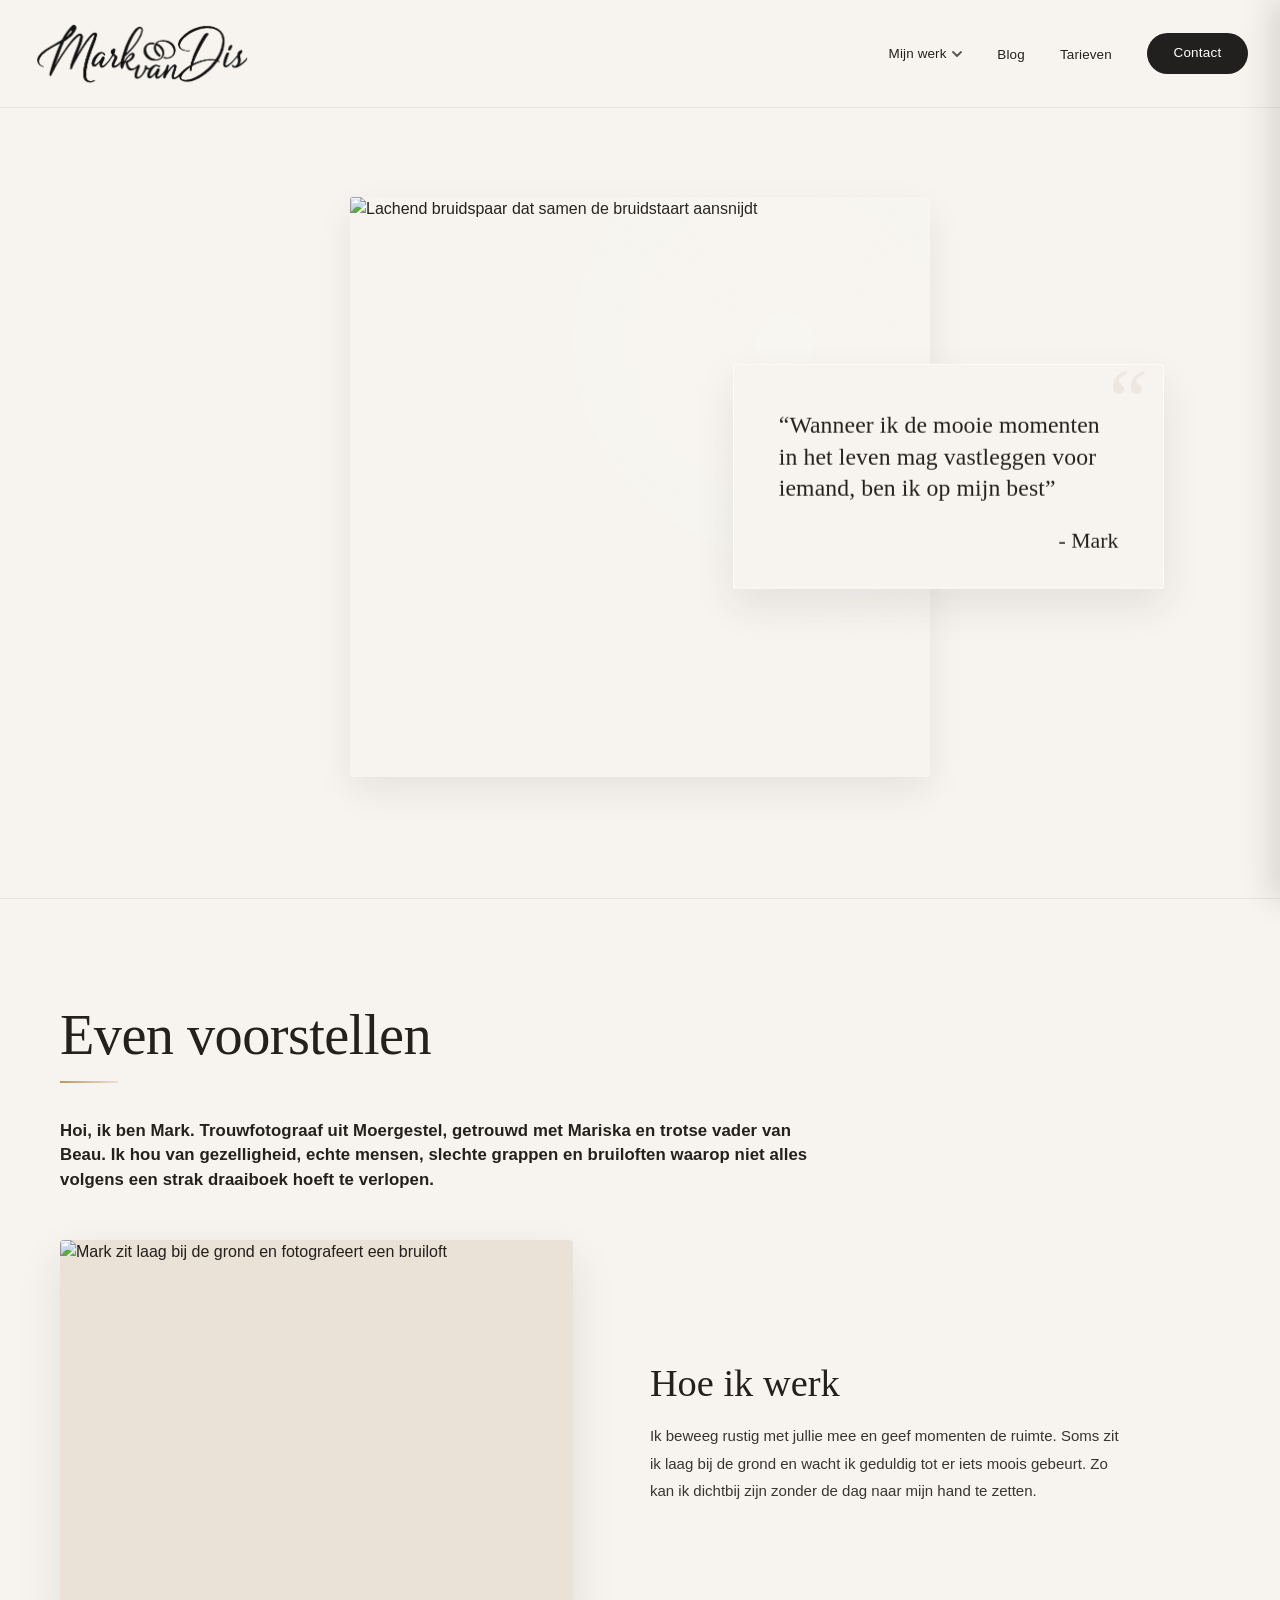
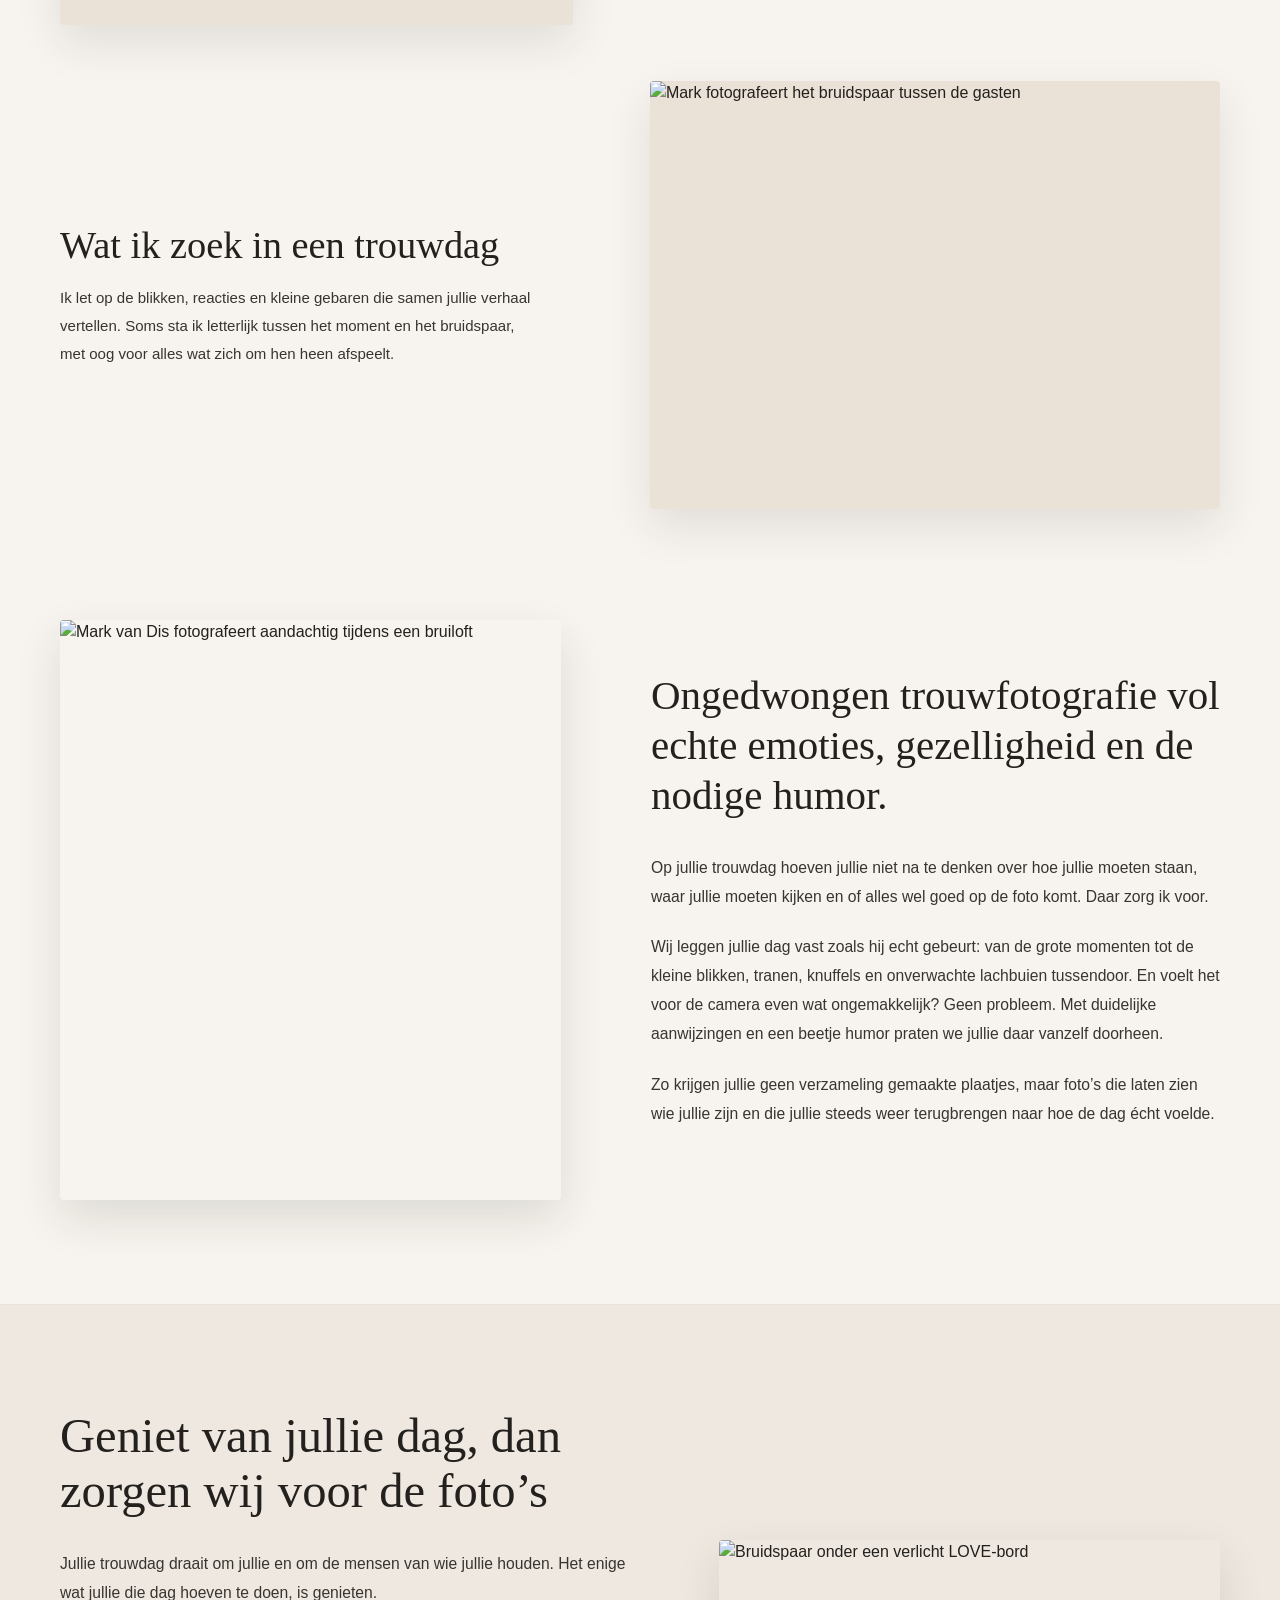
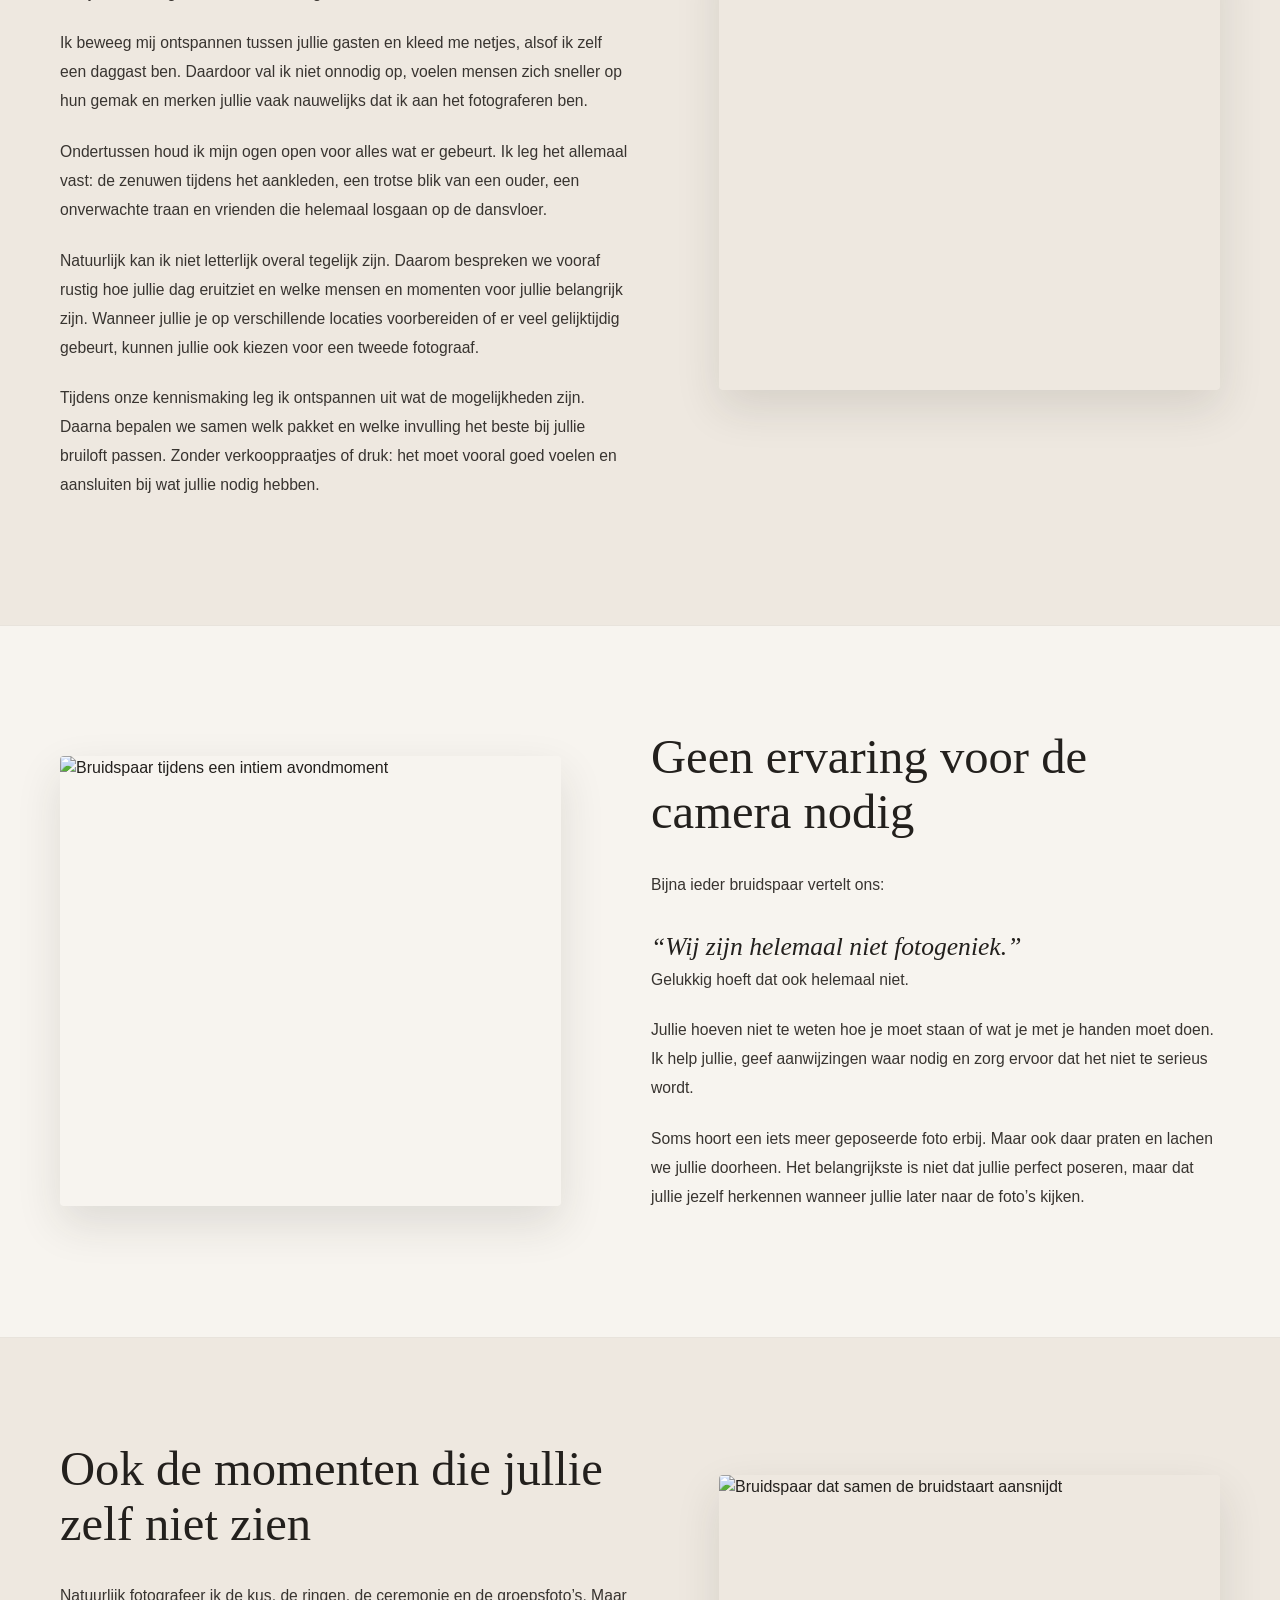
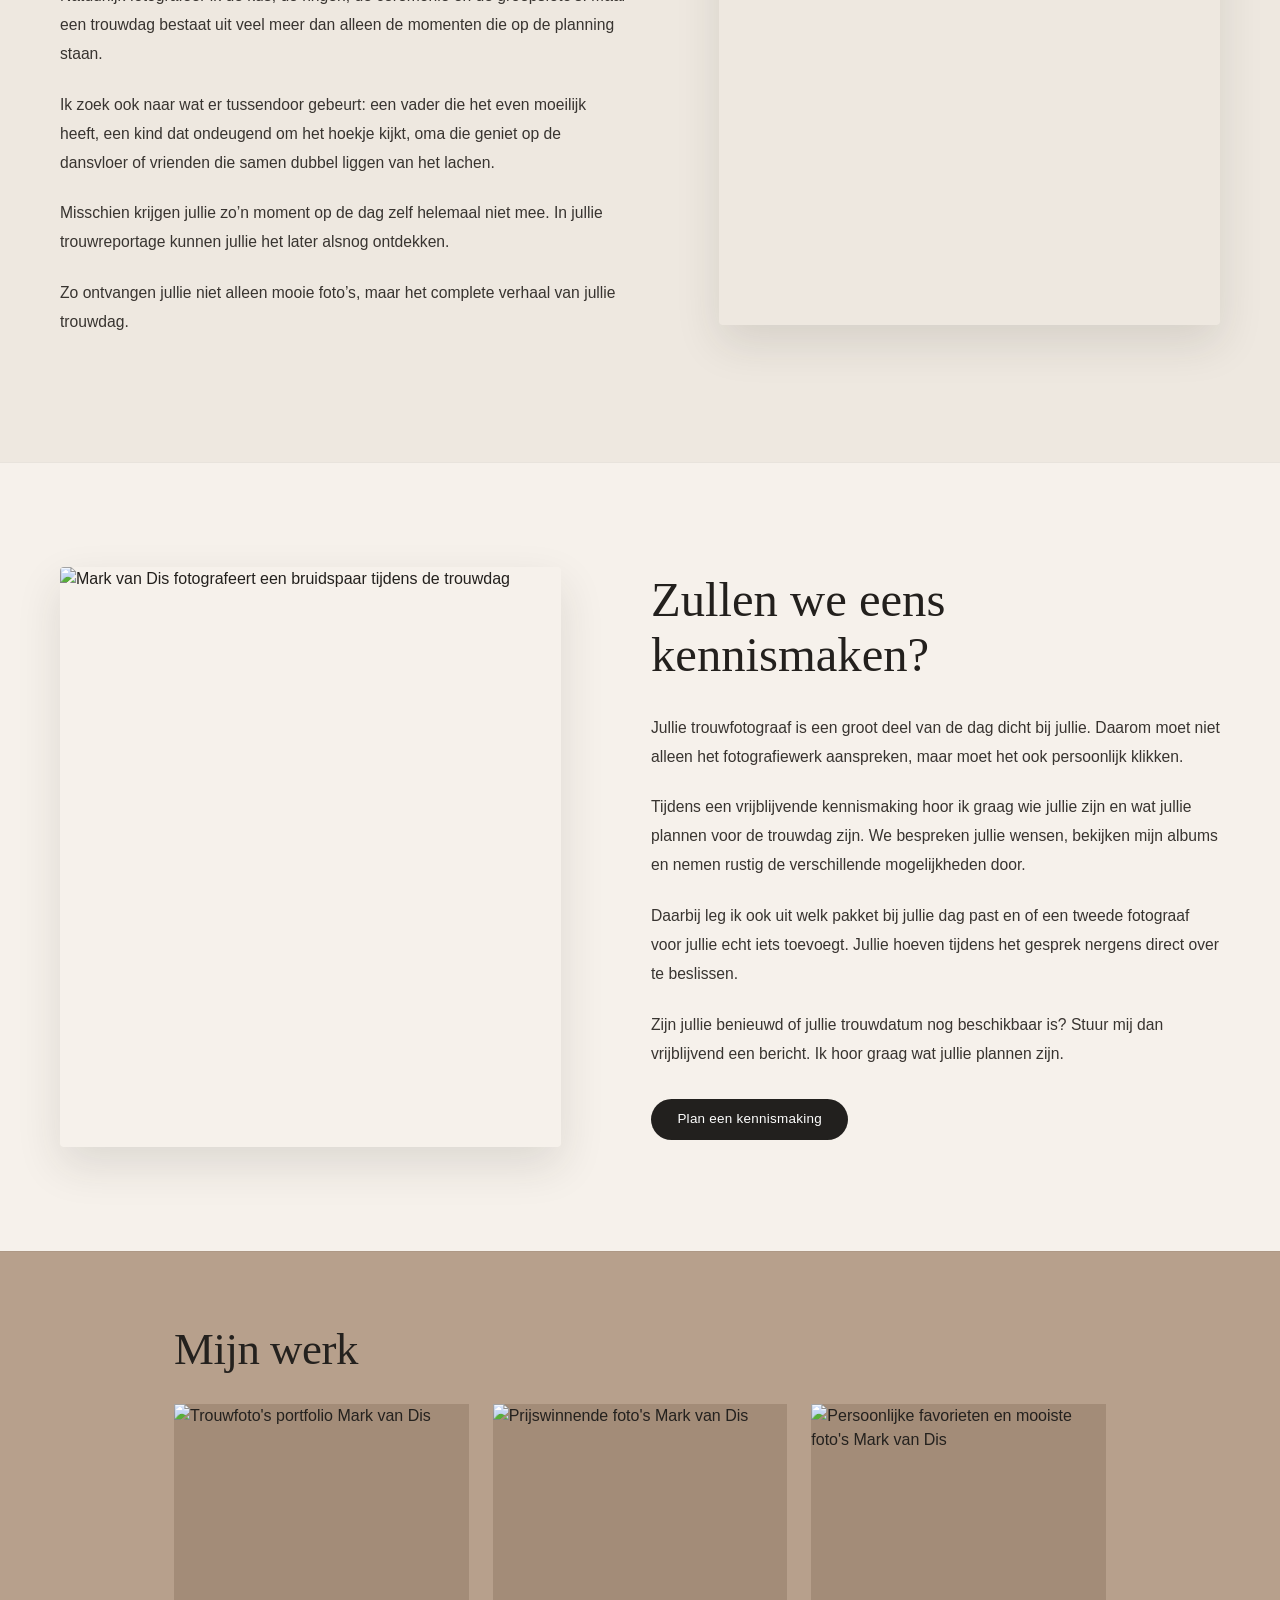
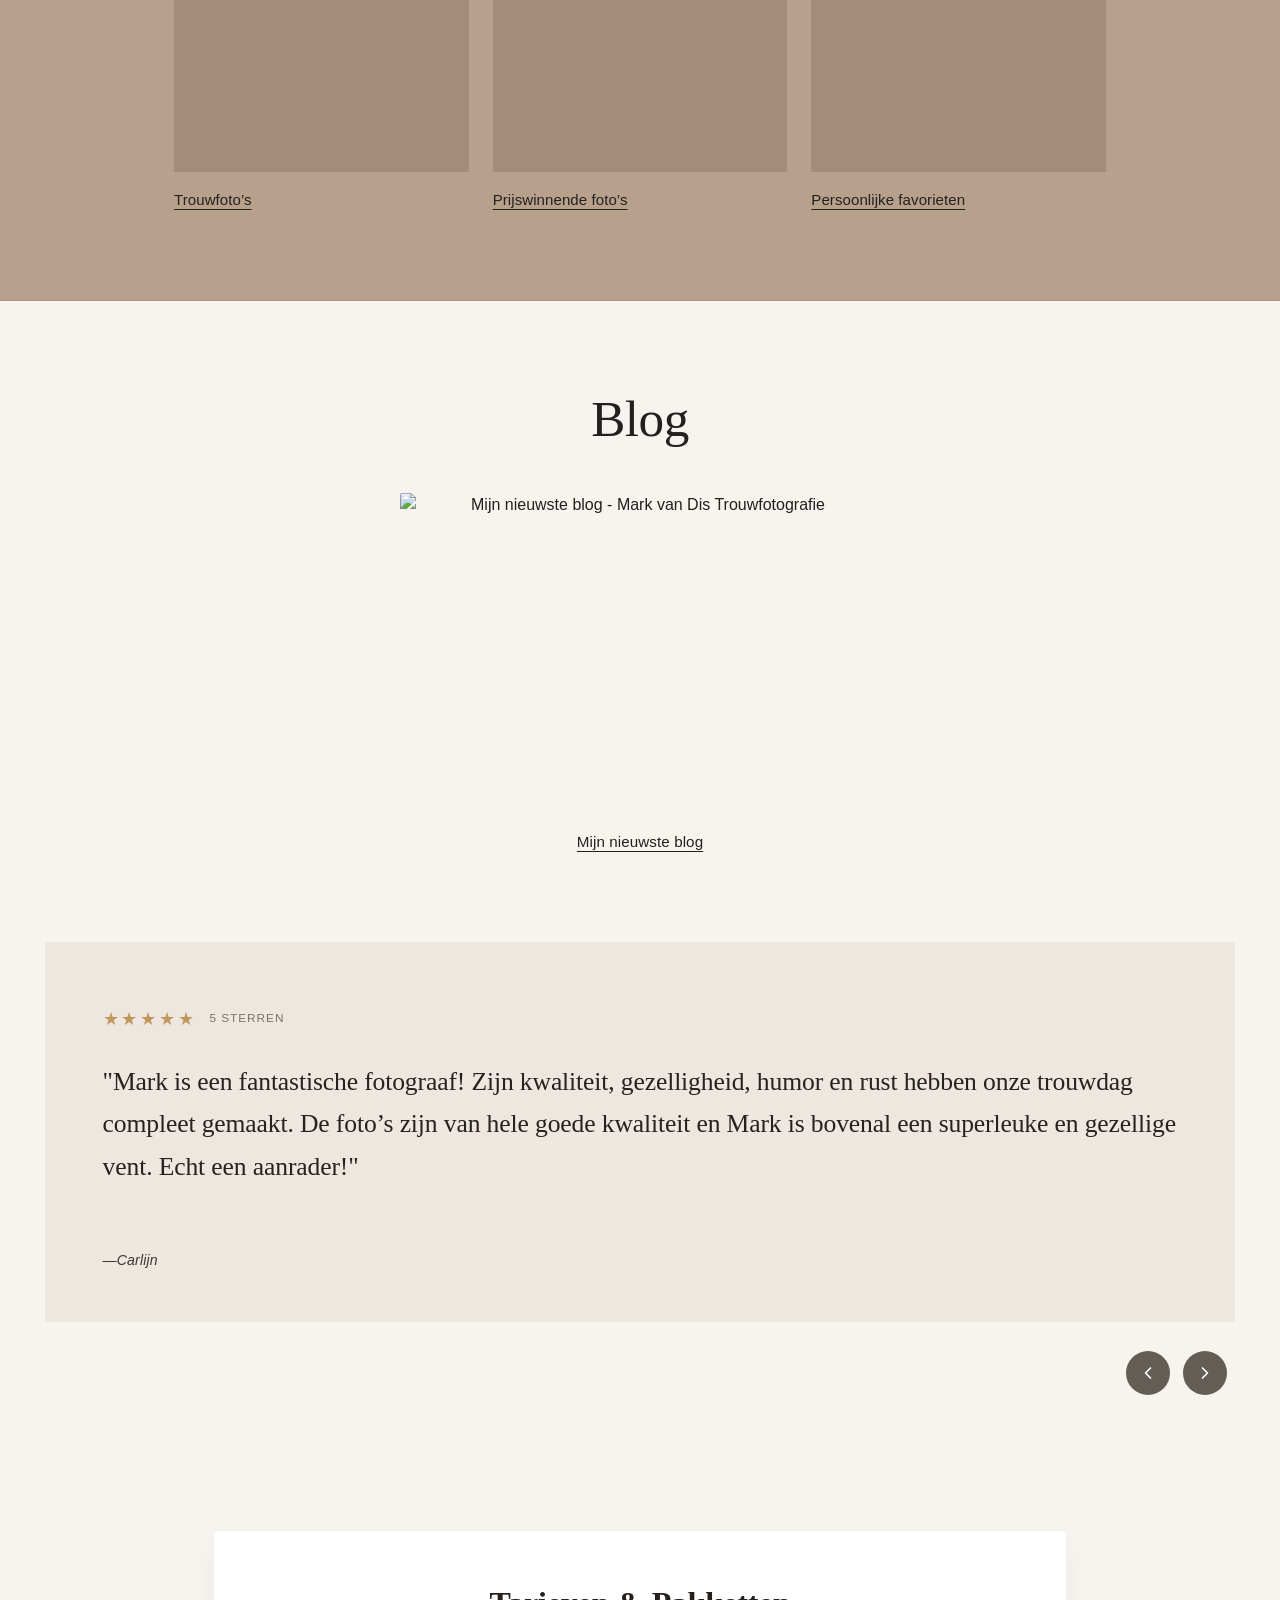
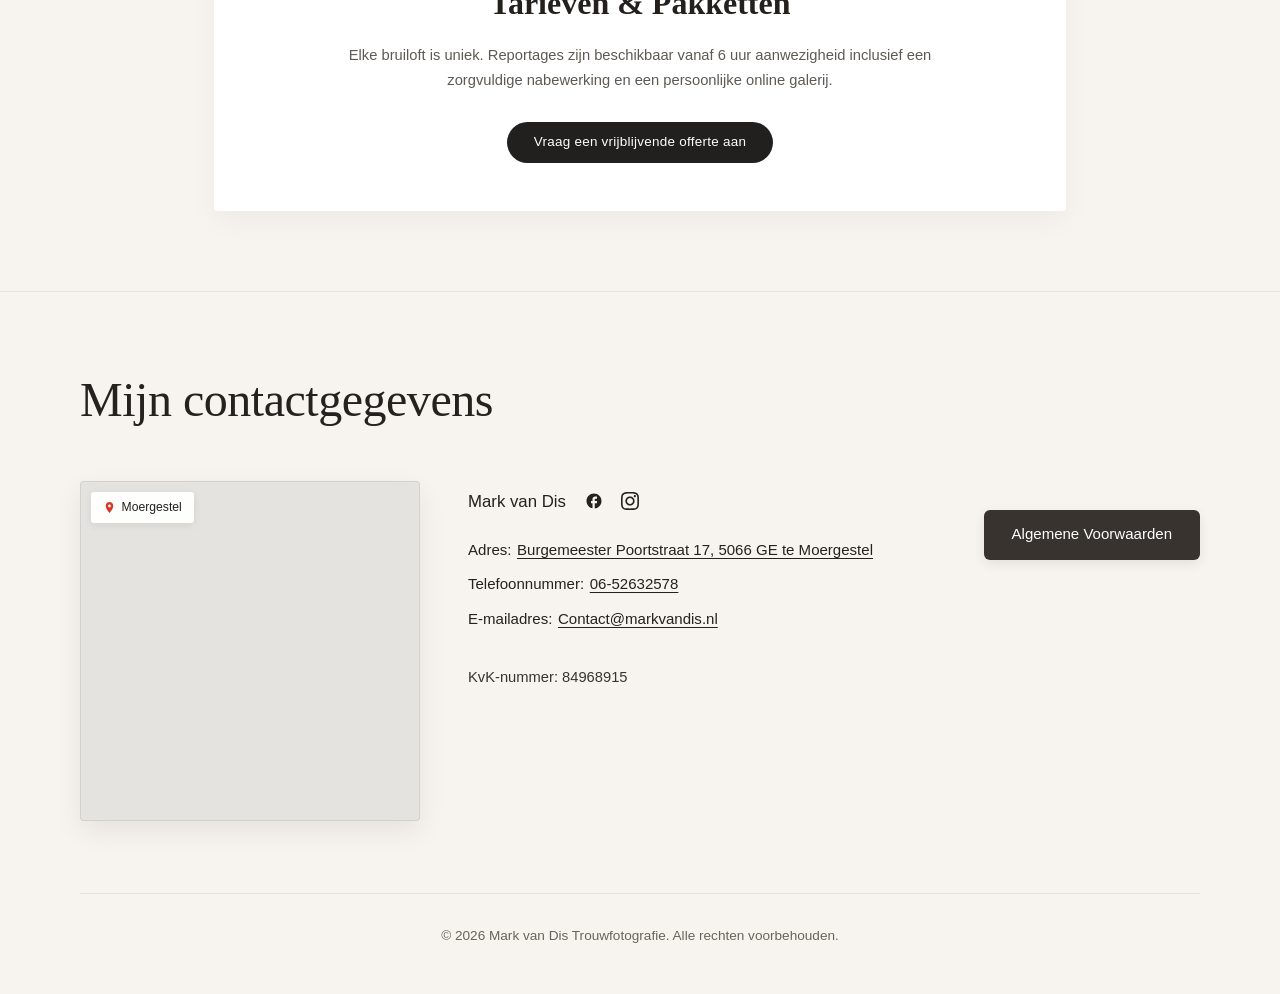
==== commit 0bdd88a4: "Vervang hoofdfoto door lachend bruidspaar bij bruidstaart" ====
--- a/index.html
+++ b/index.html
@@ -85,11 +85,11 @@
       <!-- Hero Sectie (conform screenshot met vloeiende interactieve animaties) -->
       <section class="hero-section" id="hero">
         <div class="hero-composition" id="heroComposition">
-          <!-- Bloemen / Vaas Foto met soft zoom reveal & 3D tilt -->
+          <!-- Hoofdfoto met soft zoom reveal & 3D tilt -->
           <div class="hero-photo-wrap" id="heroPhotoWrap">
             <img 
-              src="images/trouwfoto5.jpg" 
-              alt="Bruidspaar tijdens een gouden zonsondergang" 
+              src="images/persoonlijkefavorieten10.jpg"
+              alt="Lachend bruidspaar dat samen de bruidstaart aansnijdt"
               class="hero-photo"
               id="heroPhotoImg"
               width="580"
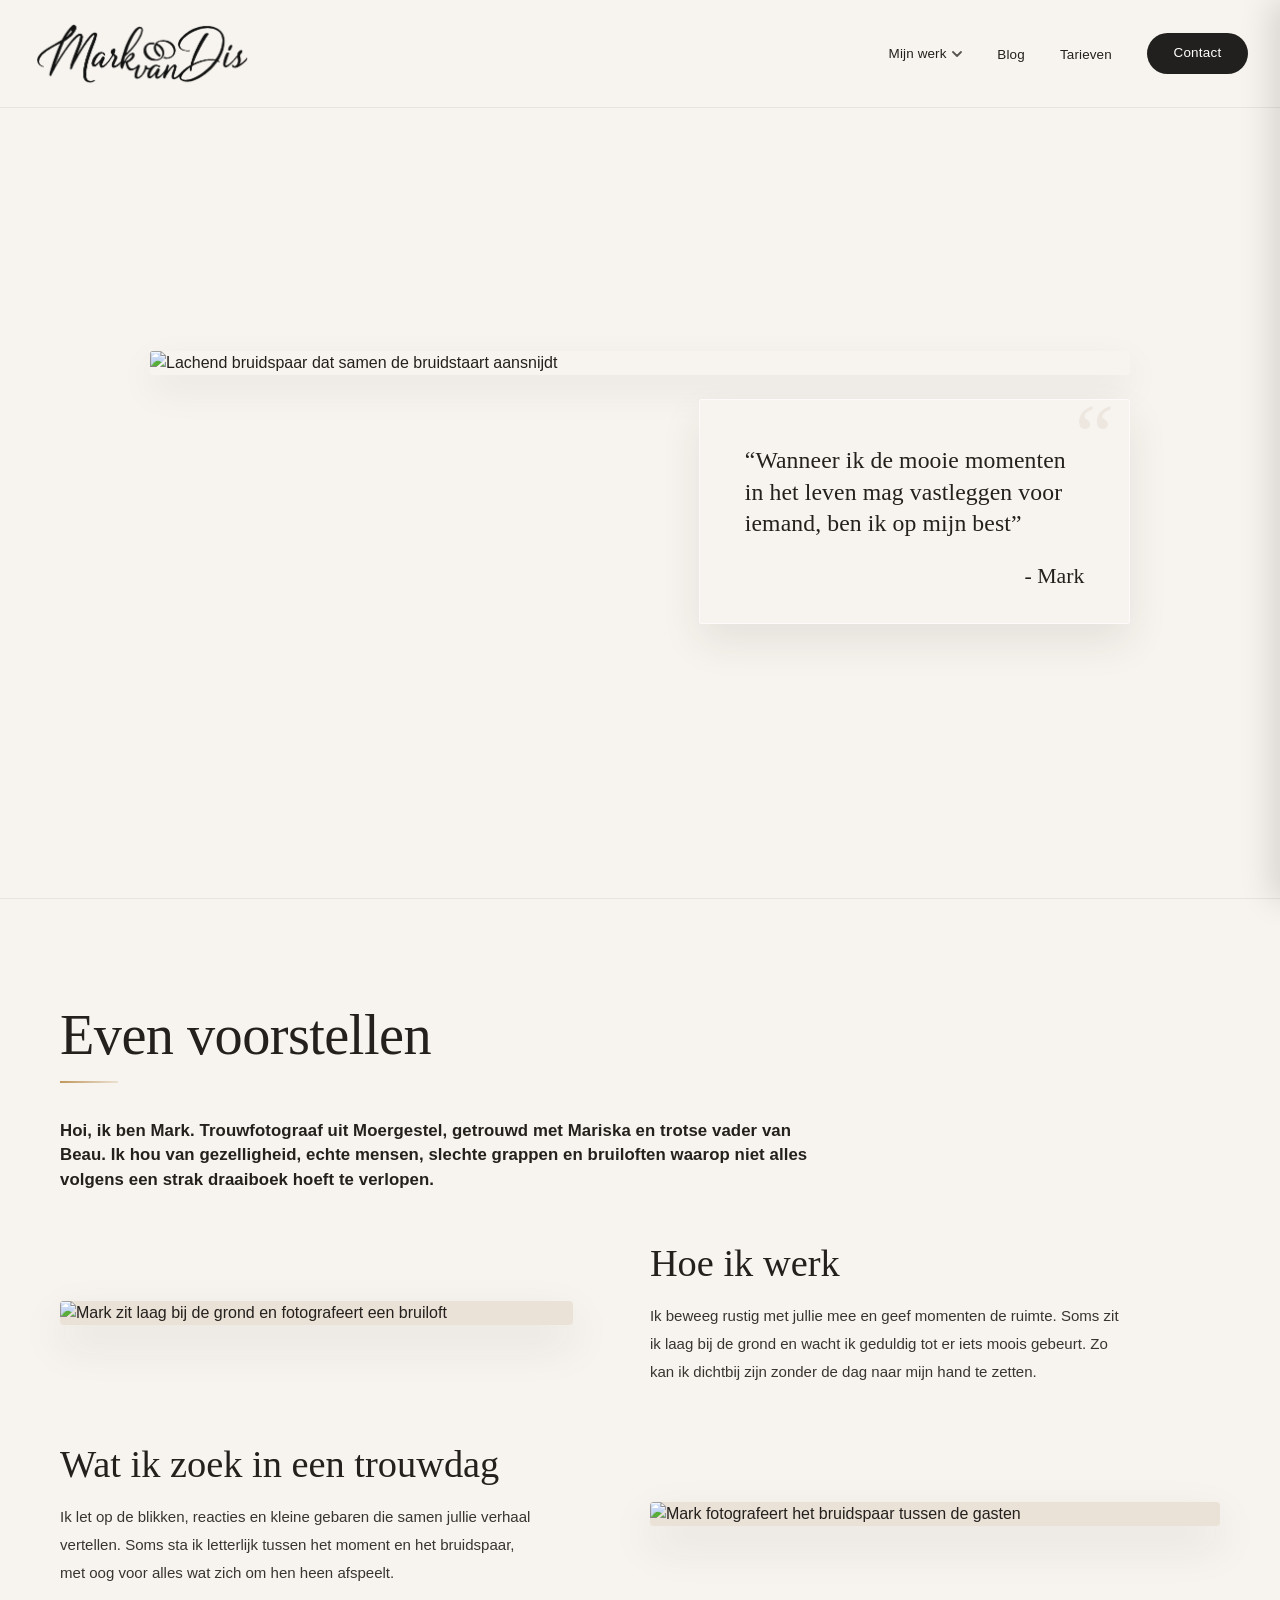
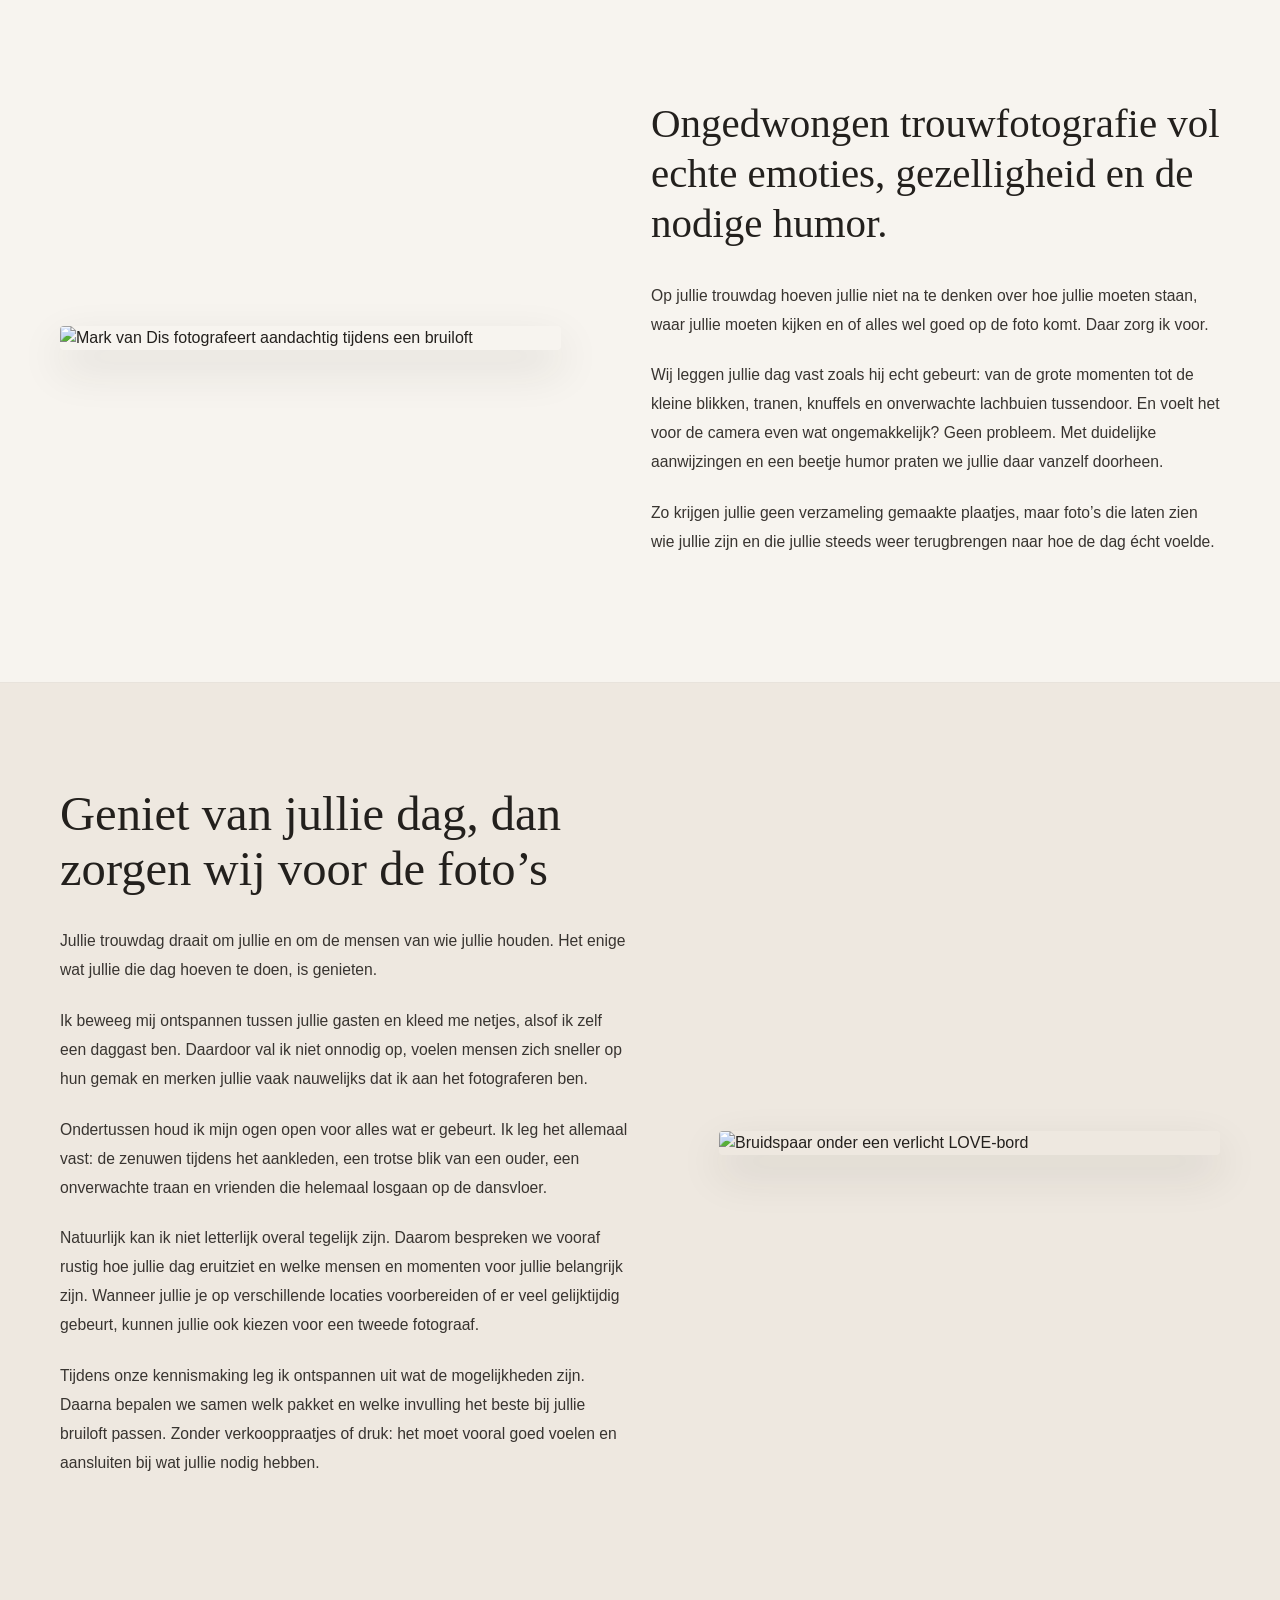
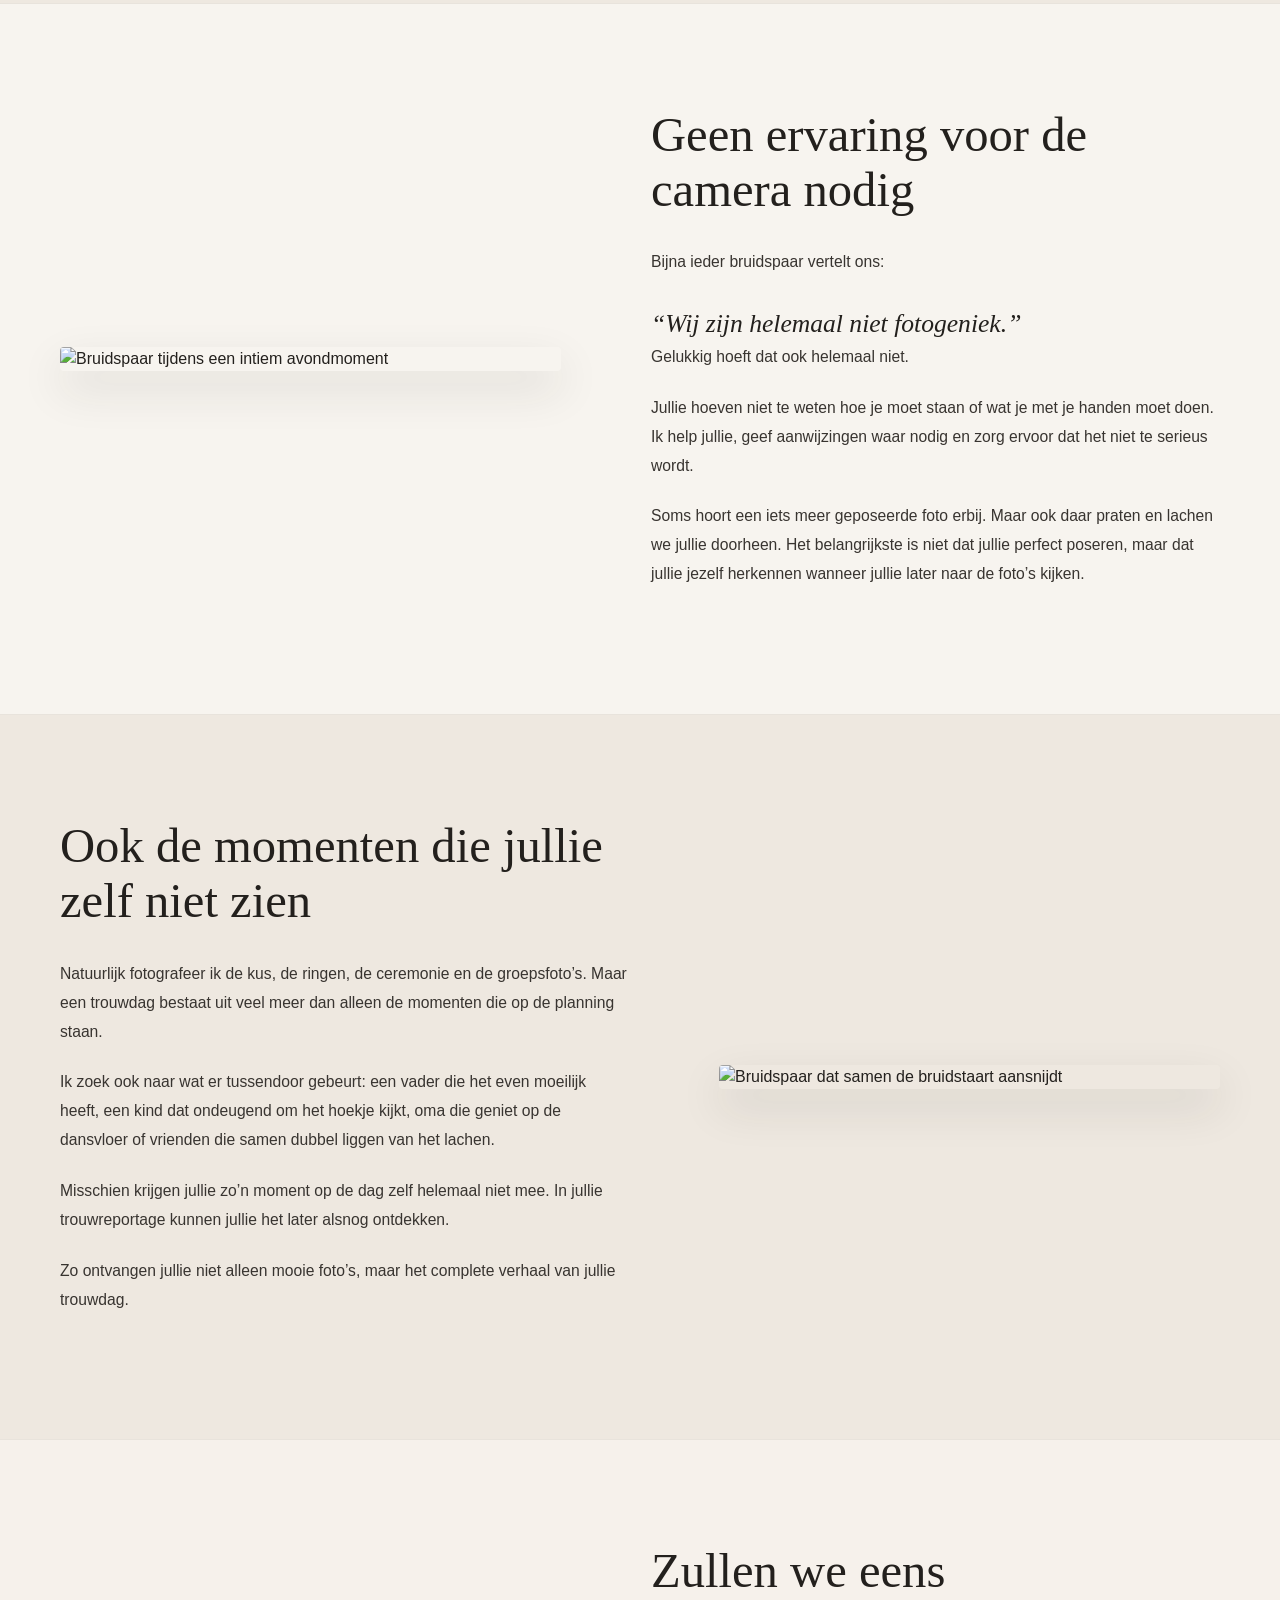
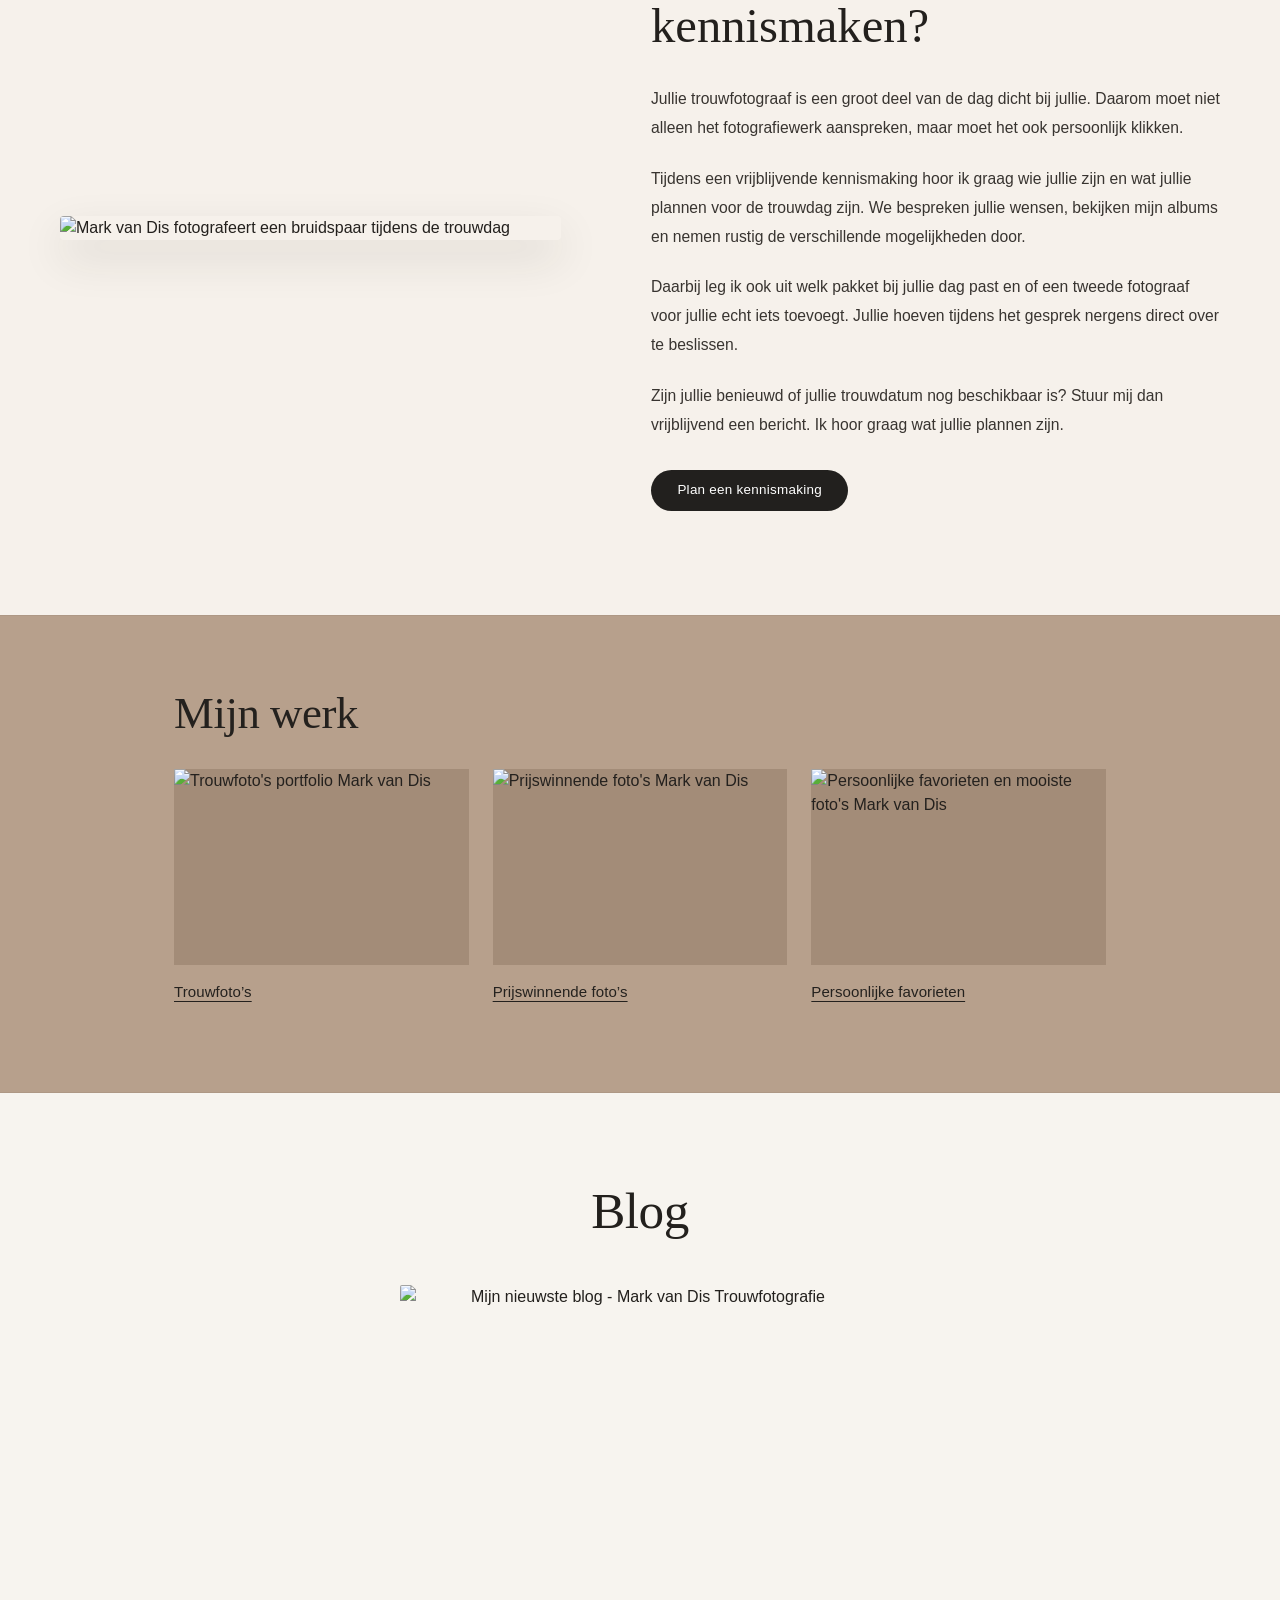
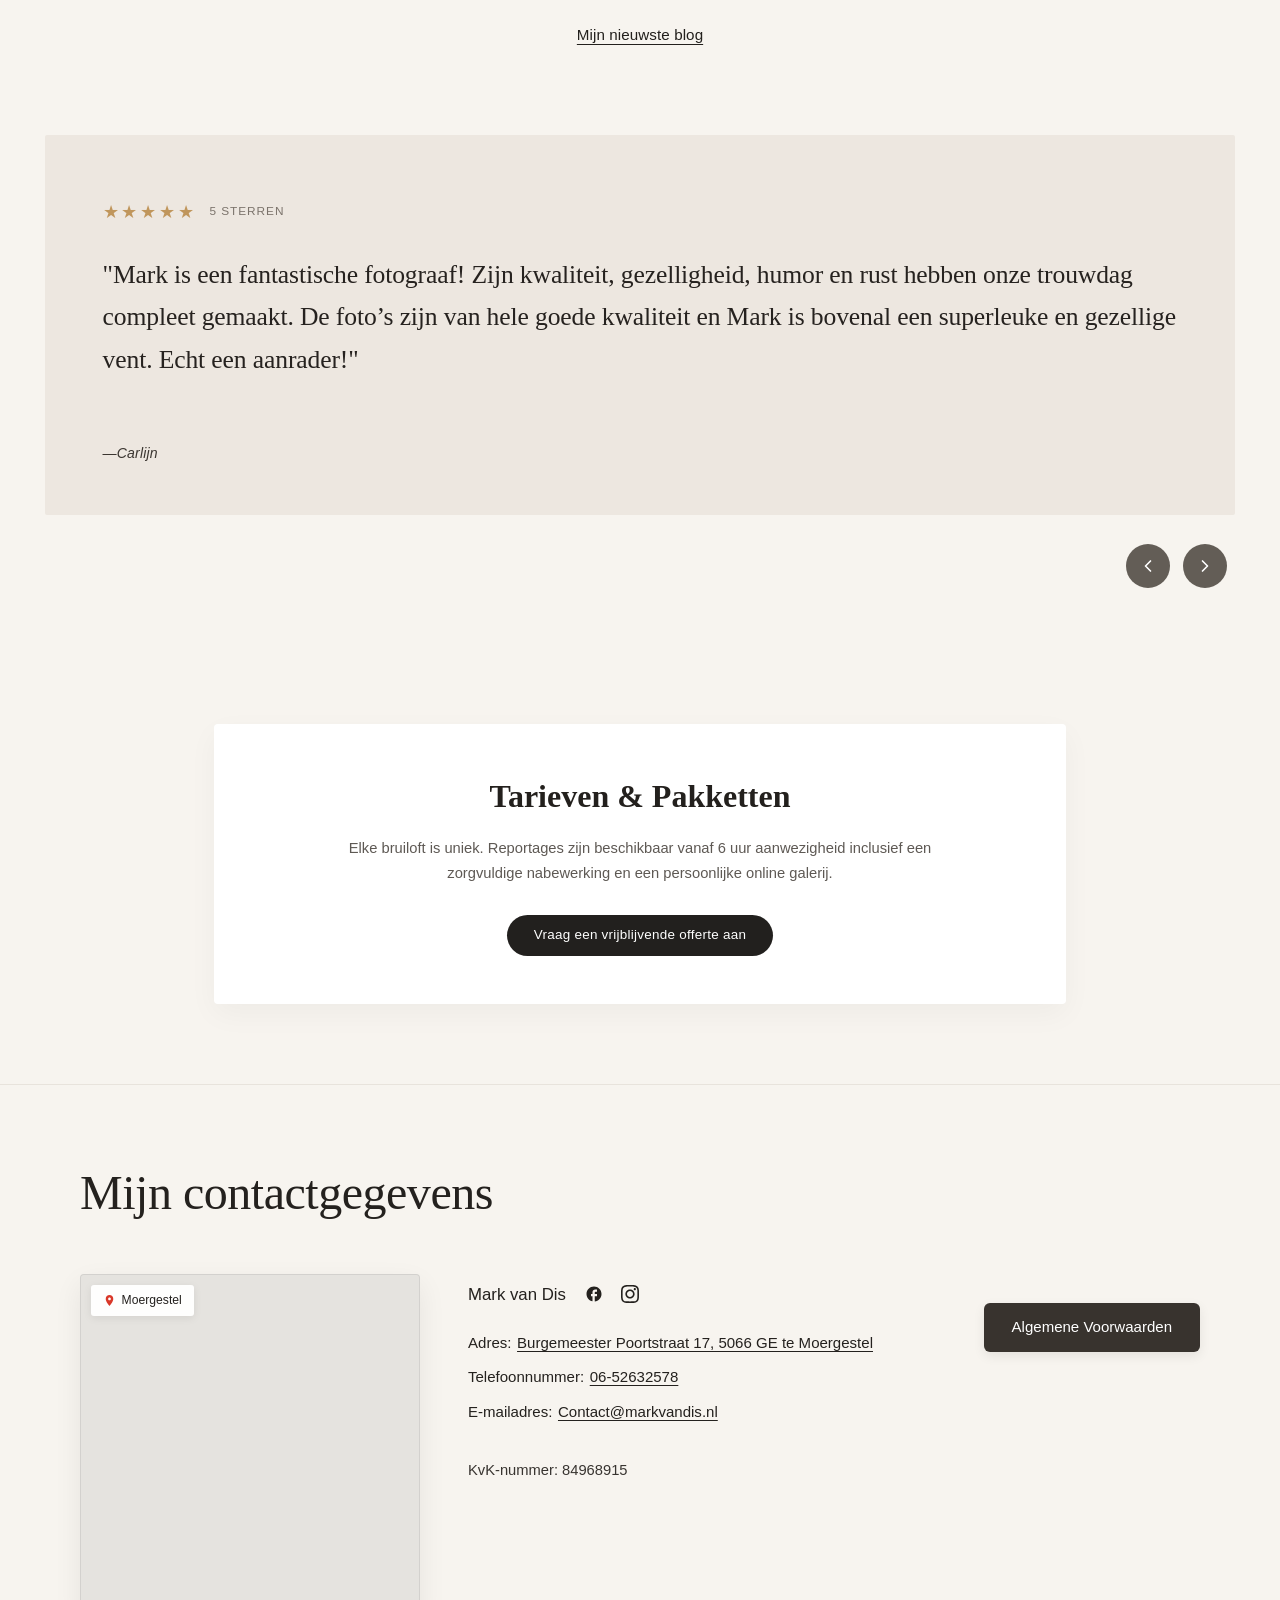
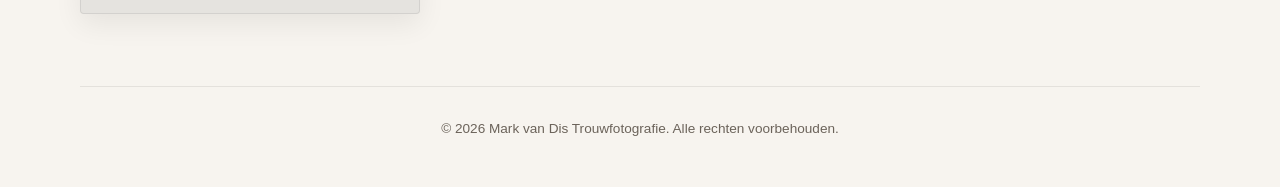
==== commit 98f18f61: "Toon foto's volledig in hun oorspronkelijke beeldverhouding" ====
--- a/index.html
+++ b/index.html
@@ -92,8 +92,8 @@
               alt="Lachend bruidspaar dat samen de bruidstaart aansnijdt"
               class="hero-photo"
               id="heroPhotoImg"
-              width="580"
-              height="580"
+              width="1600"
+              height="1067"
             />
             <div class="hero-photo-glow" aria-hidden="true"></div>
           </div>
@@ -235,8 +235,8 @@
                   src="images/trouwfoto8.jpg" 
                   alt="Trouwfoto's portfolio Mark van Dis" 
                   class="work-card__image"
-                  width="440"
-                  height="550"
+                  width="1600"
+                  height="1067"
                 />
               </a>
               <div class="work-card__caption">
@@ -251,8 +251,8 @@
                   src="images/prijswinnendefoto2.jpg" 
                   alt="Prijswinnende foto's Mark van Dis" 
                   class="work-card__image"
-                  width="440"
-                  height="550"
+                  width="1600"
+                  height="1066"
                 />
               </a>
               <div class="work-card__caption">
@@ -267,8 +267,8 @@
                   src="images/persoonlijkefavorieten4.jpg" 
                   alt="Persoonlijke favorieten en mooiste foto's Mark van Dis" 
                   class="work-card__image"
-                  width="440"
-                  height="550"
+                  width="1600"
+                  height="1067"
                 />
               </a>
               <div class="work-card__caption">
@@ -645,74 +645,6 @@
         // ==========================================
         // Vloeiende interactieve Hero & About animaties
         // ==========================================
-        const heroSection = document.getElementById('hero');
-        const heroComp = document.getElementById('heroComposition');
-        const quoteCard = document.getElementById('heroQuoteCard');
-        const photoWrap = document.getElementById('heroPhotoWrap');
-        const aboutSection = document.getElementById('even-voorstellen');
-
-        // Scroll Parallax met soepele animatie
-        let scrolled = 0;
-        let mouseX = 0;
-        let mouseY = 0;
-        let currentMouseX = 0;
-        let currentMouseY = 0;
-        let isHoveringHero = false;
-
-        window.addEventListener('scroll', () => {
-          scrolled = window.pageYOffset || document.documentElement.scrollTop;
-          if (window.innerWidth > 860 && heroSection) {
-            const heroHeight = heroSection.offsetHeight;
-            if (scrolled < heroHeight + 200) {
-              const movePhoto = scrolled * 0.05;
-              const moveQuote = scrolled * 0.08;
-              photoWrap.style.transform = isHoveringHero 
-                ? `perspective(1000px) rotateY(${currentMouseX * 5}deg) rotateX(${-currentMouseY * 5}deg) translateY(${movePhoto}px)`
-                : `translateY(${movePhoto}px)`;
-              quoteCard.style.transform = isHoveringHero
-                ? `perspective(1000px) rotateY(${currentMouseX * 8}deg) rotateX(${-currentMouseY * 8}deg) translateY(calc(-50% - ${moveQuote}px))`
-                : `translateY(calc(-50% - ${moveQuote}px))`;
-            }
-          }
-        }, { passive: true });
-
-        // Interactieve 3D Tilt op de Hero bij muisbeweging (desktop)
-        if (heroComp && window.innerWidth > 860) {
-          heroComp.addEventListener('mouseenter', () => {
-            isHoveringHero = true;
-          });
-
-          heroComp.addEventListener('mousemove', (e) => {
-            const rect = heroComp.getBoundingClientRect();
-            mouseX = (e.clientX - rect.left) / rect.width - 0.5;
-            mouseY = (e.clientY - rect.top) / rect.height - 0.5;
-          });
-
-          heroComp.addEventListener('mouseleave', () => {
-            isHoveringHero = false;
-            mouseX = 0;
-            mouseY = 0;
-            const movePhoto = scrolled * 0.05;
-            const moveQuote = scrolled * 0.08;
-            photoWrap.style.transform = `translateY(${movePhoto}px)`;
-            quoteCard.style.transform = `translateY(calc(-50% - ${moveQuote}px))`;
-          });
-
-          // Zachte lerp interpolatie voor natuurlijke beweging
-          function animateHeroTilt() {
-            if (isHoveringHero) {
-              currentMouseX += (mouseX - currentMouseX) * 0.08;
-              currentMouseY += (mouseY - currentMouseY) * 0.08;
-              const movePhoto = scrolled * 0.05;
-              const moveQuote = scrolled * 0.08;
-              photoWrap.style.transform = `perspective(1000px) rotateY(${currentMouseX * 6}deg) rotateX(${-currentMouseY * 6}deg) translateY(${movePhoto}px)`;
-              quoteCard.style.transform = `perspective(1000px) rotateY(${currentMouseX * 9}deg) rotateX(${-currentMouseY * 9}deg) translateY(calc(-50% - ${moveQuote}px))`;
-            }
-            requestAnimationFrame(animateHeroTilt);
-          }
-          animateHeroTilt();
-        }
-
         // IntersectionObserver voor overige inhoud & getrapte onthullingen
         const observer = new IntersectionObserver((entries) => {
           entries.forEach(entry => {
--- a/style.css
+++ b/style.css
@@ -660,15 +660,17 @@
   max-width: 980px;
   margin: 0 auto;
   display: flex;
+  flex-direction: column;
+  gap: 1.5rem;
   align-items: center;
   justify-content: center;
   perspective: 1200px;
 }
 
-/* Hero Floral Photo */
+/* Hoofdfoto in de oorspronkelijke beeldverhouding */
 .hero-photo-wrap {
   width: 100%;
-  max-width: 580px;
+  max-width: 100%;
   position: relative;
   border-radius: 3px;
   overflow: hidden;
@@ -687,16 +689,17 @@
   width: 100%;
   height: auto;
   display: block;
-  object-fit: cover;
-  aspect-ratio: 1 / 1;
+  object-fit: contain;
+  aspect-ratio: auto;
   transition: transform 0.9s cubic-bezier(0.16, 1, 0.3, 1);
 }
 
 .hero-photo-wrap:hover .hero-photo {
-  transform: scale(1.03);
+  transform: none;
 }
 
 .hero-photo-glow {
+  display: none;
   position: absolute;
   inset: 0;
   background: radial-gradient(circle at 75% 25%, rgba(255, 255, 255, 0.18) 0%, transparent 65%);
@@ -704,12 +707,14 @@
   mix-blend-mode: soft-light;
 }
 
-/* Quote Card Overlay met hoogwaardige zweefanimatie */
+/* Quote onder de foto, zodat de volledige compositie zichtbaar blijft */
 .hero-quote-card {
-  position: absolute;
-  top: 48%;
-  right: -3.5%;
-  transform: translateY(-50%);
+  position: relative;
+  top: auto;
+  right: auto;
+  transform: none !important;
+  align-self: flex-end;
+  margin: 0;
   width: 44%;
   min-width: 360px;
   max-width: 440px;
@@ -720,7 +725,7 @@
   padding: 2.8rem 2.8rem 2.2rem 2.8rem;
   border-radius: 3px;
   box-shadow: 0 18px 42px rgba(42, 39, 36, 0.09);
-  animation: heroCardEntrance 1.35s cubic-bezier(0.16, 1, 0.3, 1) 0.3s both, heroCardFloat 8s ease-in-out 1.7s infinite alternate;
+  animation: photoFadeIn 0.8s ease both;
   transition: transform 0.5s cubic-bezier(0.16, 1, 0.3, 1), box-shadow 0.5s ease;
   will-change: transform;
   overflow: hidden;
@@ -847,7 +852,7 @@
   }
   
   .hero-photo-wrap {
-    max-width: 500px;
+    max-width: 100%;
   }
   
   .hero-quote-card {
@@ -891,7 +896,7 @@
     width: calc(100% - 1.5rem);
     min-width: 0;
     max-width: none;
-    margin: -3rem 0 0 auto;
+    margin: 0;
     padding: 2rem 1.75rem 1.5rem;
     animation: photoFadeIn 0.8s ease 0.2s both;
   }
@@ -1015,14 +1020,14 @@
   border-radius: 4px;
   background: var(--quote-bg);
   box-shadow: 0 18px 45px rgba(42, 39, 36, 0.1);
-  aspect-ratio: 4 / 3;
+  aspect-ratio: auto;
 }
 
 .about-story__media img {
   display: block;
   width: 100%;
-  height: 100%;
-  object-fit: cover;
+  height: auto;
+  object-fit: contain;
 }
 
 .about-story__title {
@@ -1129,7 +1134,7 @@
   }
 
   .about-story--reverse .about-story__media { order: initial; }
-  .about-story__media { aspect-ratio: 16 / 10; }
+  .about-story__media { aspect-ratio: auto; }
 }
 
 /* ========================================================================== 
@@ -1202,22 +1207,22 @@
   overflow: hidden;
   border-radius: 4px;
   box-shadow: 0 18px 45px rgba(42, 39, 36, 0.12);
-  min-height: 450px;
+  min-height: 0;
 }
 
 .story-media img {
   width: 100%;
-  height: 100%;
-  min-height: 450px;
-  object-fit: cover;
+  height: auto;
+  min-height: 0;
+  object-fit: contain;
   display: block;
   transition: transform 0.8s cubic-bezier(0.16, 1, 0.3, 1);
 }
 
-.story-media:hover img { transform: scale(1.03); }
-
-.story-media--portrait { min-height: 580px; }
-.story-media--portrait img { min-height: 580px; }
+.story-media:hover img { transform: none; }
+
+.story-media--portrait { min-height: 0; }
+.story-media--portrait img { min-height: 0; }
 
 .story-section .btn-contact {
   margin-top: 0.6rem;
@@ -1234,7 +1239,7 @@
   .story-media,
   .story-media img,
   .story-media--portrait,
-  .story-media--portrait img { min-height: 380px; }
+  .story-media--portrait img { min-height: 0; }
 }
 
 /* ==========================================================================
@@ -1286,7 +1291,7 @@
 
 .work-card__thumb-wrap {
   width: 100%;
-  aspect-ratio: 4 / 5;
+  aspect-ratio: auto;
   overflow: hidden;
   background-color: #a38c78;
   display: block;
@@ -1294,14 +1299,14 @@
 
 .work-card__image {
   width: 100%;
-  height: 100%;
-  object-fit: cover;
+  height: auto;
+  object-fit: contain;
   display: block;
   transition: transform 0.6s var(--transition-smooth);
 }
 
 .work-card:hover .work-card__image {
-  transform: scale(1.03);
+  transform: none;
 }
 
 /* Tekst / link onder de foto (exact conform screenshot) */
@@ -1474,7 +1479,7 @@
   overflow: hidden;
   background: #2b2723;
   cursor: pointer;
-  aspect-ratio: 4 / 5;
+  aspect-ratio: auto;
   box-shadow: 0 10px 24px rgba(0, 0, 0, 0.25);
   transition: transform var(--transition-smooth), box-shadow var(--transition-smooth);
   animation: galleryItemIn 0.5s var(--transition-smooth) both;
@@ -1491,14 +1496,14 @@
 
 .gallery-item__img {
   width: 100%;
-  height: 100%;
-  object-fit: cover;
+  height: auto;
+  object-fit: contain;
   display: block;
   transition: transform 0.7s var(--transition-smooth);
 }
 
 .gallery-item:hover .gallery-item__img {
-  transform: scale(1.06);
+  transform: none;
 }
 
 .gallery-item__overlay {
@@ -1769,8 +1774,9 @@
 /* Subpagina Galerij Grid */
 .subpage-gallery-grid {
   display: grid;
-  grid-template-columns: repeat(auto-fill, minmax(320px, 1fr));
+  grid-template-columns: repeat(auto-fill, minmax(min(100%, 360px), 1fr));
   gap: 2.2rem;
+  align-items: start;
 }
 
 .subpage-card {
@@ -1790,14 +1796,15 @@
 
 .subpage-card__img {
   width: 100%;
-  aspect-ratio: 4 / 5;
-  object-fit: cover;
+  height: auto;
+  aspect-ratio: auto;
+  object-fit: contain;
   display: block;
   transition: transform 0.7s var(--transition-smooth);
 }
 
 .subpage-gallery-grid--awards .subpage-card__img {
-  aspect-ratio: 3 / 2;
+  aspect-ratio: auto;
   object-fit: contain;
   background: #171615;
 }
@@ -1807,7 +1814,7 @@
 }
 
 .subpage-card:hover .subpage-card__img {
-  transform: scale(1.04);
+  transform: none;
 }
 
 .subpage-card__info,
@@ -1843,7 +1850,7 @@
 
 .overview-img-wrap {
   width: 100%;
-  aspect-ratio: 4 / 3;
+  aspect-ratio: auto;
   overflow: hidden;
   border-radius: 3px;
   box-shadow: 0 16px 36px rgba(0, 0, 0, 0.08);
@@ -1851,14 +1858,15 @@
 }
 
 .overview-img-wrap img {
-  width: 100%;
-  height: 100%;
-  object-fit: cover;
+  display: block;
+  width: 100%;
+  height: auto;
+  object-fit: contain;
   transition: transform 0.7s var(--transition-smooth);
 }
 
 .overview-img-wrap:hover img {
-  transform: scale(1.04);
+  transform: none;
 }
 
 .overview-text-content h3 {
@@ -1939,15 +1947,15 @@
 .blog-section__img {
   width: 100%;
   height: auto;
-  max-height: 380px;
-  object-fit: cover;
+  max-height: none;
+  object-fit: contain;
   display: block;
   border-radius: 2px;
   transition: transform 0.6s var(--transition-smooth);
 }
 
 .blog-section__media:hover .blog-section__img {
-  transform: scale(1.02);
+  transform: none;
 }
 
 .blog-section__link {
